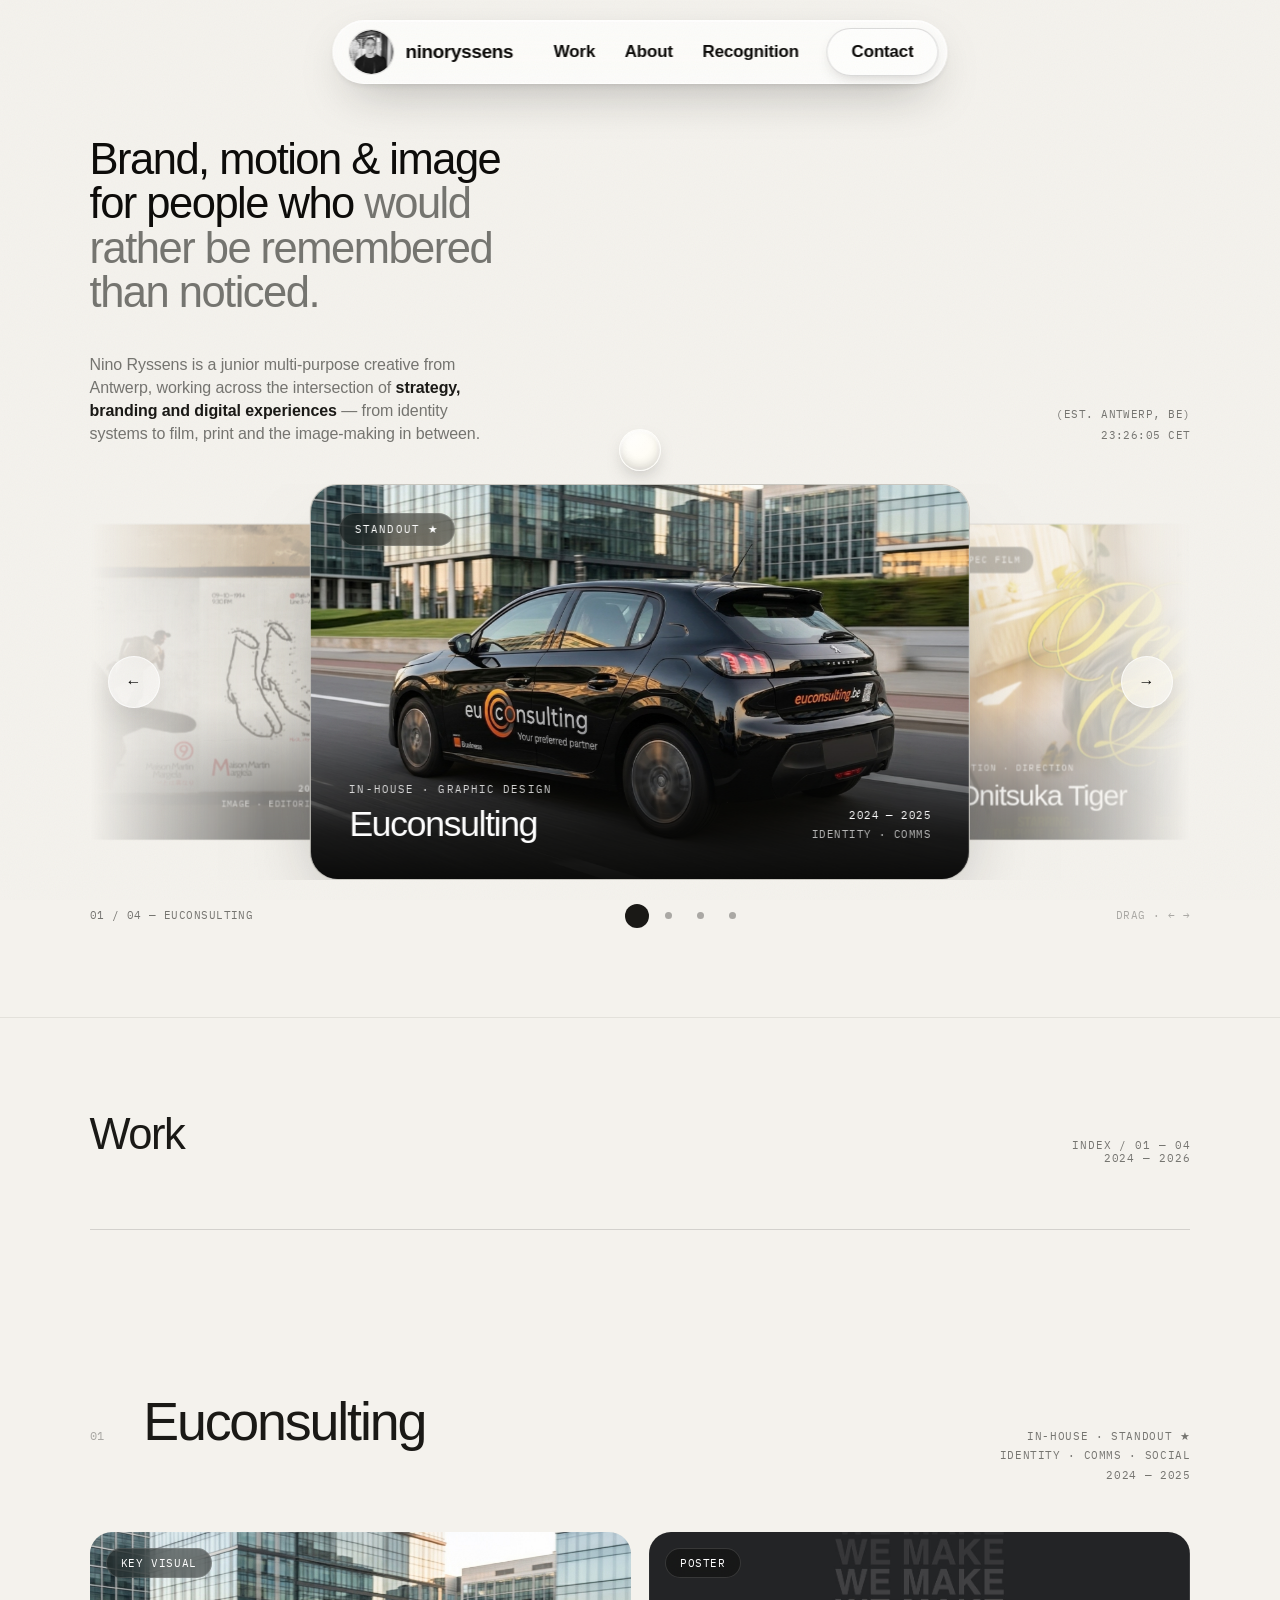
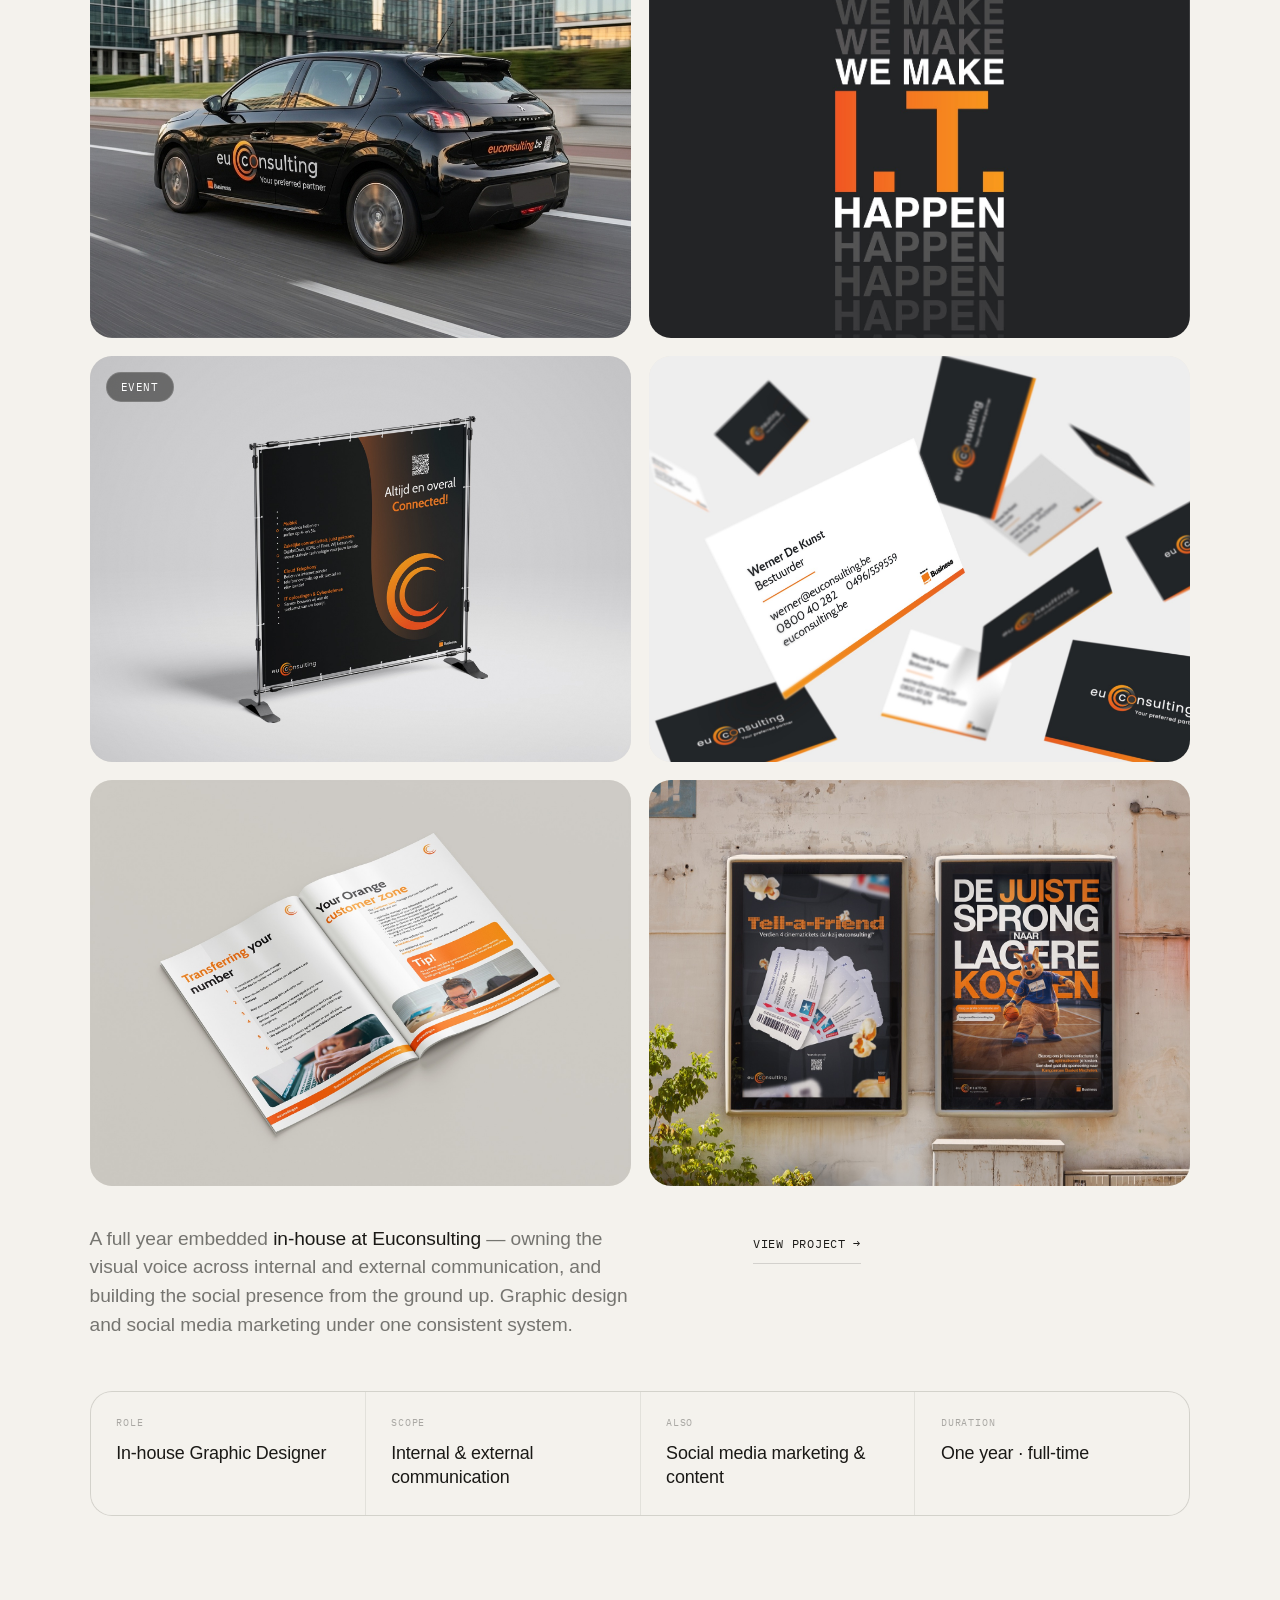
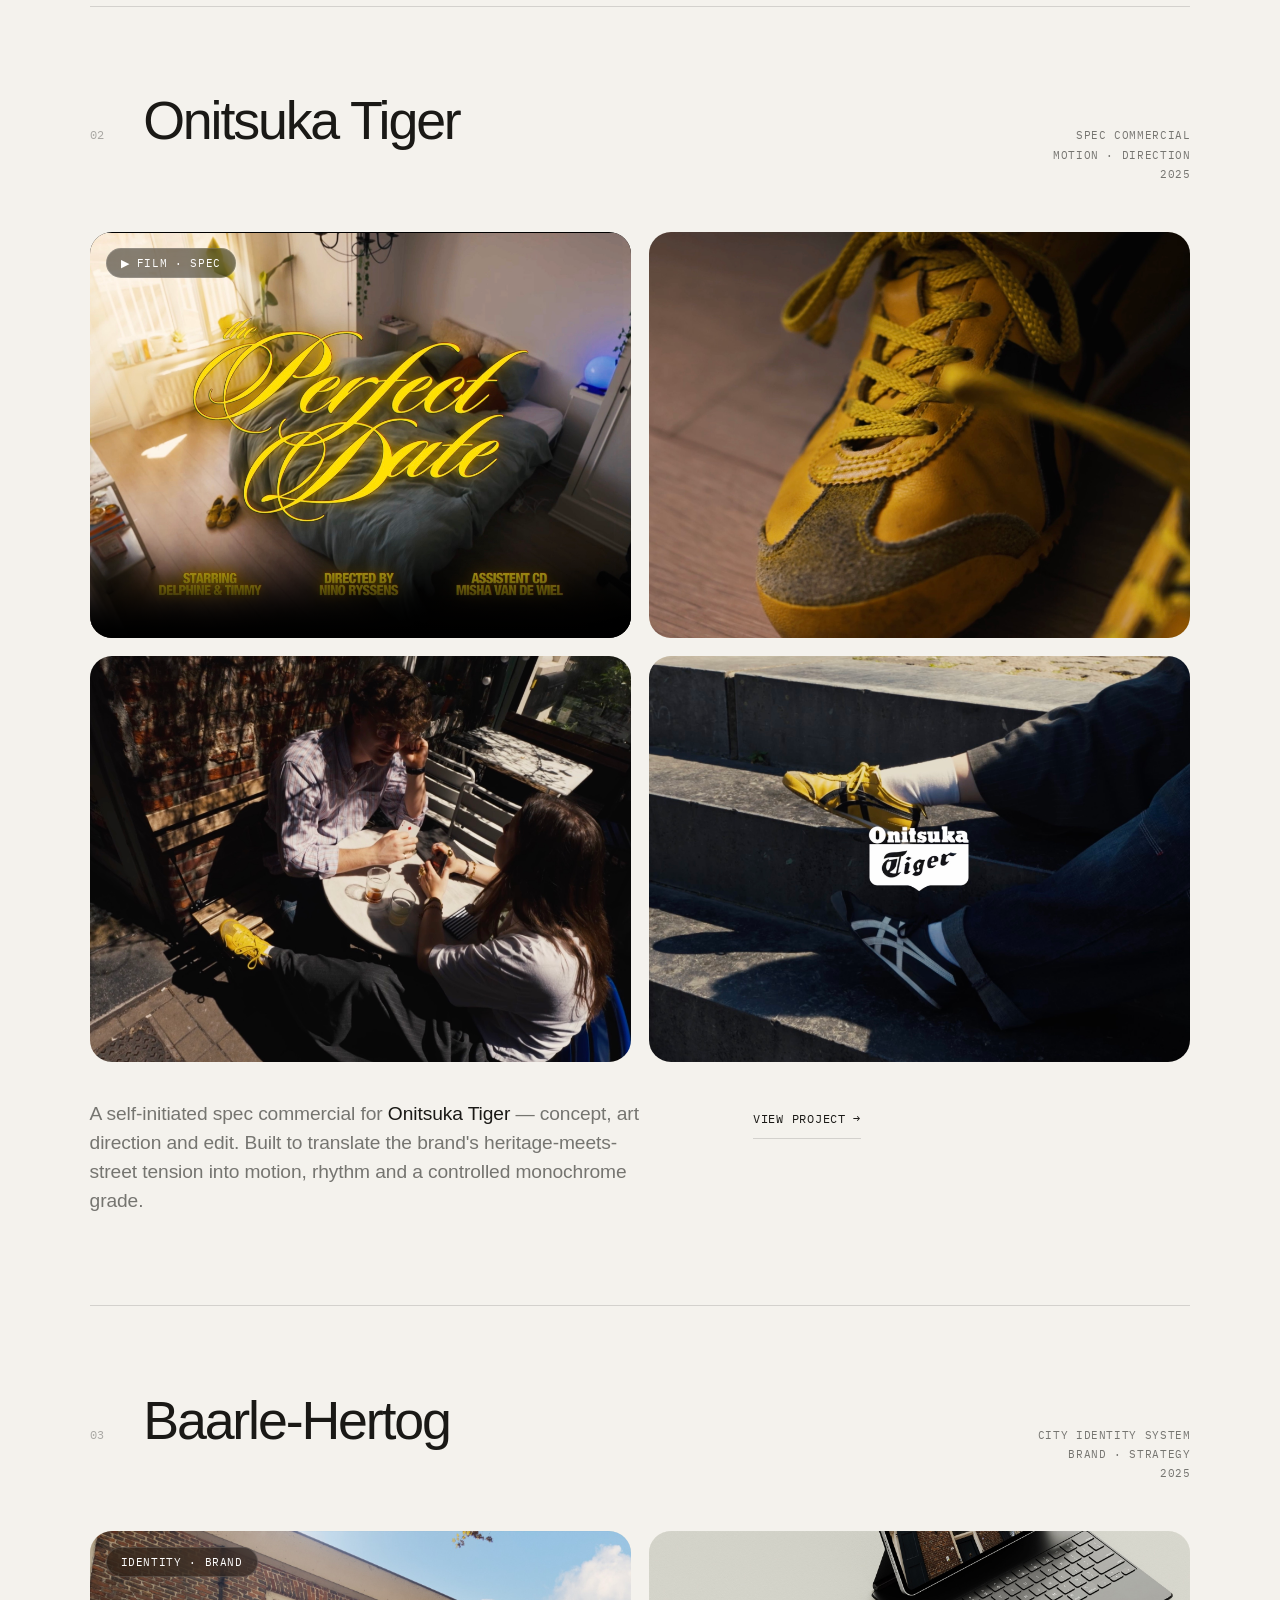
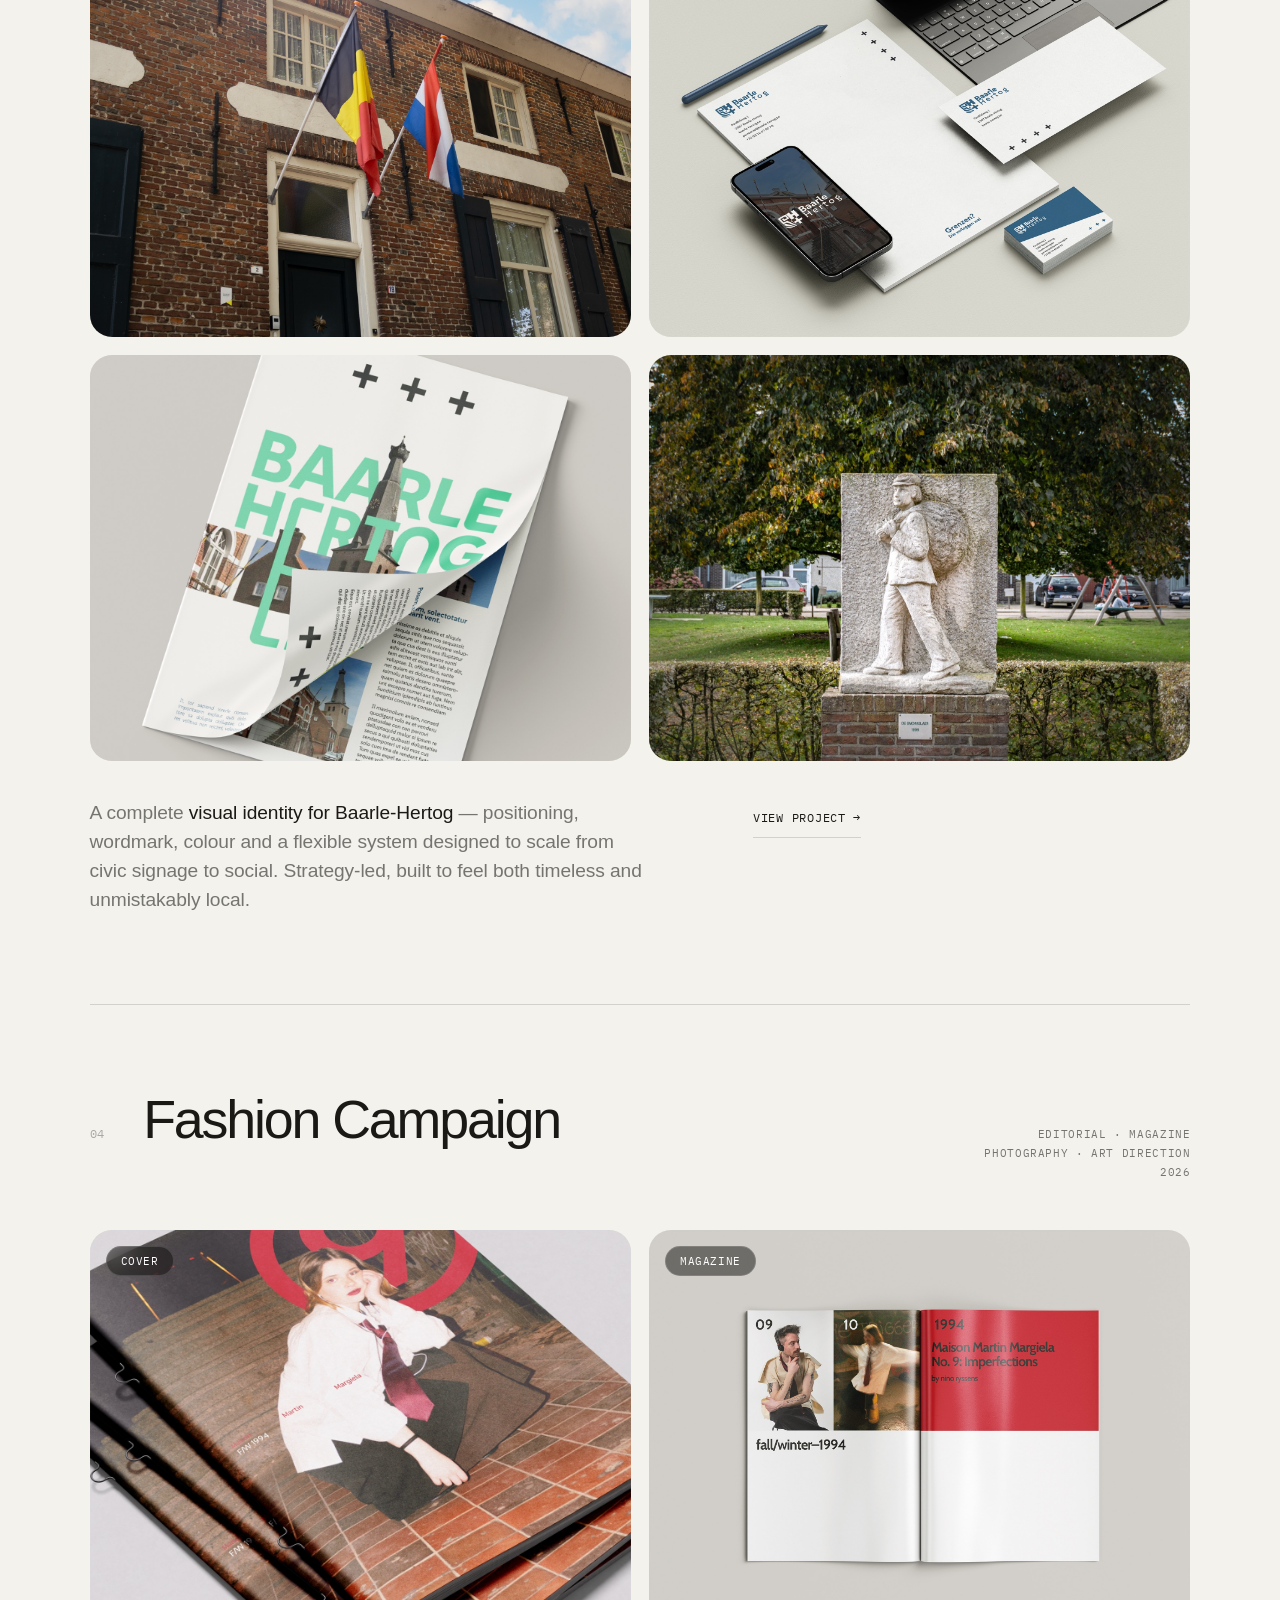
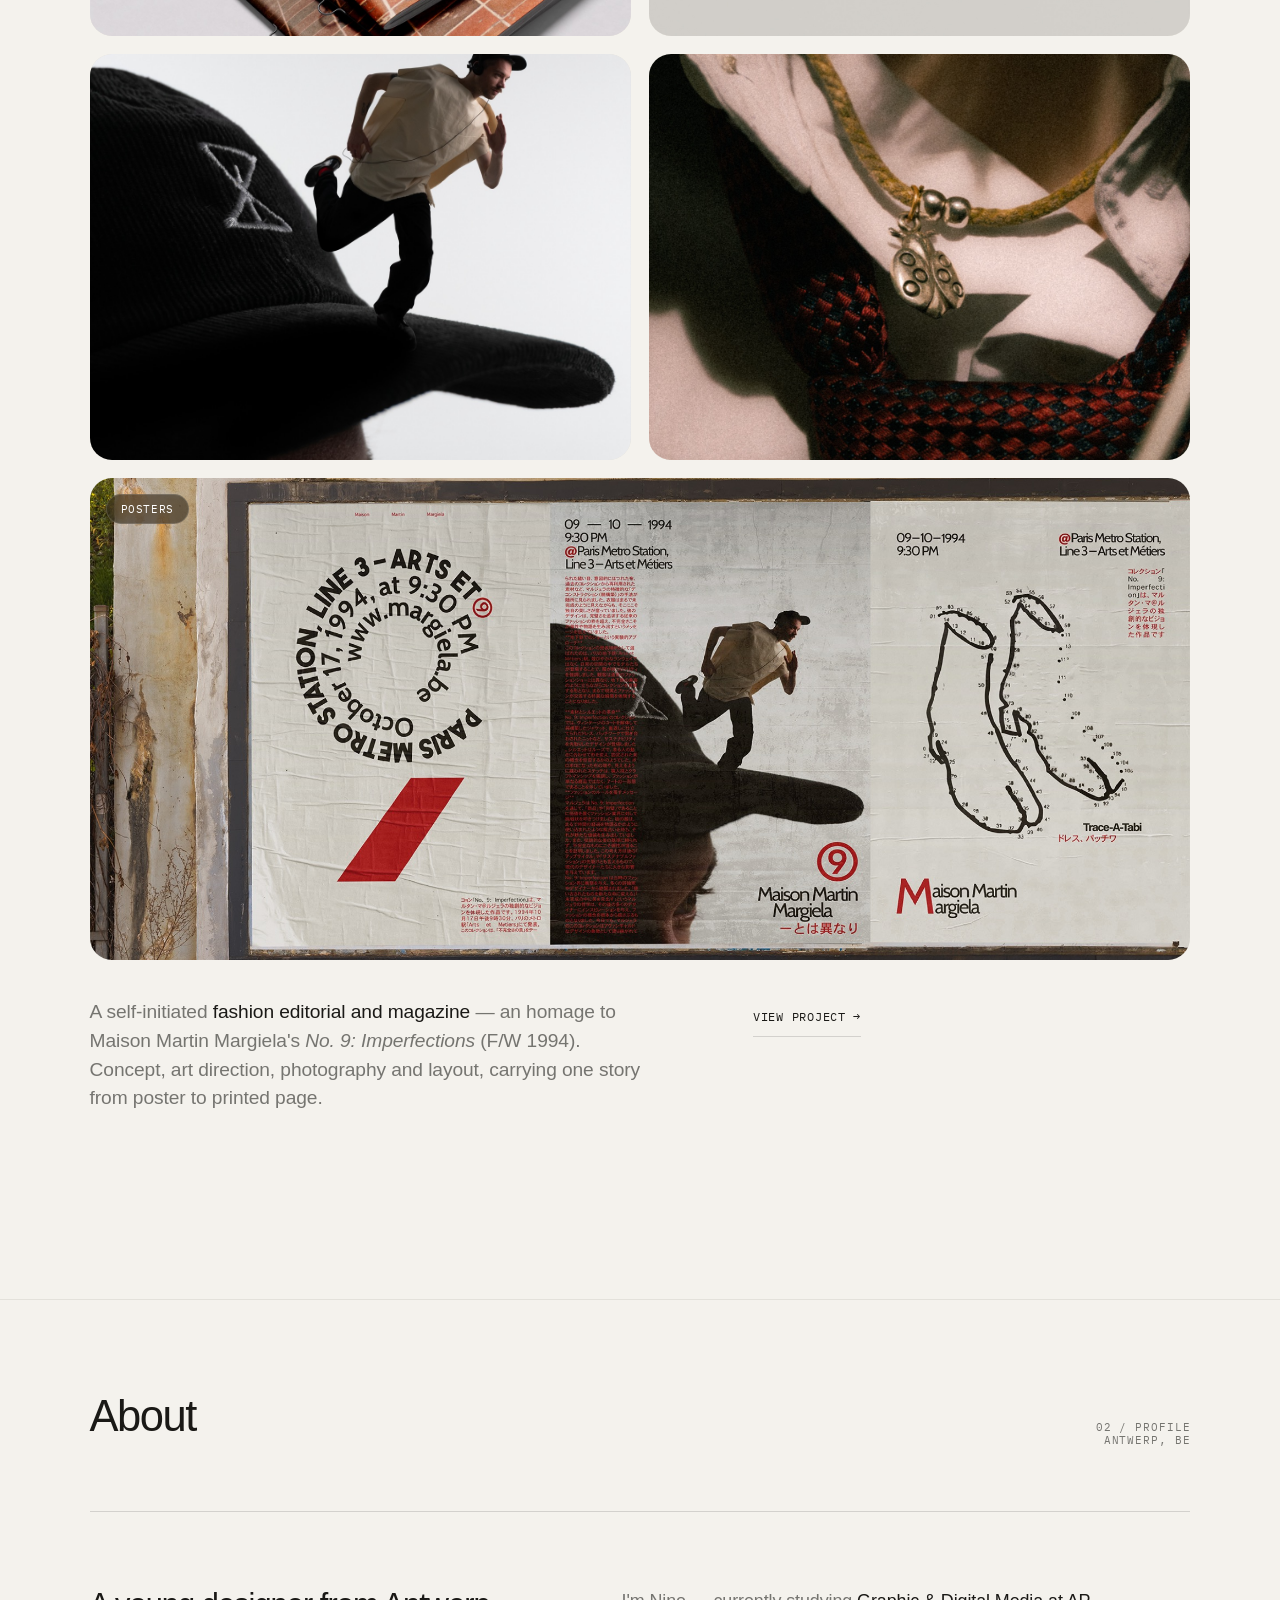
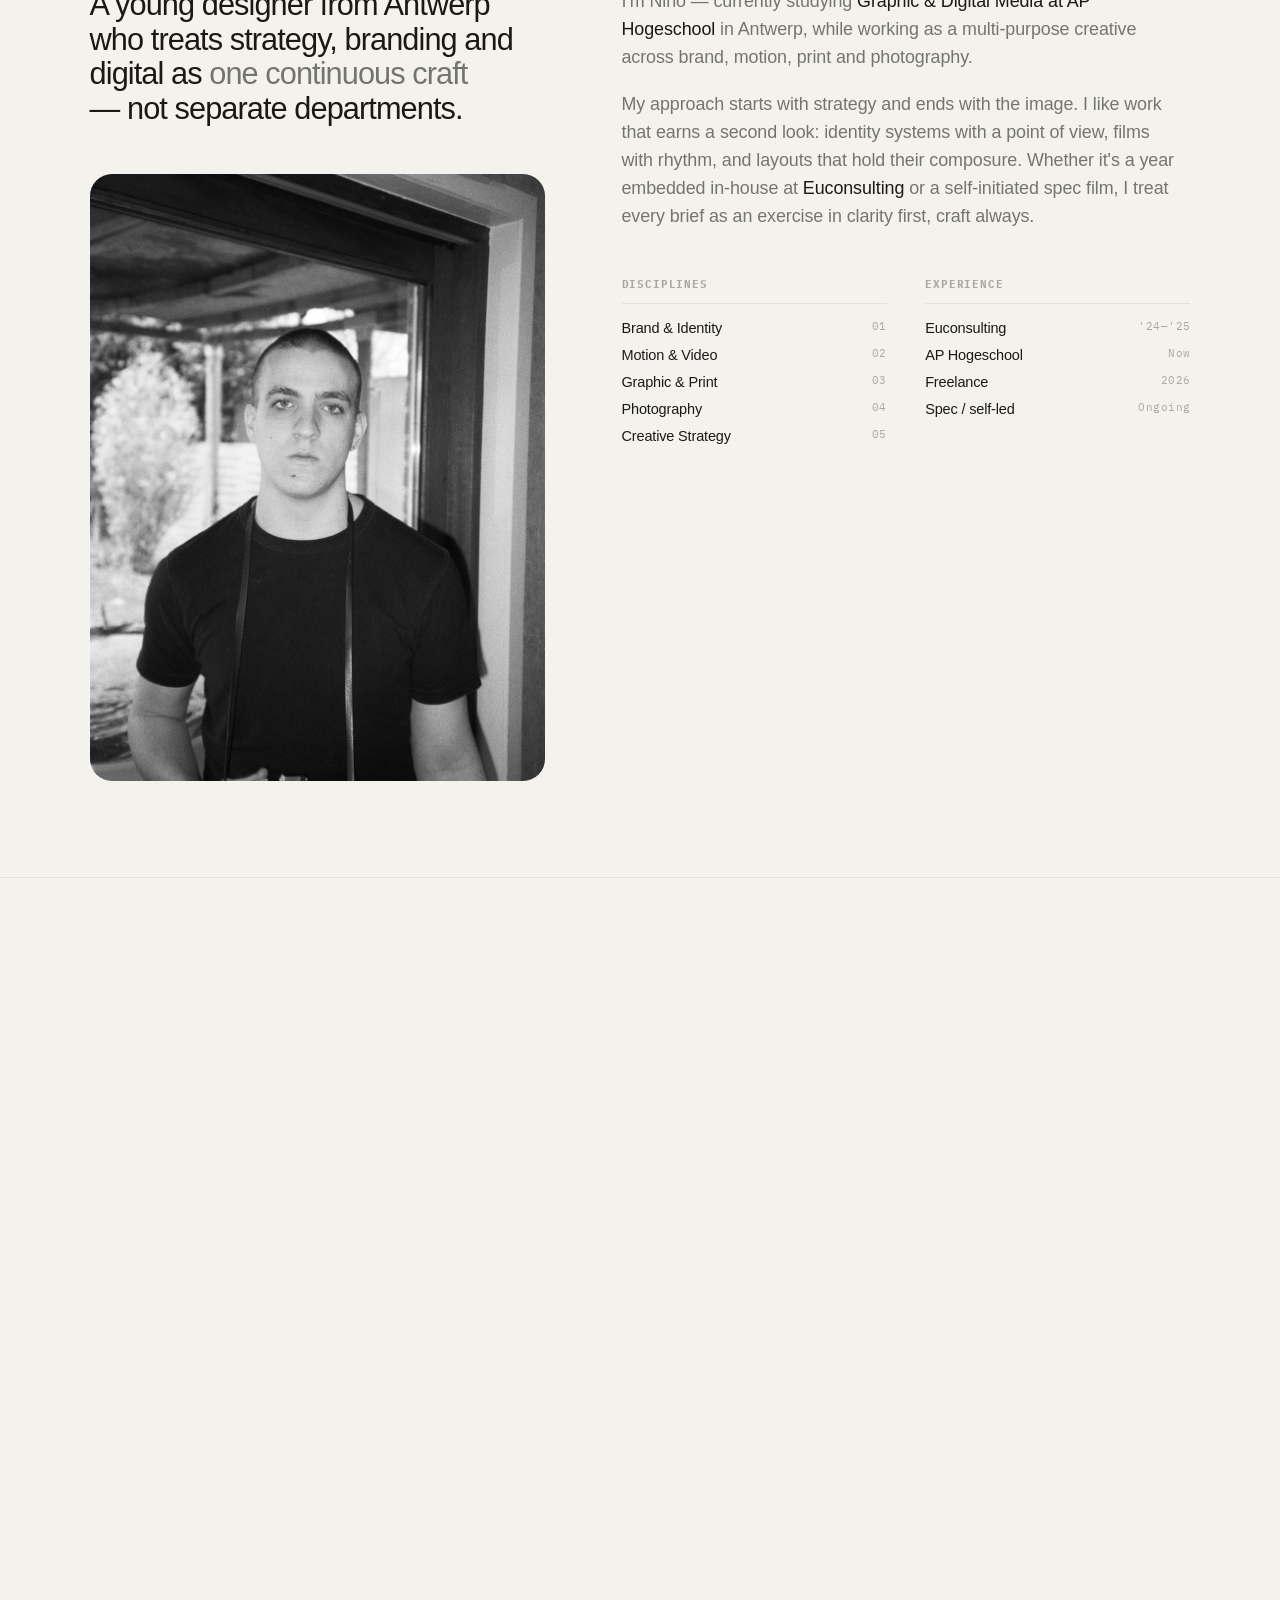
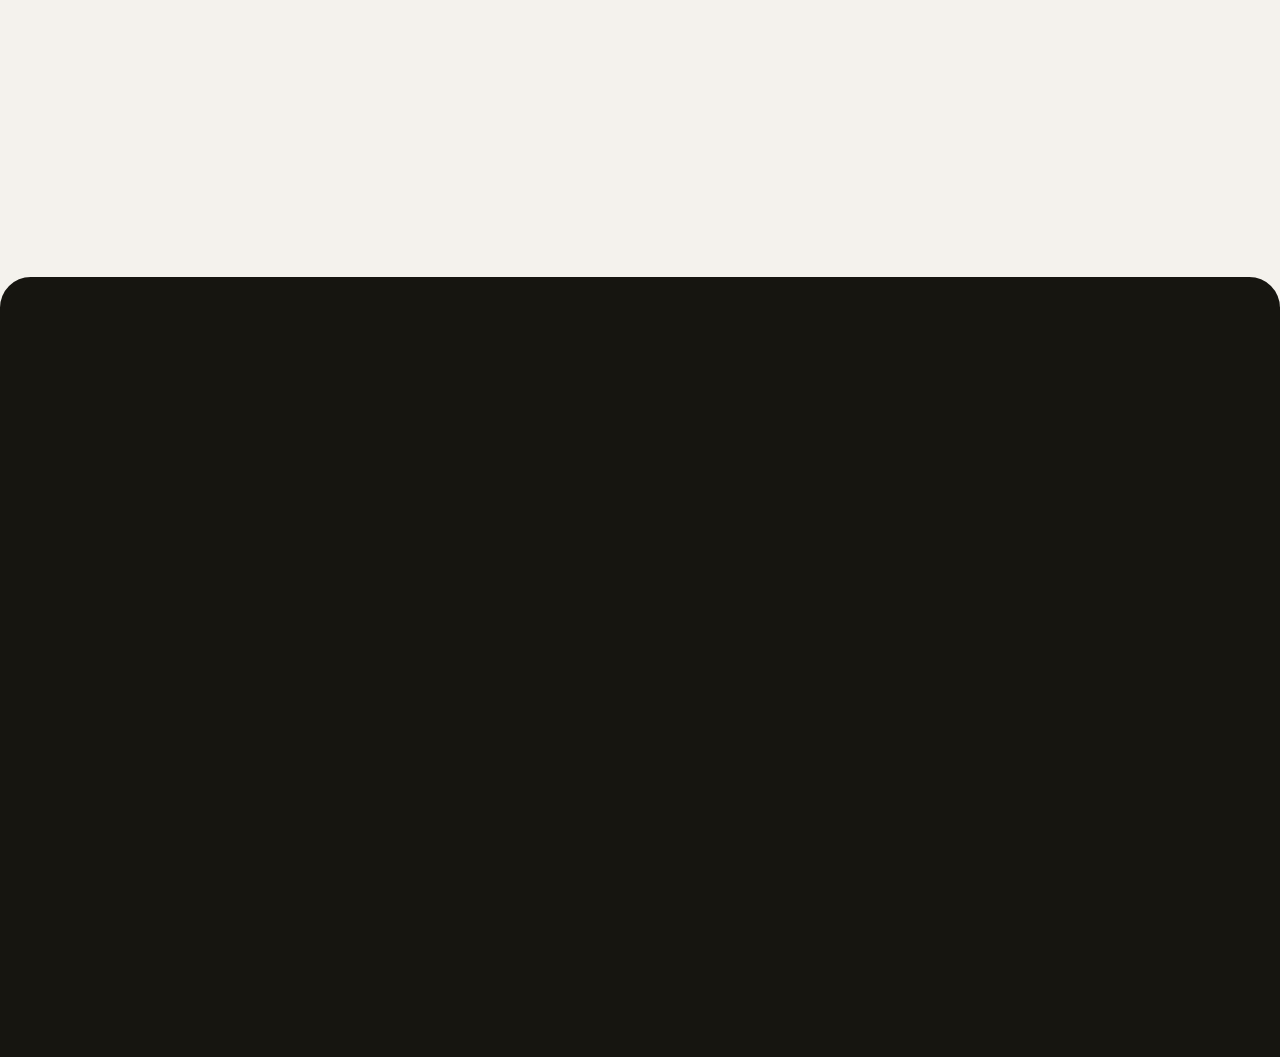
==== index.html @ 8ba13fd9 "Portfolio site" ====
<!DOCTYPE html>
<html lang="en">
<head>
<meta charset="UTF-8" />
<meta name="viewport" content="width=device-width, initial-scale=1.0" />
<title>Nino Ryssens — Multi-Purpose Creative</title>
<link rel="preconnect" href="https://fonts.googleapis.com" />
<link rel="preconnect" href="https://fonts.gstatic.com" crossorigin />
<link href="https://fonts.googleapis.com/css2?family=IBM+Plex+Mono:wght@400;500&display=swap" rel="stylesheet" />
<!-- Preload the above-the-fold carousel hero so it lands as the LCP element fast -->
<link rel="preload" as="image" href="media/euconsulting/t6.jpg" fetchpriority="high" />
<link rel="stylesheet" href="styles.css" />
</head>
<body>
<div class="grain"></div>
<div class="cursor"></div>
<div class="cursor-dot"></div>

<!-- ============================ TOP BAR ============================ -->
<header class="topbar" id="topbar" data-collapsed="false">
  <a class="brand" href="#top" data-cursor="Top">
    <span class="avatar"><image-slot id="pfp-top" shape="circle" placeholder="PFP" src="media/portrait.jpg"></image-slot></span>
    <span class="handle">ninoryssens</span>
  </a>
  <nav class="nav">
    <div class="nav-links"><div class="nav-links-inner">
      <a class="lk active" href="#work" data-cursor="Go">Work</a>
      <a class="lk" href="#about" data-cursor="Go">About</a>
      <a class="lk" href="#recognition" data-cursor="Go">Recognition</a>
    </div></div>
    <div class="nav-trigger">
      <a class="cta" id="navCta" href="#contact" data-cursor="Say hi">
        <span class="cta-label"><span>Contact</span></span>
        <span class="cta-dots" aria-hidden="true"><span><i></i><i></i><i></i></span></span>
      </a>
      <div class="nav-menu" id="navMenu">
        <a href="#work" data-cursor="Go"><span>Work</span><span class="n">01</span></a>
        <a href="#about" data-cursor="Go"><span>About</span><span class="n">02</span></a>
        <a href="#recognition" data-cursor="Go"><span>Recognition</span><span class="n">03</span></a>
        <a href="#contact" data-cursor="Go"><span>Contact</span><span class="n">04</span></a>
      </div>
    </div>
  </nav>
</header>

<main id="top">

  <!-- ============================ HERO ============================ -->
  <section class="hero" data-screen-label="Hero">
    <div class="hero-top">
      <h1 class="hero-statement reveal">
        Brand, motion &amp; image for people who&nbsp;<span class="dim">would rather be remembered than&nbsp;noticed.</span>
      </h1>
      <div class="hero-sub reveal d1">
        <p>Nino Ryssens is a junior multi-purpose creative from Antwerp, working across the intersection of <strong style="color:var(--fg)">strategy, branding and digital experiences</strong> — from identity systems to film, print and the image-making in&nbsp;between.</p>
        <div class="mono" style="text-align:right; color:var(--fg-dim); line-height:1.9;">
          (Est. Antwerp, BE)<br />
          <span data-clock>—</span>
        </div>
      </div>
    </div>

    <!-- standout carousel above the fold -->
    <div class="carousel reveal d2" id="carousel" aria-roledescription="carousel" aria-label="Selected projects">
      <div class="car-stage" id="carStage" style="padding: 0px">
        <div class="car-viewport">

        <a class="car-card hovermedia" href="#euconsulting" data-cursor="View" data-name="Euconsulting">
          <div class="media"><img class="fill" src="media/euconsulting/t6.jpg" alt="Euconsulting — vehicle livery key visual" fetchpriority="high" decoding="async" /><div class="scan"></div></div>
          <span class="feature-tag"><span class="label" style="color:#fff;">Standout ★</span></span>
          <div class="feature-overlay">
            <div>
              <div class="label" style="margin-bottom:12px;">In-house · Graphic Design</div>
              <div class="ftitle">Euconsulting</div>
            </div>
            <div class="fmeta">
              <span class="mono prim">2024 — 2025</span>
              <span class="mono">Identity · Comms</span>
            </div>
          </div>
        </a>

        <a class="car-card hovermedia" href="#p-onitsuka" data-cursor="Play" data-name="Onitsuka Tiger">
          <div class="media"><img class="fill" src="media/onitsuka/t1.jpg" alt="Onitsuka Tiger spec film — still" loading="lazy" /><div class="scan"></div></div>
          <span class="feature-tag"><span class="label" style="color:#fff;">Spec Film</span></span>
          <span class="playpill">▶ Spec Commercial</span>
          <div class="feature-overlay">
            <div>
              <div class="label" style="margin-bottom:12px;">Motion · Direction</div>
              <div class="ftitle">Onitsuka Tiger</div>
            </div>
            <div class="fmeta">
              <span class="mono prim">2025</span>
              <span class="mono">Film · Edit</span>
            </div>
          </div>
        </a>

        <a class="car-card hovermedia" href="#p-city" data-cursor="View" data-name="Baarle-Hertog">
          <div class="media"><img class="fill" src="media/baarle/t1.jpg" alt="Baarle-Hertog — city identity" loading="lazy" /><div class="scan"></div></div>
          <span class="feature-tag"><span class="label" style="color:#fff;">Identity</span></span>
          <div class="feature-overlay">
            <div>
              <div class="label" style="margin-bottom:12px;">Brand · Strategy</div>
              <div class="ftitle">Baarle-Hertog</div>
            </div>
            <div class="fmeta">
              <span class="mono prim">2025</span>
              <span class="mono">System · Civic</span>
            </div>
          </div>
        </a>

        <a class="car-card hovermedia" href="#p-fashion" data-cursor="View" data-name="Fashion Campaign">
          <div class="media"><img class="fill" src="media/fashion/poster-wall.jpg" alt="No. 9: Imperfections — Margiela poster series" loading="lazy" /><div class="scan"></div></div>
          <span class="feature-tag"><span class="label" style="color:#fff;">Campaign</span></span>
          <div class="feature-overlay">
            <div>
              <div class="label" style="margin-bottom:12px;">Photography · Art Direction</div>
              <div class="ftitle">Fashion Campaign</div>
            </div>
            <div class="fmeta">
              <span class="mono prim">2026</span>
              <span class="mono">Image · Editorial</span>
            </div>
          </div>
        </a>
        </div>

        <button class="car-nav prev" id="carPrev" data-cursor="Prev" aria-label="Previous project">←</button>
        <button class="car-nav next" id="carNext" data-cursor="Next" aria-label="Next project">→</button>
      </div>

      <div class="car-bar">
        <span class="car-count mono" id="carCount">01 / 04</span>
        <div class="car-dots" id="carDots"></div>
        <span class="car-hint mono">Drag · ← →</span>
      </div>
    </div>
  </section>

  <!-- ============================ WORK ============================ -->
  <section class="section" id="work" data-screen-label="Work">
    <div class="wrap">
      <div class="sec-head">
        <h2 class="ttl reveal">Work</h2>
        <div class="meta reveal d1">Index / 01 — 04<br />2024 — 2026</div>
      </div>

      <!-- 01 Euconsulting (standout) -->
      <article class="project" id="euconsulting" data-screen-label="Euconsulting">
        <div class="project-head reveal">
          <span class="pnum">01</span>
          <h3 class="pname">Euconsulting</h3>
          <div class="ptags">
            <span class="tag">In-house · Standout ★</span>
            <span class="tag">Identity · Comms · Social</span>
            <span class="tag">2024 — 2025</span>
          </div>
        </div>
        <div class="project-body">
          <div class="collage">
            <div class="col">
              <a class="media ar-43 hovermedia reveal" data-cursor="View"><span class="badge">Key Visual</span><img class="fill" src="media/euconsulting/t6.jpg" alt="Euconsulting — vehicle livery key visual" loading="lazy" /><div class="scan"></div></a>
              <a class="media ar-34 hovermedia reveal" data-cursor="View"><span class="badge">Poster</span><img class="fill" src="media/euconsulting/t1.jpg" alt="Euconsulting — We Make I.T. Happen poster" loading="lazy" /><div class="scan"></div></a>
              <a class="media ar-43 hovermedia reveal" data-cursor="View"><span class="badge">Event</span><img class="fill" src="media/euconsulting/t3.jpg" alt="Euconsulting — event backdrop" loading="lazy" /><div class="scan"></div></a>
            </div>
            <div class="col">
              <a class="media ar-43 hovermedia reveal" data-cursor="View"><img class="fill" src="media/euconsulting/t2.jpg" alt="Euconsulting — business cards / identity" loading="lazy" /><div class="scan"></div></a>
              <a class="media ar-43 hovermedia reveal" data-cursor="View"><img class="fill" src="media/euconsulting/t4.jpg" alt="Euconsulting — brochure spread" loading="lazy" /><div class="scan"></div></a>
              <a class="media ar-43 hovermedia reveal" data-cursor="View"><img class="fill" src="media/euconsulting/t5.jpg" alt="Euconsulting — campaign posters" loading="lazy" /><div class="scan"></div></a>
            </div>
          </div>
        </div>
        <div class="project-foot">
          <p class="reveal">A full year embedded <strong>in-house at Euconsulting</strong> — owning the visual voice across internal and external communication, and building the social presence from the ground up. Graphic design and social media marketing under one consistent system.</p>
          <div class="reveal d1"><a class="viewlink" href="#" data-cursor="Soon">View project →</a></div>
        </div>
        <dl class="facts reveal">
          <div class="fact"><dt>Role</dt><dd>In-house Graphic Designer</dd></div>
          <div class="fact"><dt>Scope</dt><dd>Internal &amp; external communication</dd></div>
          <div class="fact"><dt>Also</dt><dd>Social media marketing &amp; content</dd></div>
          <div class="fact"><dt>Duration</dt><dd>One year · full-time</dd></div>
        </dl>
      </article>

      <!-- 02 Onitsuka Tiger -->
      <article class="project" id="p-onitsuka" data-screen-label="Onitsuka Tiger">
        <div class="project-head reveal">
          <span class="pnum">02</span>
          <h3 class="pname">Onitsuka Tiger</h3>
          <div class="ptags">
            <span class="tag">Spec Commercial</span>
            <span class="tag">Motion · Direction</span>
            <span class="tag">2025</span>
          </div>
        </div>
        <div class="project-body">
          <div class="collage">
            <div class="col">
              <div class="media ar-43 video-feature reveal"><span class="badge">▶ Film · Spec</span><video class="fill" controls playsinline preload="metadata" poster="media/onitsuka/t1.jpg"><source src="media/onitsuka/spec-ad.mp4" type="video/mp4" /></video></div>
              <a class="media ar-43 hovermedia reveal" data-cursor="View"><img class="fill" src="media/onitsuka/t2.jpg" alt="Onitsuka Tiger — film still" loading="lazy" /><div class="scan"></div></a>
            </div>
            <div class="col">
              <a class="media ar-43 hovermedia reveal" data-cursor="View"><img class="fill" src="media/onitsuka/t3.jpg" alt="Onitsuka Tiger — film still" loading="lazy" /><div class="scan"></div></a>
              <a class="media ar-43 hovermedia reveal" data-cursor="View"><img class="fill" src="media/onitsuka/t4.jpg" alt="Onitsuka Tiger — film still" loading="lazy" /><div class="scan"></div></a>
            </div>
          </div>
        </div>
        <div class="project-foot">
          <p class="reveal">A self-initiated spec commercial for <strong>Onitsuka Tiger</strong> — concept, art direction and edit. Built to translate the brand's heritage-meets-street tension into motion, rhythm and a controlled monochrome grade.</p>
          <div class="reveal d1"><a class="viewlink" href="#" data-cursor="Soon">View project →</a></div>
        </div>
      </article>

      <!-- 03 Baarle-Hertog (city rebrand) -->
      <article class="project" id="p-city" data-screen-label="Baarle-Hertog">
        <div class="project-head reveal">
          <span class="pnum">03</span>
          <h3 class="pname">Baarle-Hertog</h3>
          <div class="ptags">
            <span class="tag">City Identity System</span>
            <span class="tag">Brand · Strategy</span>
            <span class="tag">2025</span>
          </div>
        </div>
        <div class="project-body">
          <div class="collage">
            <div class="col">
              <a class="media ar-43 hovermedia reveal" data-cursor="View"><span class="badge">Identity · Brand</span><img class="fill" src="media/baarle/t2.jpg" alt="Baarle-Hertog — brand applications" loading="lazy" /><div class="scan"></div></a>
              <a class="media ar-43 hovermedia reveal" data-cursor="View"><img class="fill" src="media/baarle/t1.jpg" alt="Baarle-Hertog — system" loading="lazy" /><div class="scan"></div></a>
            </div>
            <div class="col">
              <a class="media ar-34 hovermedia reveal" data-cursor="View"><img class="fill" src="media/baarle/t4.jpg" alt="Baarle-Hertog — identity in place" loading="lazy" /><div class="scan"></div></a>
              <a class="media ar-43 hovermedia reveal" data-cursor="View"><img class="fill" src="media/baarle/t3.jpg" alt="Baarle-Hertog — wayfinding" loading="lazy" /><div class="scan"></div></a>
            </div>
          </div>
        </div>
        <div class="project-foot">
          <p class="reveal">A complete <strong>visual identity for Baarle-Hertog</strong> — positioning, wordmark, colour and a flexible system designed to scale from civic signage to social. Strategy-led, built to feel both timeless and unmistakably local.</p>
          <div class="reveal d1"><a class="viewlink" href="#" data-cursor="Soon">View project →</a></div>
        </div>
      </article>

      <!-- 04 Fashion Campaign -->
      <article class="project" id="p-fashion" data-screen-label="Fashion Campaign">
        <div class="project-head reveal">
          <span class="pnum">04</span>
          <h3 class="pname">Fashion Campaign</h3>
          <div class="ptags">
            <span class="tag">Editorial · Magazine</span>
            <span class="tag">Photography · Art Direction</span>
            <span class="tag">2026</span>
          </div>
        </div>
        <div class="project-body">
          <div class="collage">
            <div class="col">
              <a class="media hovermedia reveal" data-cursor="View"><span class="badge">Cover</span><img class="fill" src="media/fashion/cover.jpg" alt="No. 9: Imperfections — magazine cover" loading="lazy" /><div class="scan"></div></a>
              <a class="media hovermedia reveal" data-cursor="View"><span class="badge">Magazine</span><img class="fill" src="media/fashion/spread.jpg" alt="No. 9: Imperfections — magazine spread" loading="lazy" /><div class="scan"></div></a>
            </div>
            <div class="col">
              <a class="media hovermedia reveal" data-cursor="View"><img class="fill" src="media/fashion/cap.jpg" alt="No. 9: Imperfections — editorial composite" loading="lazy" /><div class="scan"></div></a>
              <a class="media hovermedia reveal" data-cursor="View"><img class="fill" src="media/fashion/necklace.jpg" alt="No. 9: Imperfections — styling detail" loading="lazy" /><div class="scan"></div></a>
              <a class="media span-2 hovermedia reveal" data-cursor="View"><span class="badge">Posters</span><img class="fill" src="media/fashion/poster-wall.jpg" alt="No. 9: Imperfections — poster series in situ" loading="lazy" /><div class="scan"></div></a>
            </div>
          </div>
        </div>
        <div class="project-foot">
          <p class="reveal">A self-initiated <strong>fashion editorial and magazine</strong> — an homage to Maison Martin Margiela's <em>No. 9: Imperfections</em> (F/W 1994). Concept, art direction, photography and layout, carrying one story from poster to printed page.</p>
          <div class="reveal d1"><a class="viewlink" href="#" data-cursor="Soon">View project →</a></div>
        </div>
      </article>
    </div>
  </section>

  <!-- ============================ ABOUT ============================ -->
  <section class="section" id="about" data-screen-label="About">
    <div class="wrap">
      <div class="sec-head">
        <h2 class="ttl reveal">About</h2>
        <div class="meta reveal d1">02 / Profile<br />Antwerp, BE</div>
      </div>

      <div class="about">
        <div>
          <p class="lead reveal">A young designer from Antwerp who treats strategy, branding and digital as <em>one continuous craft</em> — not separate departments.</p>
          <div class="portrait reveal d1">
            <div class="media ar-34 hovermedia" data-cursor="Hello"><img class="fill" src="media/portrait.jpg" alt="Portrait of Nino Ryssens" loading="lazy" /><div class="scan"></div></div>
          </div>
        </div>

        <div class="body">
          <p class="reveal">I'm Nino — currently studying <strong>Graphic &amp; Digital Media at AP Hogeschool</strong> in Antwerp, while working as a multi-purpose creative across brand, motion, print and photography.</p>
          <p class="reveal">My approach starts with strategy and ends with the image. I like work that earns a second look: identity systems with a point of view, films with rhythm, and layouts that hold their composure. Whether it's a year embedded in-house at <strong>Euconsulting</strong> or a self-initiated spec film, I treat every brief as an exercise in clarity first, craft always.</p>

          <div class="about-cols">
            <div class="reveal">
              <h4>Disciplines</h4>
              <ul>
                <li>Brand &amp; Identity <span>01</span></li>
                <li>Motion &amp; Video <span>02</span></li>
                <li>Graphic &amp; Print <span>03</span></li>
                <li>Photography <span>04</span></li>
                <li>Creative Strategy <span>05</span></li>
              </ul>
            </div>
            <div class="reveal d1">
              <h4>Experience</h4>
              <ul>
                <li>Euconsulting <span>'24—'25</span></li>
                <li>AP Hogeschool <span>Now</span></li>
                <li>Freelance <span>2026</span></li>
                <li>Spec / self-led <span>Ongoing</span></li>
              </ul>
            </div>
          </div>
        </div>
      </div>
    </div>
  </section>

  <!-- ============================ RECOGNITION / TESTIMONIALS ============================ -->
  <!-- NOTE: placeholder quotes — clearly tagged. Replace with real feedback when available. -->
  <section class="section" id="recognition" data-screen-label="Recognition">
    <div class="wrap">
      <div class="sec-head">
        <h2 class="ttl reveal">Recognition &amp; Words</h2>
        <div class="meta reveal d1">03 / Selected feedback<br />Collaborators &amp; teammates</div>
      </div>

      <div class="quotes reveal">
        <figure class="quote">
          <span class="qmark">“</span>
          <blockquote>Nino has the rare ability to take a loose brief and return something that feels considered, calm and completely on-brand — usually a step ahead of where we asked him to go.</blockquote>
          <figcaption class="attr">
            <span class="who">Collaborator<small>Marketing Lead · Euconsulting</small></span>
            <span class="ph-pill">Placeholder</span>
          </figcaption>
        </figure>
        <figure class="quote">
          <span class="qmark">“</span>
          <blockquote>Equally comfortable in strategy and in the edit. He thinks like a brand person and finishes like a craftsman — the work just looks right.</blockquote>
          <figcaption class="attr">
            <span class="who">Teammate<small>Creative Collaborator</small></span>
            <span class="ph-pill">Placeholder</span>
          </figcaption>
        </figure>
      </div>
      <p class="mono reveal d1" style="color:var(--fg-faint); margin-top:18px;">↳ Real quotes from collaborators &amp; clients to be added.</p>
    </div>
  </section>

  <!-- ============================ CONTACT / FOOTER ============================ -->
</main>

<footer class="megafoot" id="contact" data-screen-label="Contact">
  <div class="wrap">
    <p class="mega-pre mono reveal">Open to freelance, internships &amp; collaborations — 2026</p>
    <h2 class="mega-head reveal d1">
      <span class="l1">Let's create</span>
      <span class="l2">something worth keeping.</span>
    </h2>

    <div class="mega-cols">
      <div class="mcol reveal"><span class="k mono">Email</span><a class="mlink" href="mailto:ryssensnino4@gmail.com" data-cursor="Email">ryssensnino4@gmail.com</a></div>
      <div class="mcol reveal d1"><span class="k mono">Social</span><a class="iconlink" href="https://www.instagram.com/ninoryssens/" target="_blank" rel="noopener" data-cursor="Follow" aria-label="Instagram — @ninoryssens"><svg viewBox="0 0 24 24" width="20" height="20" fill="none" stroke="currentColor" stroke-width="1.6" stroke-linecap="round" stroke-linejoin="round" aria-hidden="true"><rect x="2.5" y="2.5" width="19" height="19" rx="5.5"></rect><circle cx="12" cy="12" r="4.2"></circle><circle cx="17.4" cy="6.6" r="1.1" fill="currentColor" stroke="none"></circle></svg></a></div>
      <div class="mcol reveal d2"><span class="k mono">Status</span><span class="mval">Available for work</span></div>
    </div>

    <div class="mega-divider reveal"></div>

    <div class="mega-meta">
      <span class="mono">Based in Antwerp, Belgium <span data-clock>—</span></span>
      <span class="mono">Multi-Purpose Creative</span>
      <span class="mono copy">© <span data-year>2026</span> Nino Ryssens</span>
      <a class="mono totop" href="#top" data-cursor="Top">Back to top ↑</a>
    </div>

    <div class="mega-mark" aria-hidden="true">RYSSENS</div>
  </div>
</footer>

<script src="image-slot.js"></script>
<script src="main.js"></script>
</body>
</html>
---- styles.css ----
/* ============================================================
   NINO RYSSENS — Portfolio
   Dark, monochrome, editorial. Neo-grotesque + monospace labels.
   ============================================================ */

:root {
  --bg:        #f4f2ed;
  --bg-soft:   #eae7df;
  --panel:     #e6e2d9;
  --fg:        #1a1916;
  --fg-strong: #0d0c0a;
  --fg-dim:    rgba(26,25,22,0.58);
  --fg-faint:  rgba(26,25,22,0.34);
  --line:      rgba(26,25,22,0.15);
  --line-soft: rgba(26,25,22,0.08);

  --font-sans: "Helvetica Neue", Helvetica, Arial, "Liberation Sans", sans-serif;
  --font-mono: "IBM Plex Mono", ui-monospace, "SF Mono", Menlo, Consolas, monospace;

  /* --- global layout system ---------------------------------------
     --pad  = page gutters: small on mobile, generous on desktop.
     --maxw = content cap. Effective content width is
              min(--maxw, 100vw - 2*--pad), so on a 1440 laptop content
              lands ~80% and on a 1920 display ~60% — editorial framing
              instead of full-bleed. Tune these two to rescale the site. */
  --pad: clamp(24px, 7vw, 128px);
  --maxw: 1160px;
  /* width a full-bleed block (hero, carousel) gives its padded box so its
     inner content lines up with .wrap content: --maxw + the two gutters. */
  --bleed: calc(var(--maxw) + 2 * var(--pad));
  --radius: 22px;

  --ease: cubic-bezier(0.22, 1, 0.36, 1);
  --spring: cubic-bezier(0.34, 1.56, 0.64, 1);
  --ease-morph: cubic-bezier(0.65, 0, 0.35, 1);
  --morph-dur: 0.72s;
}

* { margin: 0; padding: 0; box-sizing: border-box; }

html { -webkit-font-smoothing: antialiased; text-rendering: optimizeLegibility; }

body {
  background: var(--bg);
  color: var(--fg);
  font-family: var(--font-sans);
  font-weight: 400;
  line-height: 1.18;
  letter-spacing: -0.01em;
  overflow-x: hidden;
}

/* Optional smooth scroll for anchor nav */
html { scroll-behavior: smooth; }
@media (prefers-reduced-motion: reduce) { html { scroll-behavior: auto; } }

a { color: inherit; text-decoration: none; }

/* film grain overlay -------------------------------------------------- */
.grain {
  position: fixed; inset: 0; z-index: 9000; pointer-events: none;
  opacity: 0.04; mix-blend-mode: multiply;
  background-image: url("data:image/svg+xml,%3Csvg xmlns='http://www.w3.org/2000/svg' width='160' height='160'%3E%3Cfilter id='n'%3E%3CfeTurbulence type='fractalNoise' baseFrequency='0.85' numOctaves='2' stitchTiles='stitch'/%3E%3C/filter%3E%3Crect width='100%25' height='100%25' filter='url(%23n)'/%3E%3C/svg%3E");
}

/* ---- type primitives ------------------------------------------------ */
.mono {
  font-family: var(--font-mono);
  font-weight: 400;
  letter-spacing: 0.04em;
  text-transform: uppercase;
  font-size: 11px;
}
.mono-sm { font-size: 10.5px; letter-spacing: 0.08em; }

.label {
  font-family: var(--font-mono);
  font-size: 11px;
  letter-spacing: 0.1em;
  text-transform: uppercase;
  color: var(--fg-dim);
}

.idx { color: var(--fg-faint); }

h1, h2, h3 { font-weight: 500; letter-spacing: -0.03em; line-height: 0.96; }

/* ============================================================
   CURSOR
   ============================================================ */
.cursor, .cursor-dot {
  position: fixed; top: 0; left: 0; z-index: 9500;
  pointer-events: none; border-radius: 50%;
  will-change: transform;
}
.cursor {
  width: 42px; height: 42px; margin: -21px 0 0 -21px;
  border: 1px solid rgba(255,255,255,0.55);
  background: rgba(255,255,255,0.05);
  overflow: hidden;
  -webkit-backdrop-filter: blur(3px) saturate(1.6) brightness(1.05);
  backdrop-filter: blur(3px) saturate(1.6) brightness(1.05);
  box-shadow: inset 0 1.5px 2px rgba(255,255,255,0.75), inset 0 -4px 10px rgba(26,25,22,0.16), inset 0 0 0 1px rgba(255,255,255,0.08), 0 8px 20px -8px rgba(26,25,22,0.35);
  transition: width .35s var(--ease), height .35s var(--ease), margin .35s var(--ease);
}
.cursor::before {
  content: ""; position: absolute; inset: 0; border-radius: 50%; pointer-events: none;
  background:
    radial-gradient(135% 135% at 30% 20%, rgba(255,255,255,0.6), rgba(255,255,255,0) 44%),
    linear-gradient(150deg, rgba(255,255,255,0.18), rgba(255,255,255,0) 55%);
}
.cursor-dot {
  display: none;
}
body.cursor-hover .cursor {
  width: 72px; height: 72px; margin: -36px 0 0 -36px;
}
body.cursor-hover .cursor-dot { opacity: 0; }
@media (hover: none), (pointer: coarse) {
  .cursor, .cursor-dot { display: none; }
}

/* ============================================================
   TOP BAR  (floating white pill)
   ============================================================ */
.topbar {
  position: fixed; top: clamp(12px,1.6vw,20px); left: 50%; z-index: 8000;
  transform: translateX(-50%);
  display: flex; align-items: center; gap: clamp(20px,3vw,52px);
  width: fit-content; max-width: calc(100vw - 2 * var(--pad));
  padding: 8px 8px 8px clamp(12px,1.4vw,16px); height: 64px;
  border-radius: 100px;
  background: rgba(255,255,255,0.72);
  border: 1px solid rgba(255,255,255,0.8);
  box-shadow: 0 1px 0 rgba(255,255,255,0.7) inset, 0 18px 50px -18px rgba(26,25,22,0.4), 0 3px 10px -4px rgba(26,25,22,0.18);
  backdrop-filter: blur(22px) saturate(1.7);
  -webkit-backdrop-filter: blur(22px) saturate(1.7);
  will-change: width;
  transition: gap var(--morph-dur) var(--ease-morph);
}

/* brand: avatar + handle */
.brand { display: flex; align-items: center; gap: 12px; }
.brand .avatar { width: 44px; height: 44px; border-radius: 50%; overflow: hidden; flex: 0 0 auto; box-shadow: 0 0 0 1px rgba(26,25,22,0.1); display: block; }
.brand .avatar image-slot { width: 44px; height: 44px; display: block; }
.brand .handle { font-size: 19px; font-weight: 600; letter-spacing: -0.02em; color: var(--fg-strong); white-space: nowrap; }

.nav { display: flex; align-items: center; gap: clamp(14px,2vw,28px); margin-left: auto; }

/* the collapsing link cluster — max-width measured in JS for zero dead-zone */
.nav-links {
  display: flex; align-items: center; flex: 0 0 auto;
  overflow: hidden; max-width: 440px; opacity: 1;
  transition: max-width var(--morph-dur) var(--ease-morph), opacity calc(var(--morph-dur) * 0.66) var(--ease-morph);
}
.nav-links-inner {
  display: flex; align-items: center; gap: clamp(14px,2vw,28px); flex: 0 0 auto;
}
.nav-links a {
  font-size: 17px; font-weight: 600; letter-spacing: -0.01em; color: var(--fg-strong);
  position: relative; padding: 4px 2px; white-space: nowrap; transition: color .3s var(--ease);
}
.nav-links a::after {
  content: ""; position: absolute; left: 0; right: 0; bottom: -1px; height: 2px;
  background: var(--fg-strong); border-radius: 2px;
  transform: scaleX(0); transform-origin: left; transition: transform .4s var(--ease);
}
.nav-links a.active::after, .nav-links a:hover::after { transform: scaleX(1); }

/* contact button / dots trigger */
.nav-trigger { position: relative; flex: 0 0 auto; }
.cta {
  border: 1px solid var(--line); border-radius: 100px; height: 48px; padding: 0 24px;
  font-size: 17px; font-weight: 600; letter-spacing: -0.01em; color: var(--fg-strong);
  background: rgba(255,255,255,0.5);
  box-shadow: 0 1px 0 rgba(255,255,255,0.7) inset, 0 6px 16px -8px rgba(26,25,22,0.3);
  display: inline-flex; align-items: center; justify-content: center; gap: 0;
  overflow: hidden;
  transition: background-color .3s var(--ease), color .3s var(--ease),
              width var(--morph-dur) var(--ease-morph),
              padding var(--morph-dur) var(--ease-morph),
              border-radius var(--morph-dur) var(--ease-morph);
}
.cta:hover { background: var(--fg-strong); color: var(--bg); }
.cta:hover .cta-dots i { background: var(--bg); }
.cta-label {
  display: grid; grid-template-columns: 1fr; overflow: hidden; white-space: nowrap;
  transition: grid-template-columns var(--morph-dur) var(--ease-morph), opacity calc(var(--morph-dur) * 0.6) var(--ease-morph);
}
.cta-label > span { min-width: 0; overflow: hidden; }
.cta-dots {
  display: grid; grid-template-columns: 0fr; overflow: hidden; opacity: 0;
  transition: grid-template-columns var(--morph-dur) var(--ease-morph), opacity calc(var(--morph-dur) * 0.6) var(--ease-morph);
}
.cta-dots > span { display: flex; align-items: center; gap: 4px; min-width: 0; overflow: hidden; }
.cta-dots i { width: 4.5px; height: 4.5px; border-radius: 50%; background: var(--fg-strong); display: block; flex: 0 0 auto; transition: background-color .3s var(--ease); }

/* ---- COLLAPSED STATE: links vanish, Contact -> round dots --------- */
.topbar[data-collapsed="true"] { gap: 12px; }
.topbar[data-collapsed="true"] .nav-links { max-width: 0 !important; opacity: 0; pointer-events: none; }
.topbar[data-collapsed="true"] .cta { width: 48px; padding: 0; border-radius: 50%; }
.topbar[data-collapsed="true"] .cta-label { grid-template-columns: 0fr; opacity: 0; }
.topbar[data-collapsed="true"] .cta-dots { grid-template-columns: 1fr; opacity: 1; }

/* dropdown menu (opens from the dots in collapsed state) */
.nav-menu {
  position: absolute; top: calc(100% + 12px); right: 0; min-width: 210px;
  padding: 8px; border-radius: 20px;
  background: #faf9f6;
  border: 1px solid rgba(26,25,22,0.1);
  box-shadow: 0 1px 0 rgba(255,255,255,0.6) inset, 0 18px 50px -14px rgba(26,25,22,0.4);
  opacity: 0; transform: translateY(-8px) scale(0.96); transform-origin: top right;
  visibility: hidden;
  pointer-events: none;
  transition: opacity .3s var(--ease), transform .3s var(--spring), visibility 0s .3s;
}
.nav-menu.open { opacity: 1; transform: none; pointer-events: auto; visibility: visible; transition: opacity .3s var(--ease), transform .3s var(--spring), visibility 0s 0s; }
.nav-menu a {
  display: flex; align-items: center; justify-content: space-between; gap: 16px;
  padding: 13px 14px; min-height: 44px; box-sizing: border-box; border-radius: 13px; color: var(--fg);
  font-size: 15px; font-weight: 600; letter-spacing: -0.01em;
  transition: background-color .2s var(--ease);
}
.nav-menu a .n { font-family: var(--font-mono); font-size: 10.5px; font-weight: 400; color: var(--fg-faint); letter-spacing: 0.05em; }
.nav-menu a:hover { background: rgba(26,25,22,0.06); }

@media (max-width: 760px) {
  .topbar { gap: 14px; height: 58px; padding: 6px 6px 6px 12px; }
  .brand .avatar, .brand .avatar image-slot { width: 38px; height: 38px; }
  .brand .handle { font-size: 16px; }
  .nav-links { display: none; }
  .cta { height: 46px; min-width: 46px; font-size: 15px; padding: 0 18px; }
  .topbar[data-collapsed="true"] .cta { width: 46px; }
  .nav-menu { min-width: 230px; }
  .nav-menu a { padding: 14px 16px; }
}

/* ============================================================
   LAYOUT HELPERS
   ============================================================ */
.section { padding: clamp(60px, 7.5vw, 124px) var(--pad); border-top: 1px solid var(--line-soft); position: relative; }
.wrap { max-width: var(--maxw); margin: 0 auto; width: 100%; }

.sec-head {
  display: flex; justify-content: space-between; align-items: baseline;
  gap: 24px; padding-bottom: clamp(32px, 5vw, 64px);
  border-bottom: 1px solid var(--line); margin-bottom: clamp(40px, 6vw, 80px);
  flex-wrap: wrap;
}
.sec-head .ttl { font-size: clamp(28px, 3.4vw, 50px); letter-spacing: -0.035em; }
.sec-head .meta { font-family: var(--font-mono); font-size: 11px; letter-spacing: 0.08em; text-transform: uppercase; color: var(--fg-dim); text-align: right; }

/* ============================================================
   HERO
   ============================================================ */
.hero { min-height: 100svh; display: flex; flex-direction: column; padding-top: 60px; }
.hero-top {
  flex: 0 0 auto; padding: clamp(28px, 6vw, 80px) var(--pad) clamp(20px, 3vw, 40px);
  width: 100%; max-width: var(--bleed); margin-inline: auto;
  display: grid; grid-template-columns: 1fr; gap: clamp(20px, 3vw, 40px);
}
.hero-statement {
  font-size: clamp(26px, 3.4vw, 52px); font-weight: 500; line-height: 1.02;
  letter-spacing: -0.035em; max-width: 18ch; color: var(--fg-strong);
  text-wrap: balance;
}
.hero-statement .dim { color: var(--fg-dim); }
.hero-sub {
  display: flex; justify-content: space-between; align-items: flex-end;
  gap: 24px; flex-wrap: wrap;
}
.hero-sub p { max-width: 46ch; font-size: clamp(14px, 1.25vw, 17px); line-height: 1.45; color: var(--fg-dim); letter-spacing: -0.005em; }
@media (max-width: 600px) {
  .hero-sub .mono { text-align: left !important; }
}

/* featured project — the standout above the fold */
.feature {
  flex: 1 1 auto; margin: 0 var(--pad) var(--pad);
  position: relative; border: 1px solid var(--line); overflow: hidden;
  border-radius: calc(var(--radius) + 6px);
  min-height: clamp(320px, 46vh, 620px); display: flex;
}
.feature .media { position: absolute; inset: 0; }
.feature-overlay {
  position: relative; z-index: 2; width: 100%; align-self: flex-end;
  display: flex; justify-content: space-between; align-items: flex-end;
  gap: 24px; padding: clamp(20px, 3vw, 44px); flex-wrap: wrap;
  background: linear-gradient(to top, rgba(8,8,7,0.78), rgba(8,8,7,0) 60%);
}
.feature-overlay .ftitle { font-size: clamp(34px, 6vw, 96px); letter-spacing: -0.04em; line-height: 0.9; color: var(--fg-strong); }
.feature-overlay .fmeta { text-align: right; display: flex; flex-direction: column; gap: 6px; align-items: flex-end; }
.feature-tag {
  position: absolute; z-index: 2; top: clamp(16px,2.4vw,28px); left: clamp(16px,2.4vw,28px);
  display: inline-flex; gap: 8px; align-items: center;
  padding: 9px 15px; border-radius: 100px;
  color: #fff; background: rgba(13,12,10,0.5);
  border: 1px solid rgba(255,255,255,0.14);
  backdrop-filter: blur(10px) saturate(1.4); -webkit-backdrop-filter: blur(10px) saturate(1.4);
}
.playpill {
  position: absolute; z-index: 2; top: clamp(16px,2.4vw,28px); right: clamp(16px,2.4vw,28px);
  border: 1px solid rgba(255,255,255,0.35); border-radius: 100px; padding: 8px 14px;
  font-family: var(--font-mono); font-size: 10.5px; letter-spacing: 0.08em; text-transform: uppercase;
  display: flex; align-items: center; gap: 8px; color: #fff; background: rgba(10,10,9,0.35);
  backdrop-filter: blur(4px);
}

/* ============================================================
   CAROUSEL  (coverflow standout — replaces single feature)
   ============================================================ */
.carousel { flex: 1 1 auto; width: 100%; max-width: var(--bleed); margin-inline: auto; padding: 0 var(--pad) var(--pad); position: relative; display: flex; flex-direction: column; justify-content: center; gap: clamp(16px,2vw,24px); }
.car-stage { position: relative; height: clamp(300px, 44vh, 540px); touch-action: pan-y; }
.car-viewport {
  position: absolute; inset: 0; overflow: hidden;
  -webkit-mask-image: linear-gradient(to right, transparent 0%, #000 16%, #000 84%, transparent 100%);
  mask-image: linear-gradient(to right, transparent 0%, #000 16%, #000 84%, transparent 100%);
}
.car-card {
  position: absolute; top: 50%; left: 50%; width: 60%; height: 100%;
  transform: translate(-50%,-50%); will-change: transform, opacity;
  transition: transform .6s var(--ease), opacity .55s var(--ease), box-shadow .5s var(--ease);
  border: 1px solid var(--line); border-radius: calc(var(--radius) + 6px);
  overflow: hidden; display: flex; background: var(--bg-soft);
}
.car-card .media { position: absolute; inset: 0; border-radius: 0; }
.car-card.is-active { box-shadow: 0 44px 90px -42px rgba(26,25,22,0.6); }
.car-card .ftitle { font-size: clamp(24px, 2.8vw, 46px); }

/* ---- overlay: strong dark fade over the lower image + white text ----
   Same treatment on every card. The tall padding-top lets the gradient
   rise well up the thumbnail; JS also sets these inline for reliability. */
.car-card .feature-overlay {
  padding-top: clamp(64px, 13vh, 150px);
  background: linear-gradient(to top, rgba(8,8,7,0.96) 0%, rgba(8,8,7,0.82) 20%, rgba(8,8,7,0.45) 46%, rgba(8,8,7,0) 78%);
}
.car-card .feature-overlay .ftitle,
.car-card .feature-overlay .fmeta .mono.prim { color: #ffffff; }
.car-card .feature-overlay .label { color: rgba(255,255,255,0.82); }
.car-card .feature-overlay .fmeta .mono { color: rgba(255,255,255,0.7); }
.car-nav {
  position: absolute; top: 50%; transform: translateY(-50%); z-index: 30;
  width: 52px; height: 52px; border-radius: 50%; display: grid; place-items: center;
  background: rgba(255,255,255,0.55); border: 1px solid rgba(255,255,255,0.7);
  backdrop-filter: blur(16px) saturate(1.6); -webkit-backdrop-filter: blur(16px) saturate(1.6);
  box-shadow: 0 12px 36px -14px rgba(26,25,22,0.45); color: var(--fg-strong); font-size: 16px;
  transition: background-color .3s var(--ease), transform .3s var(--spring);
}
.car-nav:hover { background: rgba(255,255,255,0.88); transform: translateY(-50%) scale(1.07); }
.car-nav:active { transform: translateY(-50%) scale(0.95); }
.car-nav.prev { left: clamp(6px,1.4vw,18px); }
.car-nav.next { right: clamp(6px,1.4vw,18px); }
.car-bar { display: flex; align-items: center; justify-content: space-between; gap: 16px; }
.car-count { color: var(--fg-dim); }
.car-hint { color: var(--fg-faint); }
.car-dots { display: flex; gap: 8px; align-items: center; }
.car-dots button { width: 7px; height: 7px; padding: 0; border: none; border-radius: 100px; background: var(--fg-faint); transition: width .4s var(--spring), background-color .3s var(--ease); }
.car-dots button.on { width: 24px; background: var(--fg); }
@media (max-width: 760px) {
  .car-card { width: 86%; }
  .car-hint { display: none; }
  .car-nav { width: 46px; height: 46px; }
  .car-nav.prev { left: 4px; }
  .car-nav.next { right: 4px; }
  .car-card .playpill { display: none; }
}

/* ============================================================
   MEDIA PLACEHOLDER  (drop real assets later)
   ============================================================ */
.media {
  position: relative; overflow: hidden; background: var(--bg-soft);
  display: grid; place-items: center; isolation: isolate;
  border-radius: var(--radius);
}
.media::before {
  content: ""; position: absolute; inset: 0; z-index: 0;
  background-image: repeating-linear-gradient(135deg, rgba(26,25,22,0.05) 0 1px, transparent 1px 13px);
  transition: transform 1.1s var(--ease), opacity .6s var(--ease);
}
.media .ph {
  position: relative; z-index: 1; text-align: center;
  font-family: var(--font-mono); font-size: 11px; letter-spacing: 0.06em;
  text-transform: uppercase; color: var(--fg-faint); line-height: 1.6; padding: 16px;
}
.media .ph b { color: var(--fg-dim); font-weight: 400; display: block; font-size: 12px; }
.media .scan {
  position: absolute; inset: 0; z-index: 1; opacity: 0;
  background: linear-gradient(rgba(26,25,22,0.05) 50%, transparent 50%);
  background-size: 100% 5px; transition: opacity .4s var(--ease);
}
/* real media fills the slot — above the texture, below badges/scan */
.media .fill {
  position: absolute; inset: 0; z-index: 1;
  width: 100%; height: 100%; object-fit: cover; display: block;
  background: var(--bg-soft);
}
.media:has(.fill)::before { opacity: 0; }
.media:has(.fill) .scan { z-index: 2; }
/* logos / marks: show the whole thing on the panel rather than crop */
.media .fill.fit-contain { object-fit: contain; padding: 9%; background: var(--bg-soft); }
.media .fill { transition: transform 1.1s var(--ease); }
.hovermedia:hover .media .fill { transform: scale(1.04); }

/* feature video with native controls (clickable, audio, playback bar) */
.video-feature video.fill { object-fit: contain; background: #000; cursor: auto; transition: none; }
.video-feature .badge { pointer-events: none; }
/* let the real pointer show while interacting with the controls */
body.cursor-over-video .cursor, body.cursor-over-video .cursor-dot { opacity: 0 !important; }
/* frosted category badge on media (top-left) */
.media .badge {
  position: absolute; z-index: 2; top: 16px; left: 16px;
  display: inline-flex; align-items: center; gap: 8px;
  padding: 8px 14px; border-radius: 100px;
  font-family: var(--font-mono); font-size: 10.5px; letter-spacing: 0.06em; text-transform: uppercase;
  color: #fff; background: rgba(13,12,10,0.5);
  border: 1px solid rgba(255,255,255,0.14);
  backdrop-filter: blur(10px) saturate(1.4); -webkit-backdrop-filter: blur(10px) saturate(1.4);
}
.hovermedia:hover .media::before { transform: scale(1.06) rotate(0.5deg); }
.hovermedia:hover .media .scan { opacity: 1; animation: scan 6s linear infinite; }
.hovermedia:hover .media .ph { color: var(--fg-dim); }
@keyframes scan { from { background-position: 0 0; } to { background-position: 0 100px; } }

/* ============================================================
   DISCIPLINES MARQUEE
   ============================================================ */
.strip { border-top: 1px solid var(--line-soft); border-bottom: 1px solid var(--line-soft); overflow: hidden; padding: clamp(18px,2.4vw,30px) 0; }
.marquee { display: flex; gap: 0; width: max-content; animation: marquee 32s linear infinite; }
.marquee:hover { animation-play-state: paused; }
.marquee .item { display: inline-flex; align-items: center; gap: clamp(20px,3vw,44px); padding: 0 clamp(20px,3vw,44px); font-size: clamp(22px,3vw,40px); font-weight: 500; letter-spacing: -0.03em; color: var(--fg-strong); }
.marquee .item .star { font-size: 0.5em; color: var(--fg-faint); }
@keyframes marquee { from { transform: translateX(0); } to { transform: translateX(-50%); } }

/* ============================================================
   STANDOUT CASE STUDY
   ============================================================ */
.case-lead { display: grid; grid-template-columns: 1fr; gap: clamp(28px,4vw,56px); }
.case-lead .big { font-size: clamp(26px,3.4vw,46px); font-weight: 500; letter-spacing: -0.03em; line-height: 1.06; max-width: 24ch; text-wrap: balance; }
.case-grid { display: grid; gap: clamp(10px, 1.4vw, 20px); margin-top: clamp(28px,4vw,56px); }
.facts { display: grid; grid-template-columns: repeat(4, 1fr); gap: 1px; background: var(--line-soft); border: 1px solid var(--line-soft); margin-top: clamp(28px,4vw,56px); border-radius: var(--radius); overflow: hidden; }
.fact { background: var(--bg); padding: clamp(16px,2vw,26px); }
.fact dt { font-family: var(--font-mono); font-size: 10px; letter-spacing: 0.08em; text-transform: uppercase; color: var(--fg-faint); margin-bottom: 12px; }
.fact dd { font-size: clamp(15px,1.4vw,19px); color: var(--fg); line-height: 1.35; }
@media (max-width: 760px) { .facts { grid-template-columns: repeat(2, 1fr); } }

/* aspect helpers */
.ar-21 { aspect-ratio: 21 / 9; }
.ar-169 { aspect-ratio: 16 / 9; }
.ar-43 { aspect-ratio: 4 / 3; }
.ar-11 { aspect-ratio: 1 / 1; }
.ar-34 { aspect-ratio: 3 / 4; }
.ar-32 { aspect-ratio: 3 / 2; }

.grid-2 { grid-template-columns: 1fr 1fr; }
.grid-3 { grid-template-columns: 1fr 1fr 1fr; }
.grid-12-2 { grid-template-columns: 2fr 1fr; }
@media (max-width: 860px) { .grid-2, .grid-12-2 { grid-template-columns: 1fr; } }
@media (max-width: 620px) { .grid-3 { grid-template-columns: 1fr; } }

/* ============================================================
   SELECTED WORK
   ============================================================ */
.project { padding: clamp(48px,7vw,110px) 0; border-top: 1px solid var(--line); }
.project:first-of-type { border-top: none; }
.project-head {
  display: grid; grid-template-columns: auto 1fr auto; gap: clamp(16px,3vw,48px);
  align-items: baseline; margin-bottom: clamp(28px,4vw,52px);
}
.project-head .pnum { font-family: var(--font-mono); font-size: 12px; color: var(--fg-faint); letter-spacing: 0.05em; padding-top: 0.4em; }
.project-head .pname { font-size: clamp(30px,4.2vw,66px); letter-spacing: -0.04em; line-height: 0.92; }
.project-head .ptags { text-align: right; display: flex; flex-direction: column; gap: 7px; align-items: flex-end; }
.project-head .ptags .tag { font-family: var(--font-mono); font-size: 10.5px; letter-spacing: 0.06em; text-transform: uppercase; color: var(--fg-dim); }
.project-body { display: grid; grid-template-columns: 1fr; gap: clamp(10px,1.4vw,20px); }

/* balanced collage — a uniform grid where every tile shares ONE aspect
   ratio (4:3), so no thumbnail ever looks bigger than another regardless
   of the source image's native dimensions. The two .col wrappers collapse
   with display:contents so their tiles become direct grid items and fill
   the rows evenly even when columns hold a different number of images.
   object-fit:cover crops without distortion; the full, uncropped image is
   always one click away in the lightbox. */
.collage { display: grid; grid-template-columns: 1fr 1fr; gap: clamp(10px,1.4vw,20px); align-items: start; }
.collage .col { display: contents; }
.collage .media {
  display: block; width: 100%; height: auto;
  aspect-ratio: 4 / 3;          /* one consistent ratio for every tile */
}
/* opt-in full-width banner tile — used to balance an odd image count and to
   give a hero/key visual subtly more presence (visual hierarchy) */
.collage .media.span-2 { grid-column: 1 / -1; aspect-ratio: 16 / 7; }
@media (max-width: 620px) {
  .collage { grid-template-columns: 1fr; }
  .collage .media.span-2 { grid-column: auto; aspect-ratio: 4 / 3; }
}
.project-foot {
  display: grid; grid-template-columns: 1.4fr 1fr; gap: clamp(24px,4vw,72px);
  margin-top: clamp(24px,3vw,44px); align-items: start;
}
.project-foot p { font-size: clamp(15px,1.5vw,20px); line-height: 1.5; color: var(--fg-dim); max-width: 52ch; letter-spacing: -0.005em; }
.project-foot p strong { color: var(--fg); font-weight: 500; }
.viewlink { display: inline-flex; align-items: center; gap: 10px; padding: 12px 0; font-family: var(--font-mono); font-size: 12px; letter-spacing: 0.06em; text-transform: uppercase; color: var(--fg); border-bottom: 1px solid var(--line); transition: gap .3s var(--ease), border-color .3s var(--ease); }
.viewlink:hover { gap: 18px; border-color: var(--fg); }
@media (max-width: 760px) {
  .project-head { grid-template-columns: 1fr; gap: 14px; }
  .project-head .ptags { text-align: left; align-items: flex-start; flex-direction: row; flex-wrap: wrap; gap: 14px; }
  .project-foot { grid-template-columns: 1fr; }
}

/* ============================================================
   ABOUT
   ============================================================ */
.about { display: grid; grid-template-columns: 1fr 1.25fr; gap: clamp(32px,6vw,110px); }
.about .lead { font-size: clamp(22px,2.4vw,34px); font-weight: 500; letter-spacing: -0.03em; line-height: 1.12; text-wrap: balance; }
.about .lead em { font-style: normal; color: var(--fg-dim); }
.about .body p { font-size: clamp(15px,1.4vw,19px); line-height: 1.55; color: var(--fg-dim); margin-bottom: 1.1em; max-width: 56ch; letter-spacing: -0.005em; }
.about .body p strong { color: var(--fg); font-weight: 500; }
.about-cols { display: grid; grid-template-columns: 1fr 1fr; gap: clamp(20px,3vw,40px); margin-top: clamp(28px,4vw,48px); }
.about-cols h4 { font-family: var(--font-mono); font-size: 10.5px; letter-spacing: 0.08em; text-transform: uppercase; color: var(--fg-faint); margin-bottom: 16px; padding-bottom: 12px; border-bottom: 1px solid var(--line-soft); }
.about-cols ul { list-style: none; display: flex; flex-direction: column; gap: 10px; }
.about-cols li { font-size: 14.5px; color: var(--fg); display: flex; justify-content: space-between; gap: 12px; }
.about-cols li span { color: var(--fg-faint); font-family: var(--font-mono); font-size: 11px; letter-spacing: 0.04em; }
@media (max-width: 860px) { .about { grid-template-columns: 1fr; } }
@media (max-width: 520px) { .about-cols { grid-template-columns: 1fr; } }

/* portrait */
.portrait { margin-top: clamp(28px,4vw,48px); }

/* ============================================================
   TESTIMONIALS
   ============================================================ */
.quotes { display: grid; grid-template-columns: 1fr 1fr; gap: 1px; background: var(--line-soft); border: 1px solid var(--line-soft); border-radius: var(--radius); overflow: hidden; }
.quote { background: var(--bg); padding: clamp(28px,4vw,56px); display: flex; flex-direction: column; justify-content: space-between; gap: clamp(28px,4vw,52px); min-height: 300px; position: relative; }
.quote .qmark { font-size: 64px; line-height: 0.6; color: var(--fg-faint); font-family: var(--font-sans); }
.quote blockquote { font-size: clamp(18px,1.9vw,27px); font-weight: 500; letter-spacing: -0.02em; line-height: 1.24; color: var(--fg-strong); text-wrap: pretty; }
.quote .attr { display: flex; justify-content: space-between; align-items: flex-end; gap: 16px; }
.quote .attr .who { font-size: 14px; color: var(--fg); }
.quote .attr .who small { display: block; font-family: var(--font-mono); font-size: 10.5px; letter-spacing: 0.05em; text-transform: uppercase; color: var(--fg-faint); margin-top: 5px; }
.ph-pill { font-family: var(--font-mono); font-size: 9.5px; letter-spacing: 0.1em; text-transform: uppercase; color: var(--fg-faint); border: 1px solid var(--line-soft); border-radius: 100px; padding: 4px 9px; }
@media (max-width: 760px) { .quotes { grid-template-columns: 1fr; } .quote { min-height: 0; gap: 24px; } }

/* ============================================================
   CONTACT / FOOTER
   ============================================================ */
/* ---- mega footer: dark inverted closing block ---- */
.megafoot {
  position: relative; overflow: hidden;
  margin-top: clamp(80px,12vw,180px);
  padding: clamp(56px,8vw,128px) var(--pad) 0;
  background: #161510;
  color: rgba(255,255,255,0.9);
  border-radius: clamp(20px,2.4vw,34px) clamp(20px,2.4vw,34px) 0 0;
  isolation: isolate;
}
.megafoot .wrap { position: relative; z-index: 2; }
.mega-pre { font-size: 11px; letter-spacing: 0.1em; text-transform: uppercase; color: rgba(255,255,255,0.42); margin-bottom: clamp(28px,3.5vw,52px); }
.mega-head {
  font-size: clamp(34px,5.4vw,84px); line-height: 0.96; letter-spacing: -0.045em;
  font-weight: 500; margin-bottom: clamp(44px,6vw,88px); max-width: 15ch; text-wrap: balance;
}
.mega-head .l1 { display: block; color: #fff; }
.mega-head .l2 { display: block; color: rgba(255,255,255,0.34); }

.mega-cols { display: grid; grid-template-columns: repeat(3, minmax(0,1fr)); gap: clamp(28px,4vw,64px); }
.mega-cols .mcol { display: flex; flex-direction: column; gap: 12px; align-items: flex-start; }
.mega-cols .k { font-size: 10px; letter-spacing: 0.1em; text-transform: uppercase; color: rgba(255,255,255,0.42); }
.mega-cols .mlink, .mega-cols .mval { font-size: clamp(16px,1.5vw,21px); letter-spacing: -0.01em; color: rgba(255,255,255,0.92); }
.mega-cols .mlink { padding-bottom: 4px; border-bottom: 1px solid rgba(255,255,255,0.22); transition: border-color .3s var(--ease), color .3s var(--ease); }
.mega-cols .mlink:hover { border-color: #fff; color: #fff; }
.mega-cols .iconlink {
  width: 46px; height: 46px; border-radius: 50%; display: inline-flex; align-items: center; justify-content: center;
  color: rgba(255,255,255,0.92); border: 1px solid rgba(255,255,255,0.22);
  transition: background-color .3s var(--ease), color .3s var(--ease), border-color .3s var(--ease);
}
.mega-cols .iconlink:hover { background: #fff; color: #161510; border-color: #fff; }

.mega-divider { height: 1px; background: rgba(255,255,255,0.14); margin: clamp(40px,6vw,88px) 0 clamp(20px,2.4vw,32px); transform-origin: left; }

.mega-meta { display: flex; flex-wrap: wrap; gap: 12px 30px; align-items: center; }
.mega-meta .mono { color: rgba(255,255,255,0.42); }
.mega-meta .totop { margin-left: auto; color: rgba(255,255,255,0.62); display: inline-flex; align-items: center; gap: 8px; padding: 10px 0; transition: color .3s var(--ease); }
.mega-meta .totop:hover { color: #fff; }

.mega-mark {
  position: relative; z-index: 1; user-select: none; pointer-events: none;
  margin: clamp(6px,1vw,20px) 0 -0.2em; text-align: center; white-space: nowrap;
  font-weight: 600; letter-spacing: -0.05em; line-height: 0.72;
  font-size: clamp(72px,18vw,300px);
  color: rgba(255,255,255,0.07);
}

@media (max-width: 760px) {
  .mega-cols { grid-template-columns: 1fr; gap: 22px; }
  .mega-meta .totop { margin-left: 0; }
  .mega-mark { font-size: 27vw; margin-bottom: -0.16em; }
}

/* ============================================================
   SCROLL REVEAL
   ============================================================ */
.reveal { opacity: 0; transform: translateY(28px); transition: opacity 1s var(--ease), transform 1s var(--ease); }
.reveal.in { opacity: 1; transform: none; }
.reveal.d1 { transition-delay: .08s; }
.reveal.d2 { transition-delay: .16s; }
.reveal.d3 { transition-delay: .24s; }
@media (prefers-reduced-motion: reduce) {
  .reveal { opacity: 1; transform: none; transition: none; }
  .marquee { animation: none; }
}

/* split text line reveal for big headings */
.lines span { display: inline-block; overflow: hidden; }

/* ============================================================
   ANCHOR OFFSET  — keep section headings clear of the fixed pill
   ============================================================ */
:where(#work, #about, #recognition, #contact, .project) { scroll-margin-top: clamp(84px, 12vw, 110px); }

/* ============================================================
   ACCESSIBILITY  — visible keyboard focus on every interactive element
   ============================================================ */
:where(a, button, [tabindex], image-slot):focus-visible {
  outline: 2px solid var(--fg-strong);
  outline-offset: 3px;
  border-radius: 4px;
}
.car-nav:focus-visible, .nav-menu a:focus-visible { outline-offset: 2px; }
/* the dark footer needs a light ring to stay visible */
.megafoot a:focus-visible { outline-color: #fff; }

/* ============================================================
   CLICKABLE GALLERY TILE  — affordance + hover overlay + elevation
   Every collage thumbnail opens the lightbox. A subtle dark scrim with a
   framed "View" cue fades in on hover/focus, and the card lifts gently —
   premium without noise. Honors the existing mono label language.
   ============================================================ */
.hovermedia { cursor: pointer; }
.hovermedia:not(.video-feature) {
  transition: transform .5s var(--ease), box-shadow .5s var(--ease);
}
.hovermedia:not(.video-feature):hover,
.hovermedia:not(.video-feature):focus-visible {
  transform: translateY(-4px);
  box-shadow: 0 24px 50px -28px rgba(26,25,22,0.55);
}
/* the "View" affordance — built from a pseudo-element so no extra markup */
.hovermedia:not(.video-feature) .media-cue {
  position: absolute; z-index: 3; inset: 0; display: grid; place-items: center;
  opacity: 0; transition: opacity .4s var(--ease);
  background: linear-gradient(to top, rgba(8,8,7,0.34), rgba(8,8,7,0.06) 60%);
  pointer-events: none;
}
.hovermedia:not(.video-feature):hover .media-cue,
.hovermedia:not(.video-feature):focus-visible .media-cue { opacity: 1; }
.media-cue span {
  display: inline-flex; align-items: center; gap: 8px;
  padding: 10px 16px; border-radius: 100px; color: #fff;
  font-family: var(--font-mono); font-size: 10.5px; letter-spacing: 0.08em; text-transform: uppercase;
  background: rgba(13,12,10,0.42); border: 1px solid rgba(255,255,255,0.22);
  -webkit-backdrop-filter: blur(8px) saturate(1.4); backdrop-filter: blur(8px) saturate(1.4);
  transform: translateY(8px) scale(0.96); transition: transform .4s var(--spring);
}
.hovermedia:not(.video-feature):hover .media-cue span,
.hovermedia:not(.video-feature):focus-visible .media-cue span { transform: none; }

/* ============================================================
   CAROUSEL DOTS  — 24px touch target while keeping the slim visual
   ============================================================ */
.car-dots button {
  width: 24px; height: 24px; padding: 0; border: none; background: transparent;
  position: relative; cursor: pointer; display: grid; place-items: center;
}
.car-dots button::before {
  content: ""; width: 7px; height: 7px; border-radius: 100px; background: var(--fg-faint);
  transition: width .4s var(--spring), background-color .3s var(--ease);
}
.car-dots button.on::before { width: 22px; background: var(--fg); }

/* ============================================================
   LIGHTBOX  — full-size, uncropped image viewer
   Opens any gallery thumbnail. Dimmed + blurred backdrop, smooth zoom,
   swipe on touch, keyboard arrows, ESC + backdrop-click to close.
   ============================================================ */
.lb {
  position: fixed; inset: 0; z-index: 9800; display: flex;
  align-items: center; justify-content: center;
  background: rgba(16,15,12,0.78);
  -webkit-backdrop-filter: blur(18px) saturate(1.2); backdrop-filter: blur(18px) saturate(1.2);
  opacity: 0; visibility: hidden; pointer-events: none;
  transition: opacity .32s var(--ease), visibility 0s .32s;
  cursor: zoom-out; touch-action: none; overscroll-behavior: contain;
}
.lb.open { opacity: 1; visibility: visible; pointer-events: auto; transition: opacity .32s var(--ease), visibility 0s 0s; }
body.lb-lock { overflow: hidden; }
body.lb-lock .cursor, body.lb-lock .cursor-dot { opacity: 0 !important; }

.lb-stage {
  position: relative; max-width: min(92vw, 1400px); max-height: 86vh;
  display: flex; align-items: center; justify-content: center;
  cursor: default;
}
.lb-img {
  display: block; max-width: min(92vw, 1400px); max-height: 86vh;
  width: auto; height: auto; object-fit: contain; border-radius: 8px;
  box-shadow: 0 40px 120px -30px rgba(0,0,0,0.7);
  transform: scale(0.94); opacity: 0;
  transition: transform .4s var(--ease), opacity .32s var(--ease);
  cursor: zoom-in; -webkit-user-drag: none; user-select: none; touch-action: none;
}
.lb.open .lb-img { transform: scale(1); opacity: 1; }
.lb-img.zoomed { cursor: grab; }
.lb-img.zoomed.panning { cursor: grabbing; }

/* caption + counter */
.lb-caption {
  position: absolute; left: 50%; bottom: max(18px, env(safe-area-inset-bottom));
  transform: translateX(-50%); display: flex; align-items: center; gap: 14px;
  padding: 9px 16px; border-radius: 100px; white-space: nowrap; max-width: 90vw;
  background: rgba(13,12,10,0.5); border: 1px solid rgba(255,255,255,0.16);
  -webkit-backdrop-filter: blur(10px); backdrop-filter: blur(10px);
  color: rgba(255,255,255,0.92);
  font-family: var(--font-mono); font-size: 10.5px; letter-spacing: 0.06em; text-transform: uppercase;
}
.lb-caption .lb-count { color: rgba(255,255,255,0.55); }
.lb-caption .lb-alt { overflow: hidden; text-overflow: ellipsis; }

/* controls — all ≥44px, frosted to match the site's glass language */
.lb-btn {
  position: absolute; z-index: 2; width: 52px; height: 52px; border-radius: 50%;
  display: grid; place-items: center; cursor: pointer; color: #fff;
  background: rgba(255,255,255,0.10); border: 1px solid rgba(255,255,255,0.22);
  -webkit-backdrop-filter: blur(12px) saturate(1.4); backdrop-filter: blur(12px) saturate(1.4);
  font-size: 20px; line-height: 1;
  transition: background-color .3s var(--ease), transform .3s var(--spring);
}
.lb-btn:hover { background: rgba(255,255,255,0.22); }
.lb-btn:active { transform: scale(0.92); }
.lb-close { top: max(16px, env(safe-area-inset-top)); right: 16px; }
.lb-prev { left: clamp(8px, 2vw, 28px); top: 50%; transform: translateY(-50%); }
.lb-next { right: clamp(8px, 2vw, 28px); top: 50%; transform: translateY(-50%); }
.lb-prev:active, .lb-next:active { transform: translateY(-50%) scale(0.92); }
.lb-single .lb-prev, .lb-single .lb-next { display: none; }

@media (max-width: 760px) {
  .lb-btn { width: 46px; height: 46px; }
  .lb-prev { left: 8px; } .lb-next { right: 8px; }
  .lb-img, .lb-stage { max-height: 80vh; }
}
@media (prefers-reduced-motion: reduce) {
  .lb, .lb-img { transition: opacity .2s linear; }
  .lb-img { transform: none; }
  .lb.open .lb-img { transform: none; }
}

/* ============================================================
   RESPONSIVE / TOUCH / PERFORMANCE REFINEMENTS
   ============================================================ */
/* Tablet (768–1024): keep the project foot two-up but ease the gap, and
   give collage tiles a touch more breathing room. */
@media (min-width: 761px) and (max-width: 1024px) {
  .project-foot { gap: clamp(28px, 4vw, 48px); }
  .about { gap: clamp(40px, 6vw, 72px); }
}

/* Coarse pointers: heavy backdrop-blur is costly on mobile GPUs — dial it
   back so scroll stays at 60fps, and make tap states explicit. */
@media (hover: none), (pointer: coarse) {
  .topbar { -webkit-backdrop-filter: blur(12px) saturate(1.5); backdrop-filter: blur(12px) saturate(1.5); }
  .car-nav { -webkit-backdrop-filter: blur(8px); backdrop-filter: blur(8px); }
  .hovermedia:active .media .fill { transform: scale(1.03); }
  .car-nav:active { transform: translateY(-50%) scale(0.92); }
  /* the View cue is hover-only; surface it briefly on tap-capable cards */
  .hovermedia:not(.video-feature):active .media-cue { opacity: 1; }
}

/* Below-the-fold sections skip layout/paint work until near the viewport.
   intrinsic-size reserves height so the scrollbar + anchors stay stable. */
#recognition, .megafoot { content-visibility: auto; contain-intrinsic-size: auto 600px; }
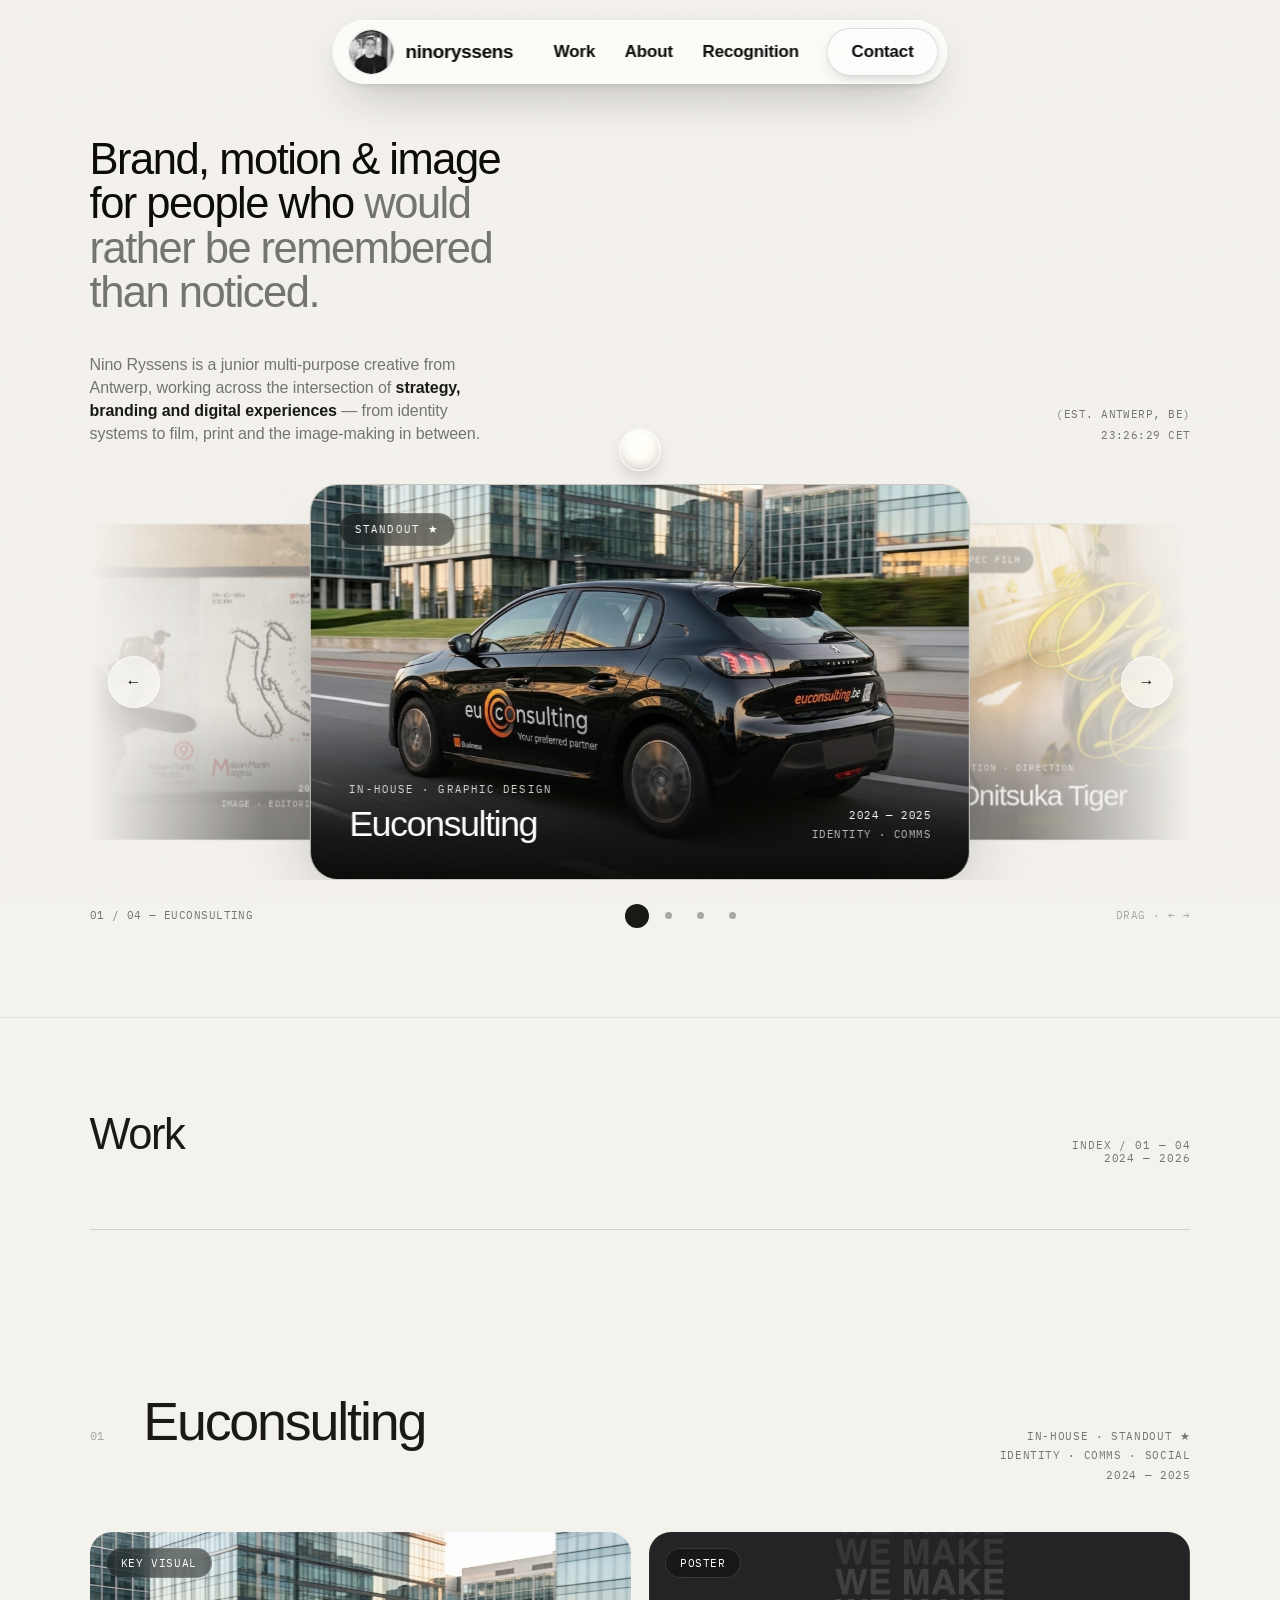
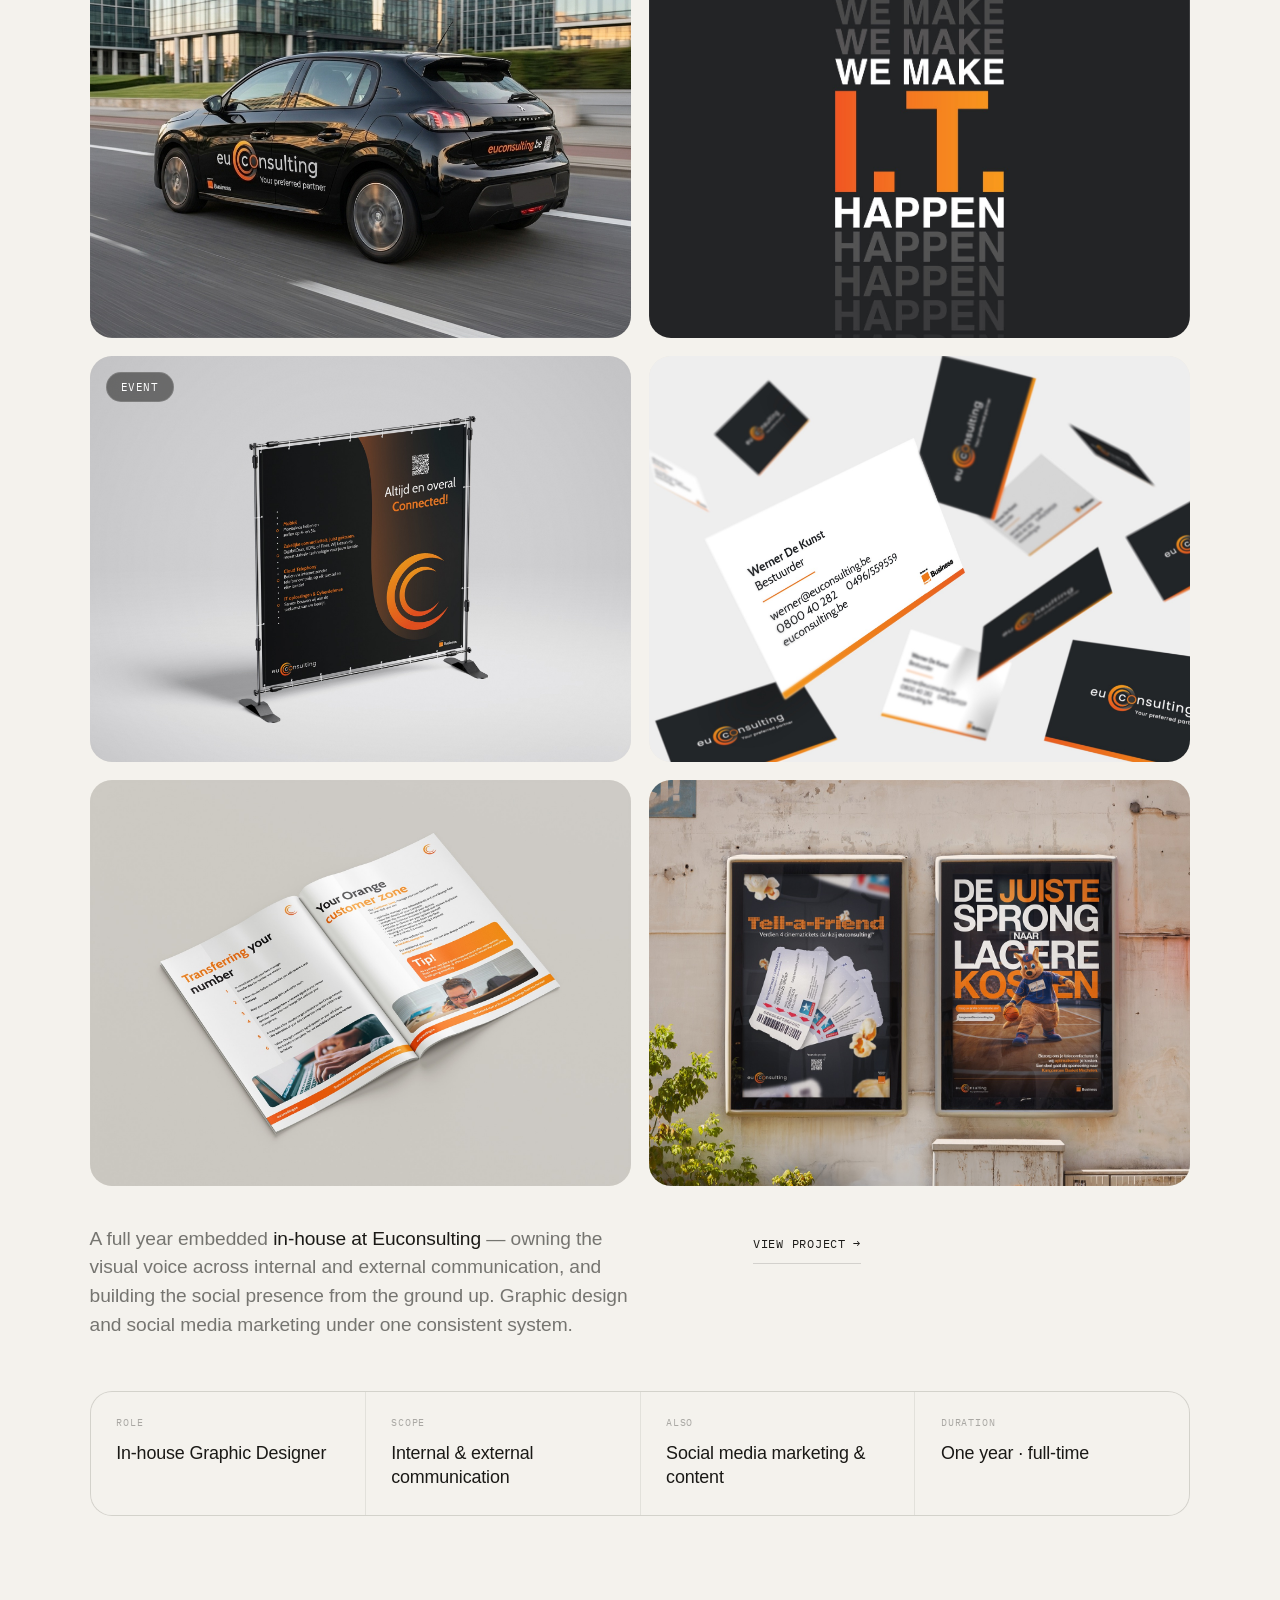
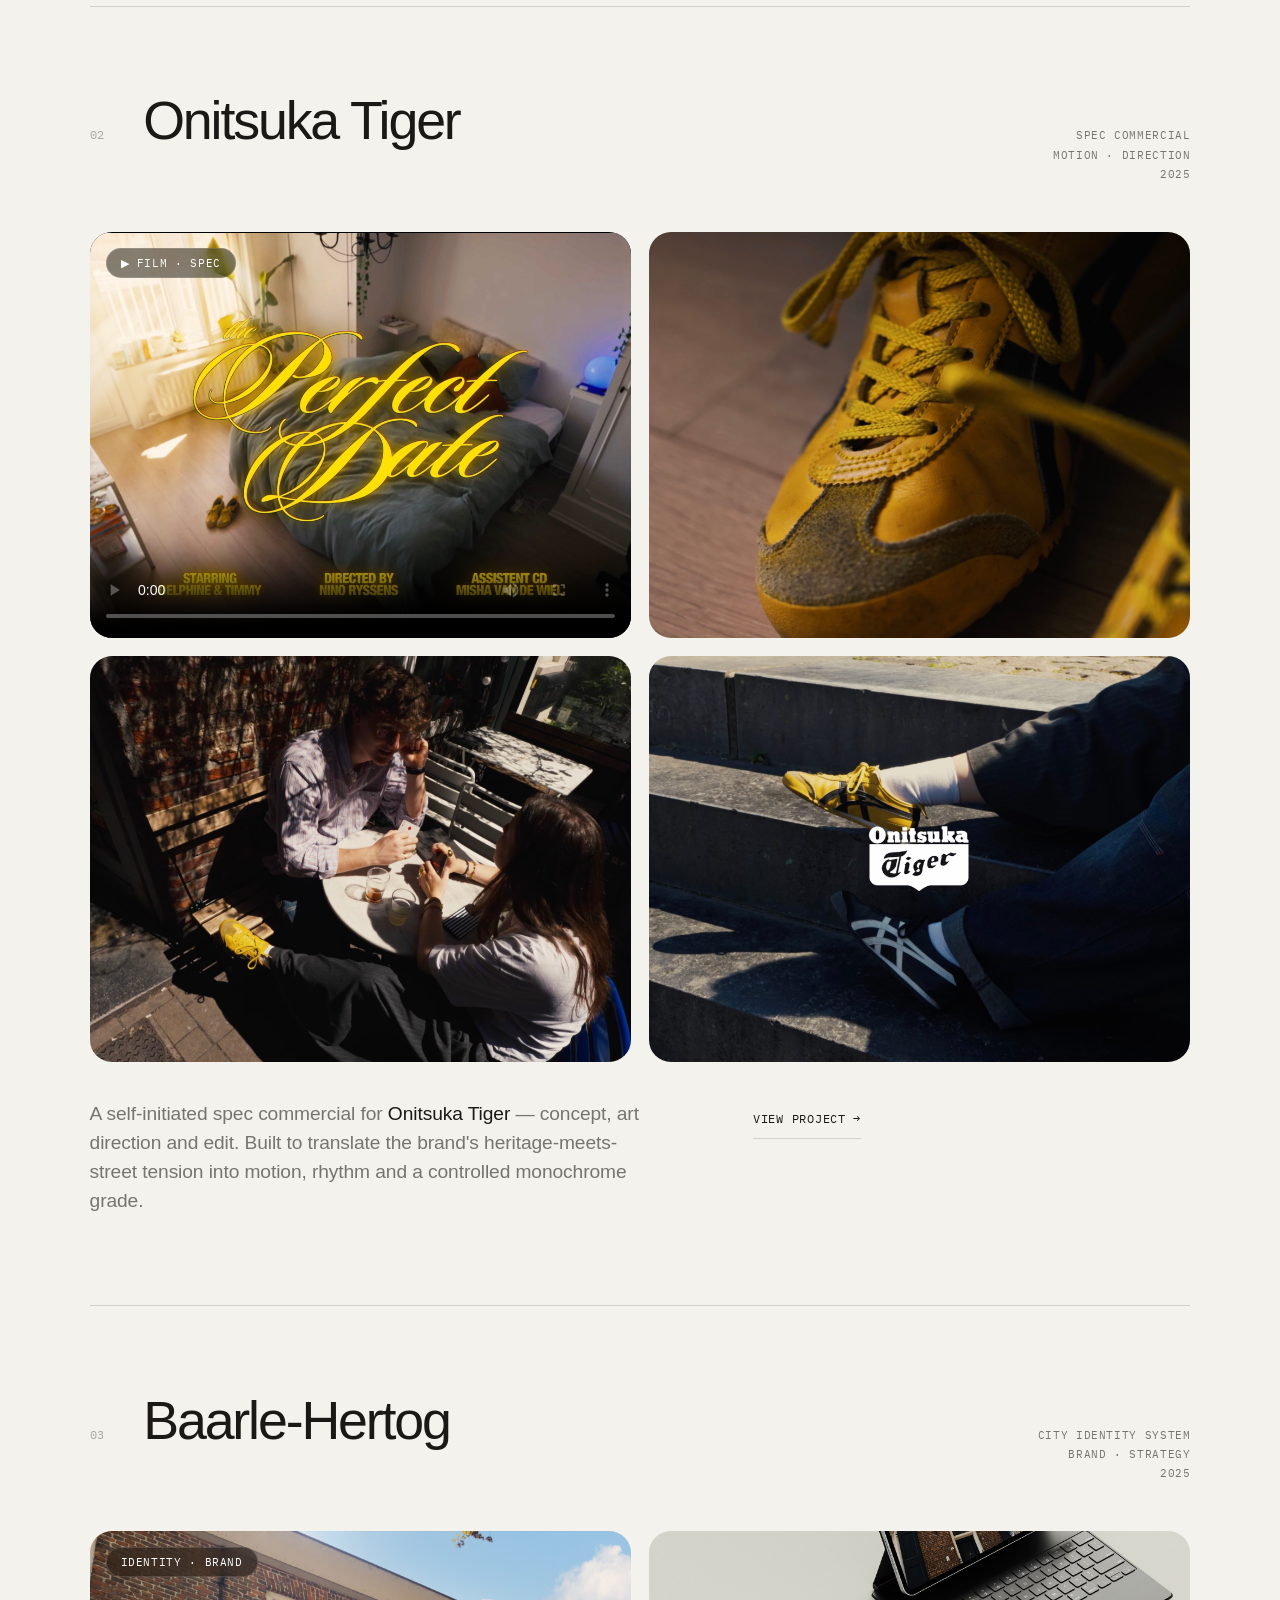
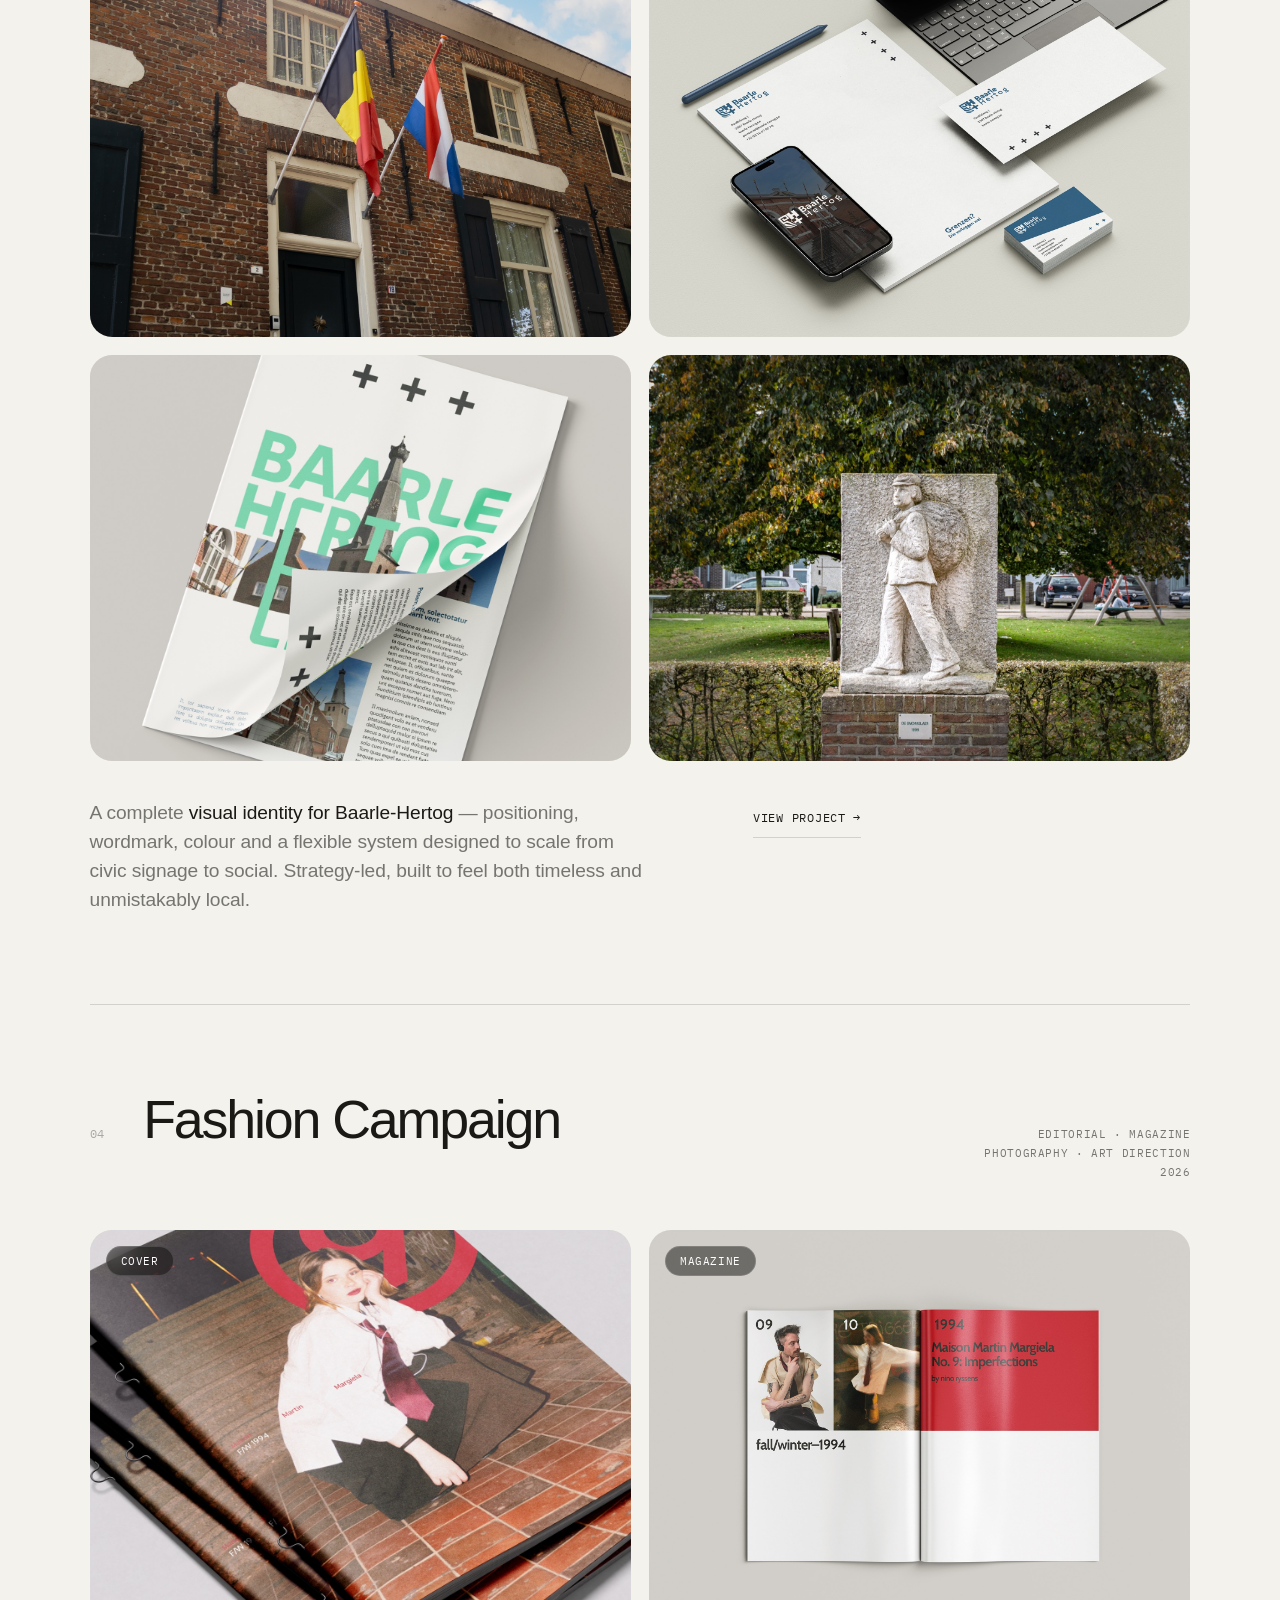
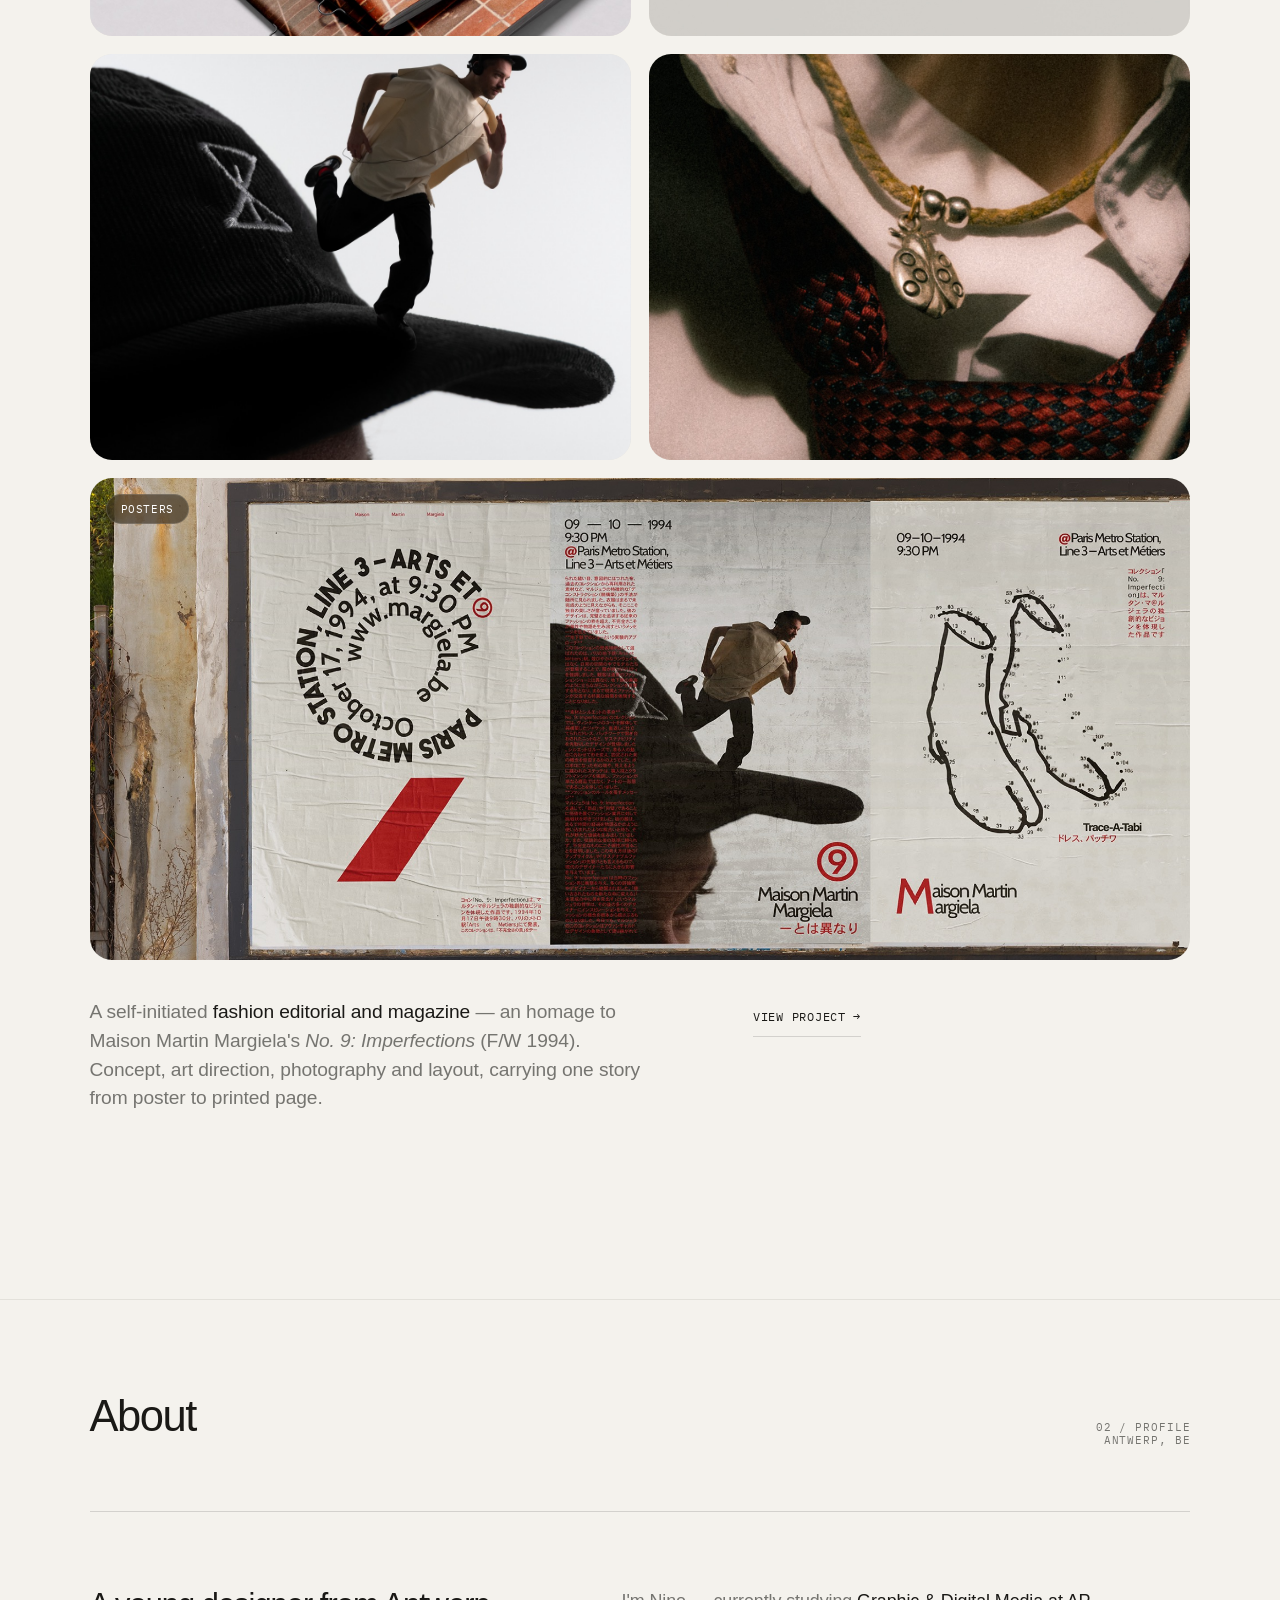
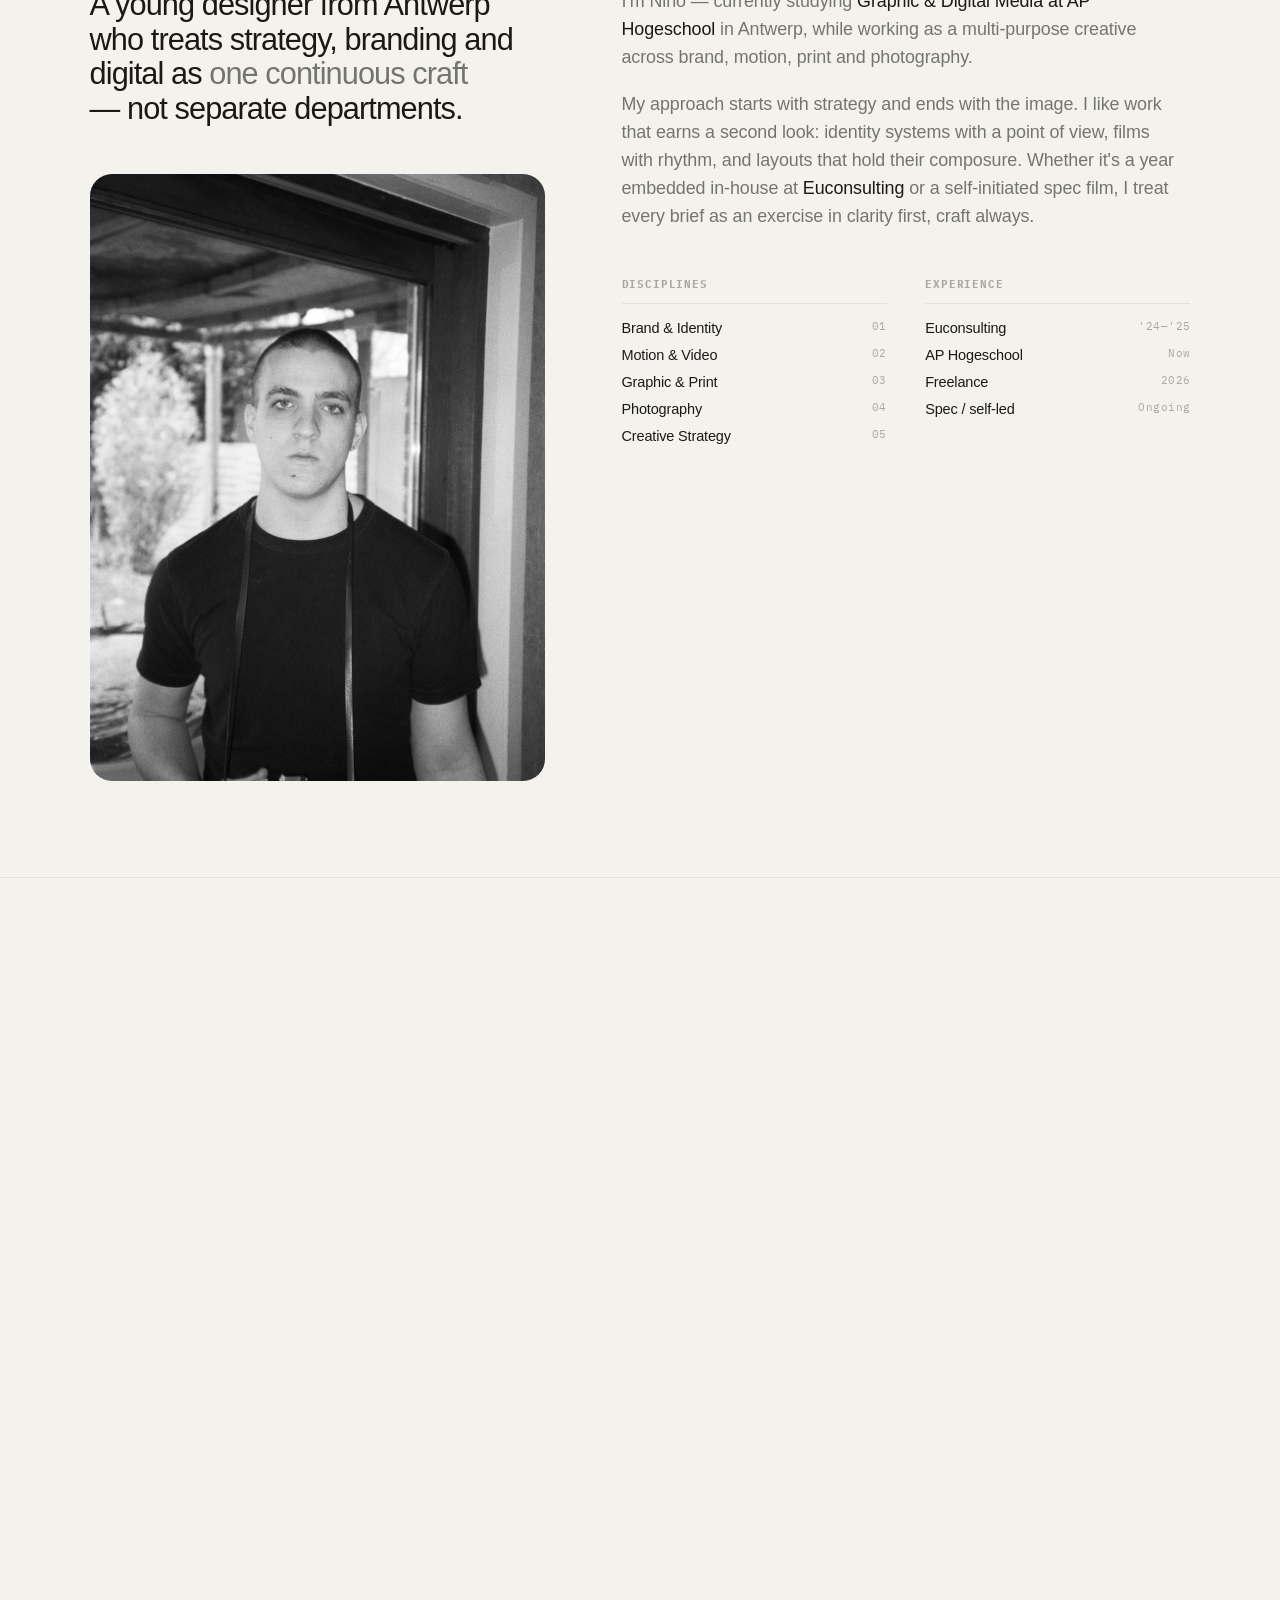
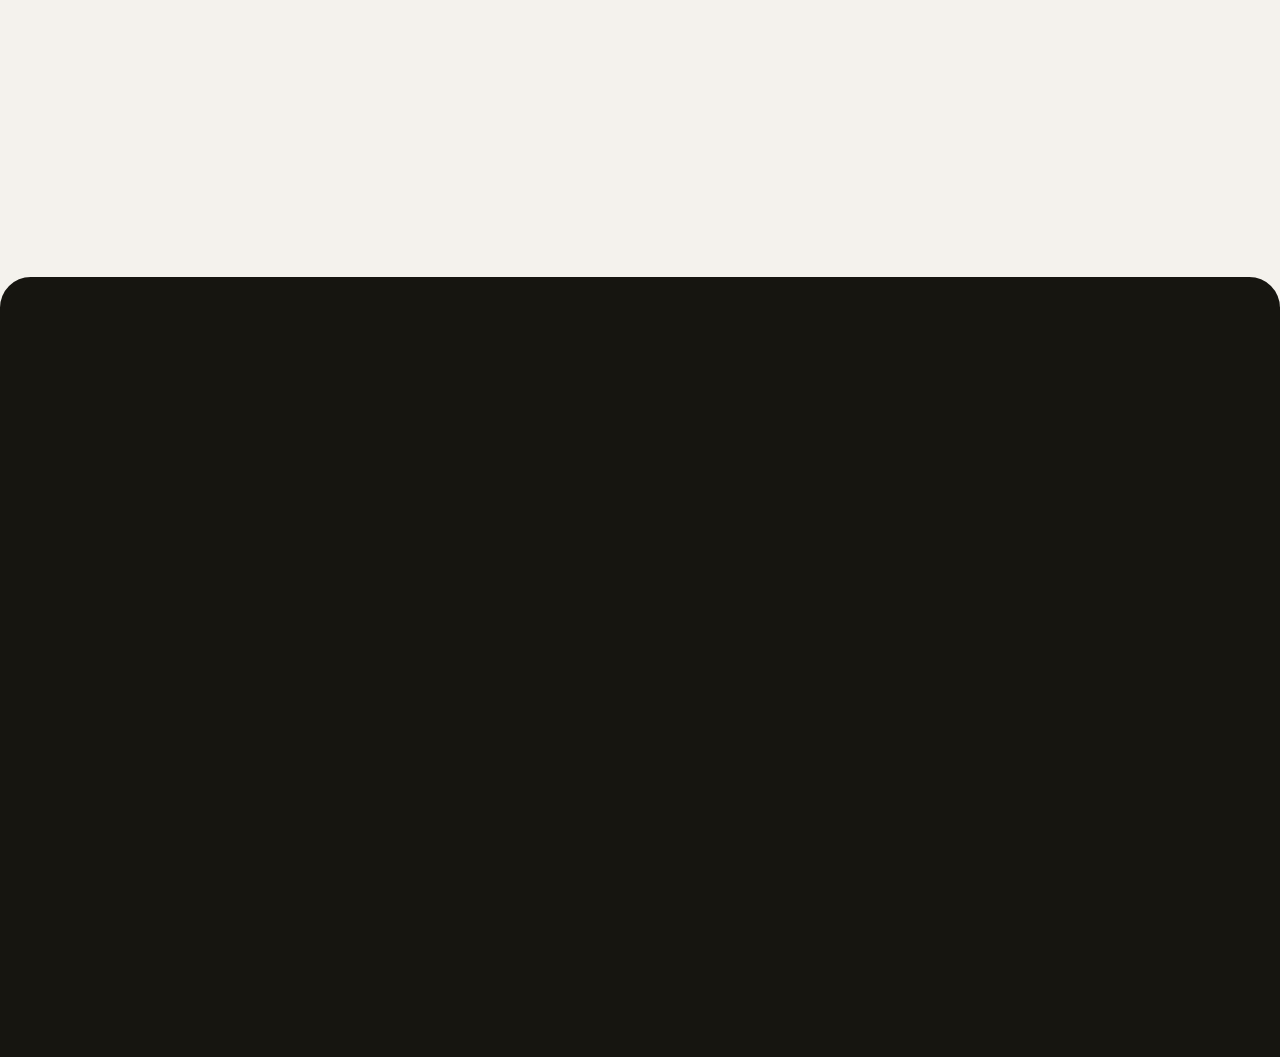
==== commit df748779: "Optimize responsive UX, add lightbox, refactor navigation Thumbnails & layout - Balance project thum" ====
--- a/index.html
+++ b/index.html
@@ -17,7 +17,7 @@
 <div class="cursor-dot"></div>
 
 <!-- ============================ TOP BAR ============================ -->
-<header class="topbar" id="topbar" data-collapsed="false">
+<header class="topbar" id="topbar">
   <a class="brand" href="#top" data-cursor="Top">
     <span class="avatar"><image-slot id="pfp-top" shape="circle" placeholder="PFP" src="media/portrait.jpg"></image-slot></span>
     <span class="handle">ninoryssens</span>
--- a/styles.css
+++ b/styles.css
@@ -121,41 +121,51 @@
 }
 
 /* ============================================================
-   TOP BAR  (floating white pill)
-   ============================================================ */
+   TOP BAR  (floating pill) — TWO discrete modes, ONE breakpoint
+   ------------------------------------------------------------
+   CLOSED PILL  (default / mobile-first) → every phone & tablet.
+     Brand + round "dots" trigger; navigation lives in a dropdown.
+   OPEN PILL    (desktop only) → inline links + Contact CTA, no
+     dropdown, never collapses on scroll, always pinned at top.
+
+   THE single desktop switch:
+       (min-width: 1024px) AND (hover: hover) AND (pointer: fine)
+
+   Width alone cannot separate a landscape tablet (~1366px, touch)
+   from a small laptop (~1280px, mouse) — they overlap in width — so
+   the hover/pointer check disambiguates them: any touch device gets
+   the closed pill regardless of size or orientation. No overlap
+   zone, no scroll-driven state, no hybrid. This mirrors the custom
+   cursor's own (hover:hover) and (pointer:fine) test, so JS and CSS
+   always agree on what "desktop" means.
+   ============================================================ */
+
+/* ---- MODE 1 · CLOSED PILL (base, mobile + tablet) ---------------- */
 .topbar {
   position: fixed; top: clamp(12px,1.6vw,20px); left: 50%; z-index: 8000;
   transform: translateX(-50%);
-  display: flex; align-items: center; gap: clamp(20px,3vw,52px);
+  display: flex; align-items: center; gap: 14px;
   width: fit-content; max-width: calc(100vw - 2 * var(--pad));
-  padding: 8px 8px 8px clamp(12px,1.4vw,16px); height: 64px;
+  height: 58px; padding: 6px 6px 6px 12px;
   border-radius: 100px;
   background: rgba(255,255,255,0.72);
   border: 1px solid rgba(255,255,255,0.8);
   box-shadow: 0 1px 0 rgba(255,255,255,0.7) inset, 0 18px 50px -18px rgba(26,25,22,0.4), 0 3px 10px -4px rgba(26,25,22,0.18);
   backdrop-filter: blur(22px) saturate(1.7);
   -webkit-backdrop-filter: blur(22px) saturate(1.7);
-  will-change: width;
-  transition: gap var(--morph-dur) var(--ease-morph);
 }
 
 /* brand: avatar + handle */
 .brand { display: flex; align-items: center; gap: 12px; }
-.brand .avatar { width: 44px; height: 44px; border-radius: 50%; overflow: hidden; flex: 0 0 auto; box-shadow: 0 0 0 1px rgba(26,25,22,0.1); display: block; }
-.brand .avatar image-slot { width: 44px; height: 44px; display: block; }
-.brand .handle { font-size: 19px; font-weight: 600; letter-spacing: -0.02em; color: var(--fg-strong); white-space: nowrap; }
-
-.nav { display: flex; align-items: center; gap: clamp(14px,2vw,28px); margin-left: auto; }
-
-/* the collapsing link cluster — max-width measured in JS for zero dead-zone */
-.nav-links {
-  display: flex; align-items: center; flex: 0 0 auto;
-  overflow: hidden; max-width: 440px; opacity: 1;
-  transition: max-width var(--morph-dur) var(--ease-morph), opacity calc(var(--morph-dur) * 0.66) var(--ease-morph);
-}
-.nav-links-inner {
-  display: flex; align-items: center; gap: clamp(14px,2vw,28px); flex: 0 0 auto;
-}
+.brand .avatar { width: 38px; height: 38px; border-radius: 50%; overflow: hidden; flex: 0 0 auto; box-shadow: 0 0 0 1px rgba(26,25,22,0.1); display: block; }
+.brand .avatar image-slot { width: 38px; height: 38px; display: block; }
+.brand .handle { font-size: 16px; font-weight: 600; letter-spacing: -0.02em; color: var(--fg-strong); white-space: nowrap; }
+
+.nav { display: flex; align-items: center; gap: 12px; margin-left: auto; }
+
+/* link cluster — hidden in the closed pill */
+.nav-links { display: none; align-items: center; }
+.nav-links-inner { display: flex; align-items: center; gap: clamp(14px,2vw,28px); }
 .nav-links a {
   font-size: 17px; font-weight: 600; letter-spacing: -0.01em; color: var(--fg-strong);
   position: relative; padding: 4px 2px; white-space: nowrap; transition: color .3s var(--ease);
@@ -167,72 +177,61 @@
 }
 .nav-links a.active::after, .nav-links a:hover::after { transform: scaleX(1); }
 
-/* contact button / dots trigger */
+/* contact trigger — round "dots" by default (closed pill) */
 .nav-trigger { position: relative; flex: 0 0 auto; }
 .cta {
-  border: 1px solid var(--line); border-radius: 100px; height: 48px; padding: 0 24px;
-  font-size: 17px; font-weight: 600; letter-spacing: -0.01em; color: var(--fg-strong);
+  border: 1px solid var(--line); border-radius: 50%; width: 46px; height: 46px; padding: 0;
+  font-size: 15px; font-weight: 600; letter-spacing: -0.01em; color: var(--fg-strong);
   background: rgba(255,255,255,0.5);
   box-shadow: 0 1px 0 rgba(255,255,255,0.7) inset, 0 6px 16px -8px rgba(26,25,22,0.3);
-  display: inline-flex; align-items: center; justify-content: center; gap: 0;
-  overflow: hidden;
-  transition: background-color .3s var(--ease), color .3s var(--ease),
-              width var(--morph-dur) var(--ease-morph),
-              padding var(--morph-dur) var(--ease-morph),
-              border-radius var(--morph-dur) var(--ease-morph);
+  display: inline-flex; align-items: center; justify-content: center;
+  overflow: hidden; cursor: pointer;
+  transition: background-color .3s var(--ease), color .3s var(--ease);
 }
 .cta:hover { background: var(--fg-strong); color: var(--bg); }
 .cta:hover .cta-dots i { background: var(--bg); }
-.cta-label {
-  display: grid; grid-template-columns: 1fr; overflow: hidden; white-space: nowrap;
-  transition: grid-template-columns var(--morph-dur) var(--ease-morph), opacity calc(var(--morph-dur) * 0.6) var(--ease-morph);
-}
-.cta-label > span { min-width: 0; overflow: hidden; }
-.cta-dots {
-  display: grid; grid-template-columns: 0fr; overflow: hidden; opacity: 0;
-  transition: grid-template-columns var(--morph-dur) var(--ease-morph), opacity calc(var(--morph-dur) * 0.6) var(--ease-morph);
-}
-.cta-dots > span { display: flex; align-items: center; gap: 4px; min-width: 0; overflow: hidden; }
+.cta-label { display: none; white-space: nowrap; }   /* desktop only */
+.cta-dots { display: block; }                          /* shown by default */
+.cta-dots > span { display: flex; align-items: center; gap: 4px; }
 .cta-dots i { width: 4.5px; height: 4.5px; border-radius: 50%; background: var(--fg-strong); display: block; flex: 0 0 auto; transition: background-color .3s var(--ease); }
 
-/* ---- COLLAPSED STATE: links vanish, Contact -> round dots --------- */
-.topbar[data-collapsed="true"] { gap: 12px; }
-.topbar[data-collapsed="true"] .nav-links { max-width: 0 !important; opacity: 0; pointer-events: none; }
-.topbar[data-collapsed="true"] .cta { width: 48px; padding: 0; border-radius: 50%; }
-.topbar[data-collapsed="true"] .cta-label { grid-template-columns: 0fr; opacity: 0; }
-.topbar[data-collapsed="true"] .cta-dots { grid-template-columns: 1fr; opacity: 1; }
-
-/* dropdown menu (opens from the dots in collapsed state) */
+/* dropdown menu (opens from the dots) */
 .nav-menu {
-  position: absolute; top: calc(100% + 12px); right: 0; min-width: 210px;
+  position: absolute; top: calc(100% + 12px); right: 0; min-width: 230px;
   padding: 8px; border-radius: 20px;
   background: #faf9f6;
   border: 1px solid rgba(26,25,22,0.1);
   box-shadow: 0 1px 0 rgba(255,255,255,0.6) inset, 0 18px 50px -14px rgba(26,25,22,0.4);
   opacity: 0; transform: translateY(-8px) scale(0.96); transform-origin: top right;
-  visibility: hidden;
-  pointer-events: none;
+  visibility: hidden; pointer-events: none;
   transition: opacity .3s var(--ease), transform .3s var(--spring), visibility 0s .3s;
 }
 .nav-menu.open { opacity: 1; transform: none; pointer-events: auto; visibility: visible; transition: opacity .3s var(--ease), transform .3s var(--spring), visibility 0s 0s; }
 .nav-menu a {
   display: flex; align-items: center; justify-content: space-between; gap: 16px;
-  padding: 13px 14px; min-height: 44px; box-sizing: border-box; border-radius: 13px; color: var(--fg);
+  padding: 14px 16px; min-height: 44px; box-sizing: border-box; border-radius: 13px; color: var(--fg);
   font-size: 15px; font-weight: 600; letter-spacing: -0.01em;
   transition: background-color .2s var(--ease);
 }
 .nav-menu a .n { font-family: var(--font-mono); font-size: 10.5px; font-weight: 400; color: var(--fg-faint); letter-spacing: 0.05em; }
-.nav-menu a:hover { background: rgba(26,25,22,0.06); }
-
-@media (max-width: 760px) {
-  .topbar { gap: 14px; height: 58px; padding: 6px 6px 6px 12px; }
-  .brand .avatar, .brand .avatar image-slot { width: 38px; height: 38px; }
-  .brand .handle { font-size: 16px; }
-  .nav-links { display: none; }
-  .cta { height: 46px; min-width: 46px; font-size: 15px; padding: 0 18px; }
-  .topbar[data-collapsed="true"] .cta { width: 46px; }
-  .nav-menu { min-width: 230px; }
-  .nav-menu a { padding: 14px 16px; }
+.nav-menu a:hover, .nav-menu a:focus-visible { background: rgba(26,25,22,0.06); }
+
+/* scroll-lock the page while the dropdown is open */
+body.nav-open { overflow: hidden; }
+
+/* ---- MODE 2 · OPEN PILL (desktop only) --------------------------- *
+ * One media query = the single, only transition between the two
+ * navigation modes. Everything here reverts the closed-pill defaults. */
+@media (min-width: 1024px) and (hover: hover) and (pointer: fine) {
+  .topbar { gap: clamp(20px,3vw,52px); height: 64px; padding: 8px 8px 8px clamp(12px,1.4vw,16px); }
+  .brand .avatar, .brand .avatar image-slot { width: 44px; height: 44px; }
+  .brand .handle { font-size: 19px; }
+  .nav { gap: clamp(14px,2vw,28px); }
+  .nav-links { display: flex; }
+  .cta { width: auto; height: 48px; padding: 0 24px; border-radius: 100px; font-size: 17px; }
+  .cta-label { display: block; }
+  .cta-dots { display: none; }
+  .nav-menu { display: none !important; }   /* never a dropdown on desktop */
 }
 
 /* ============================================================
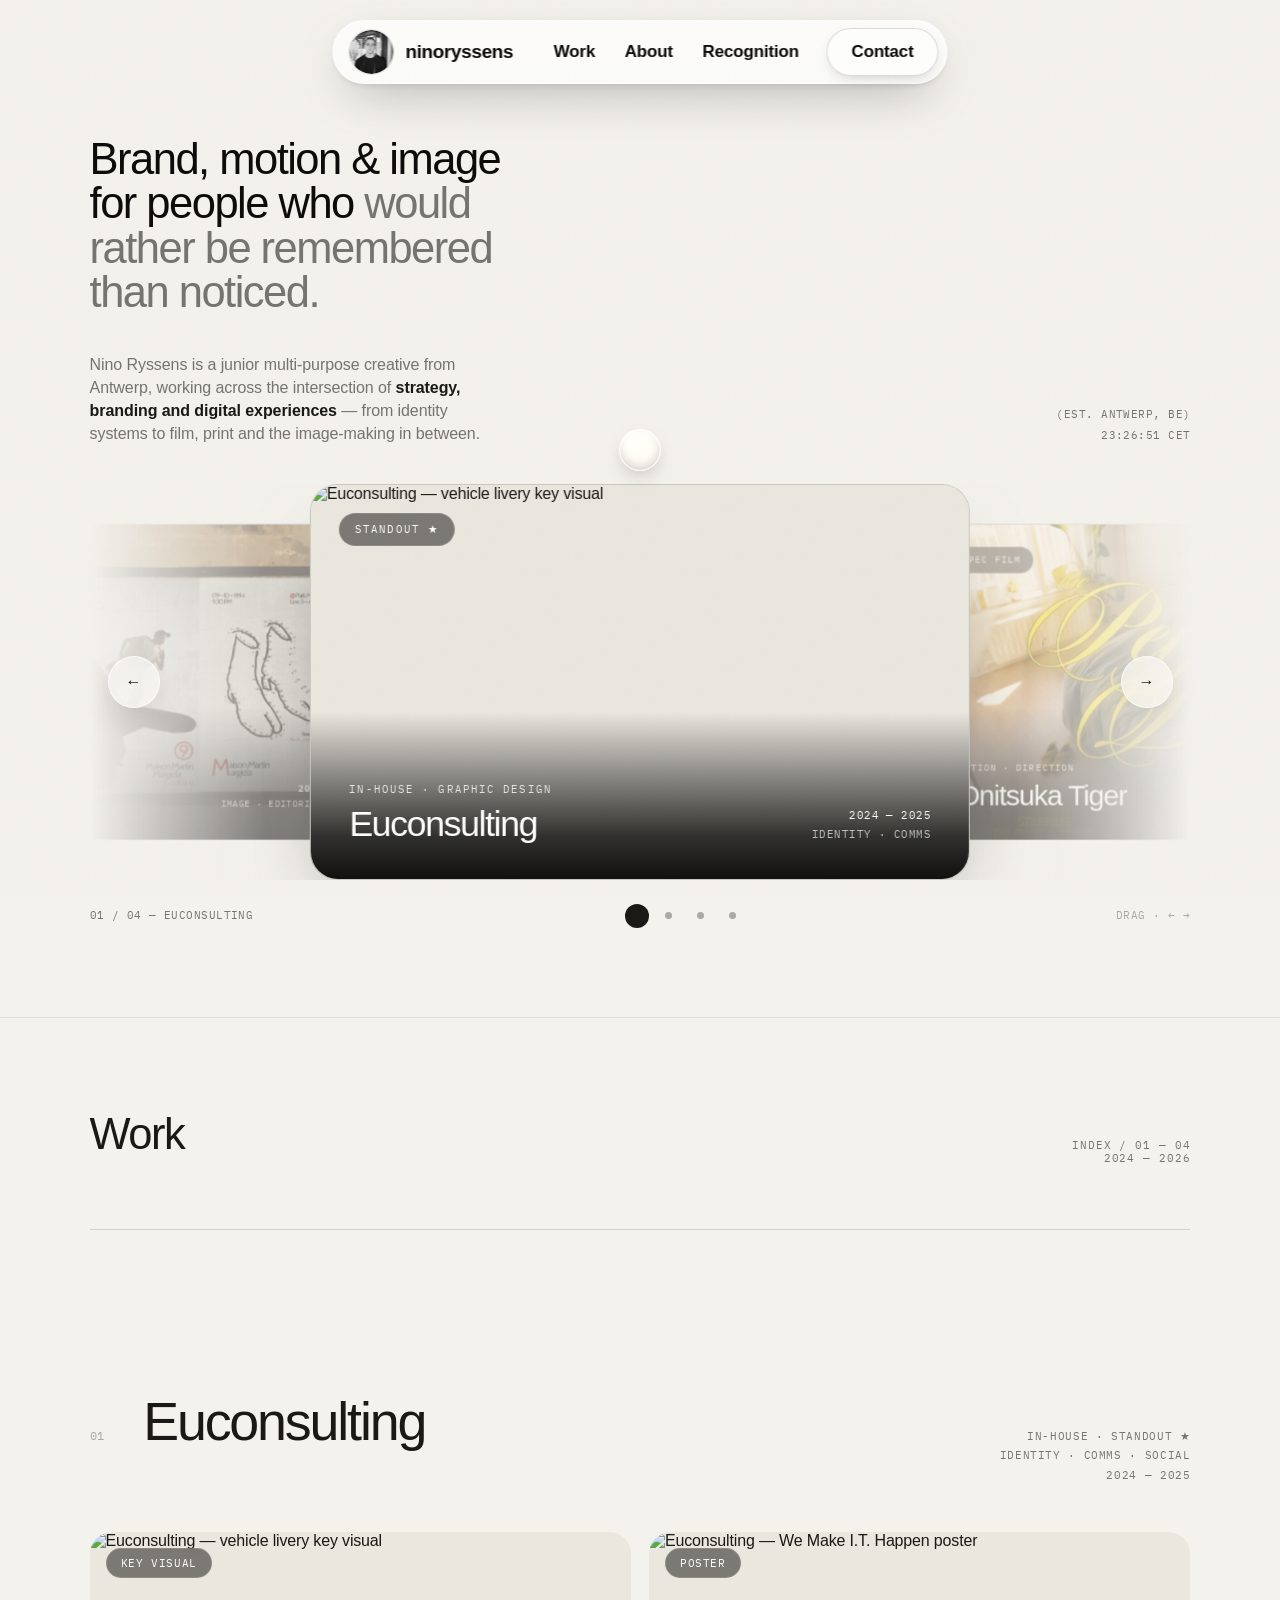
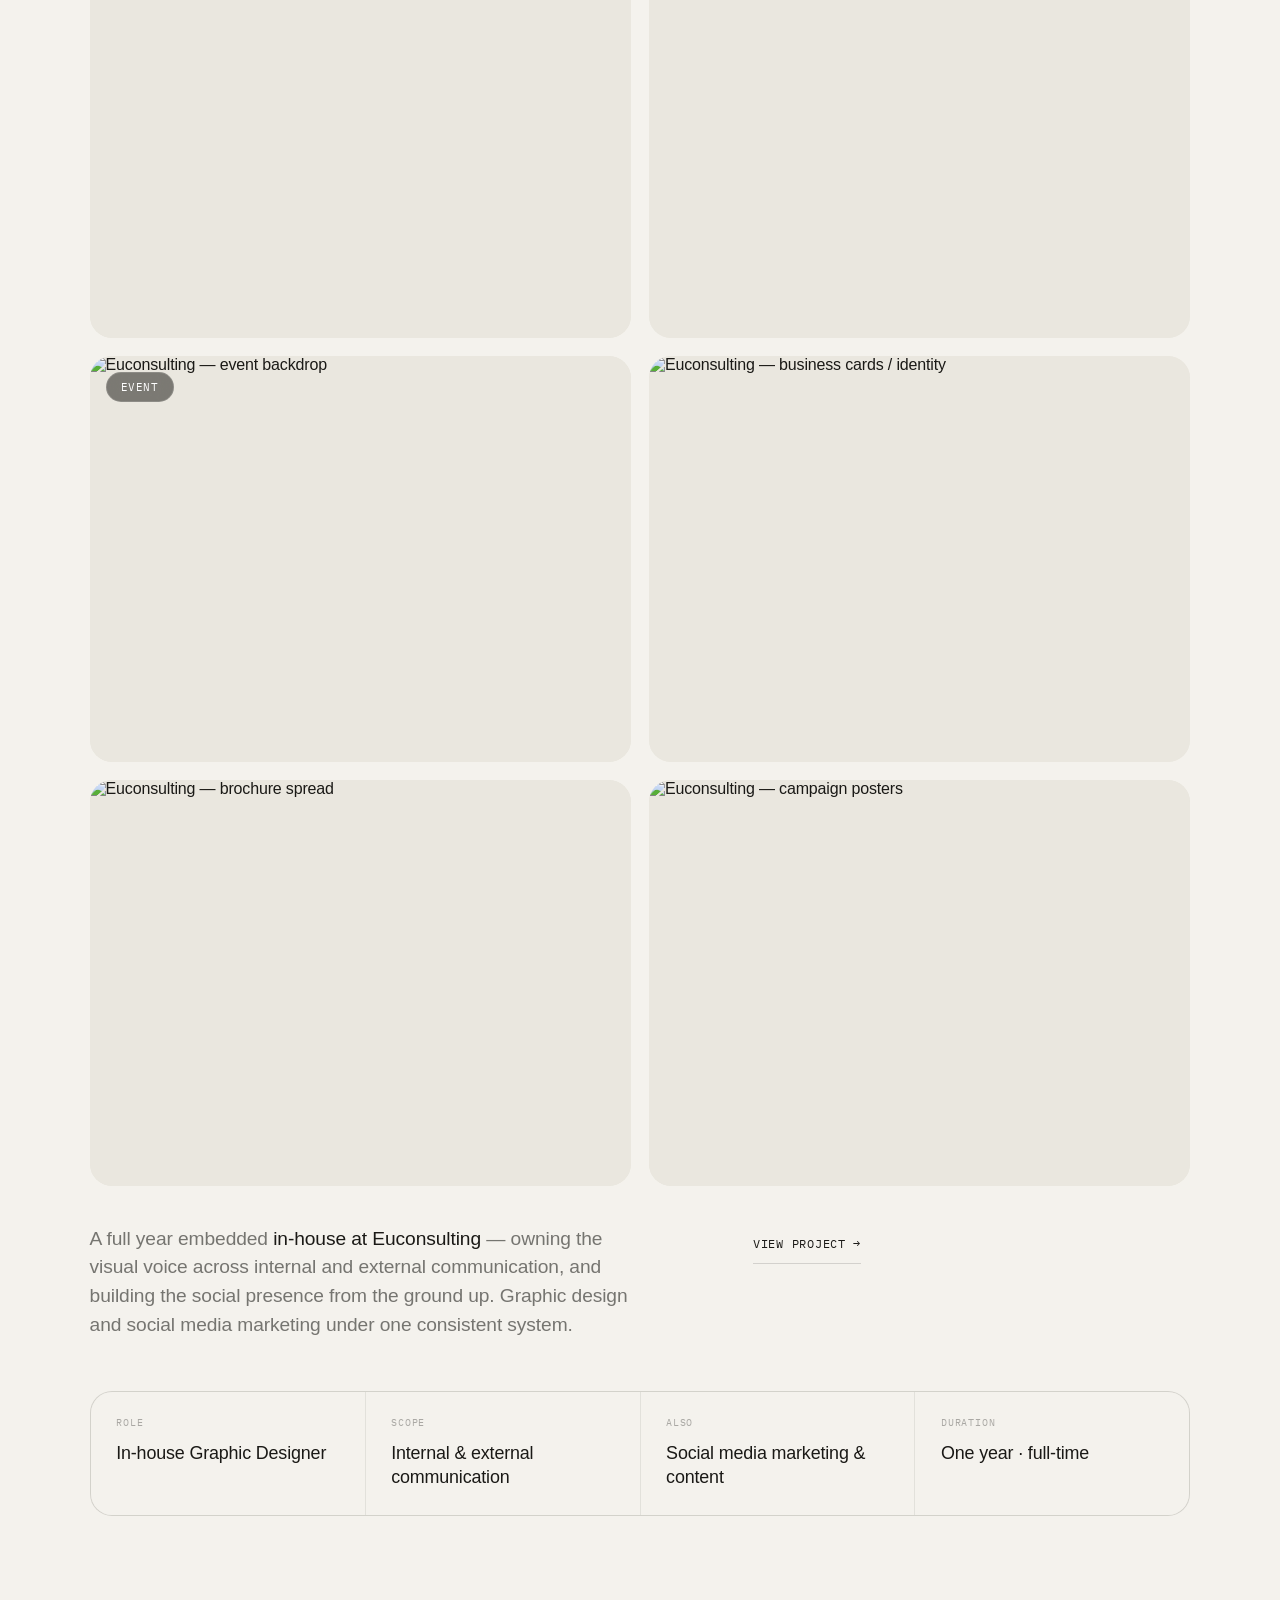
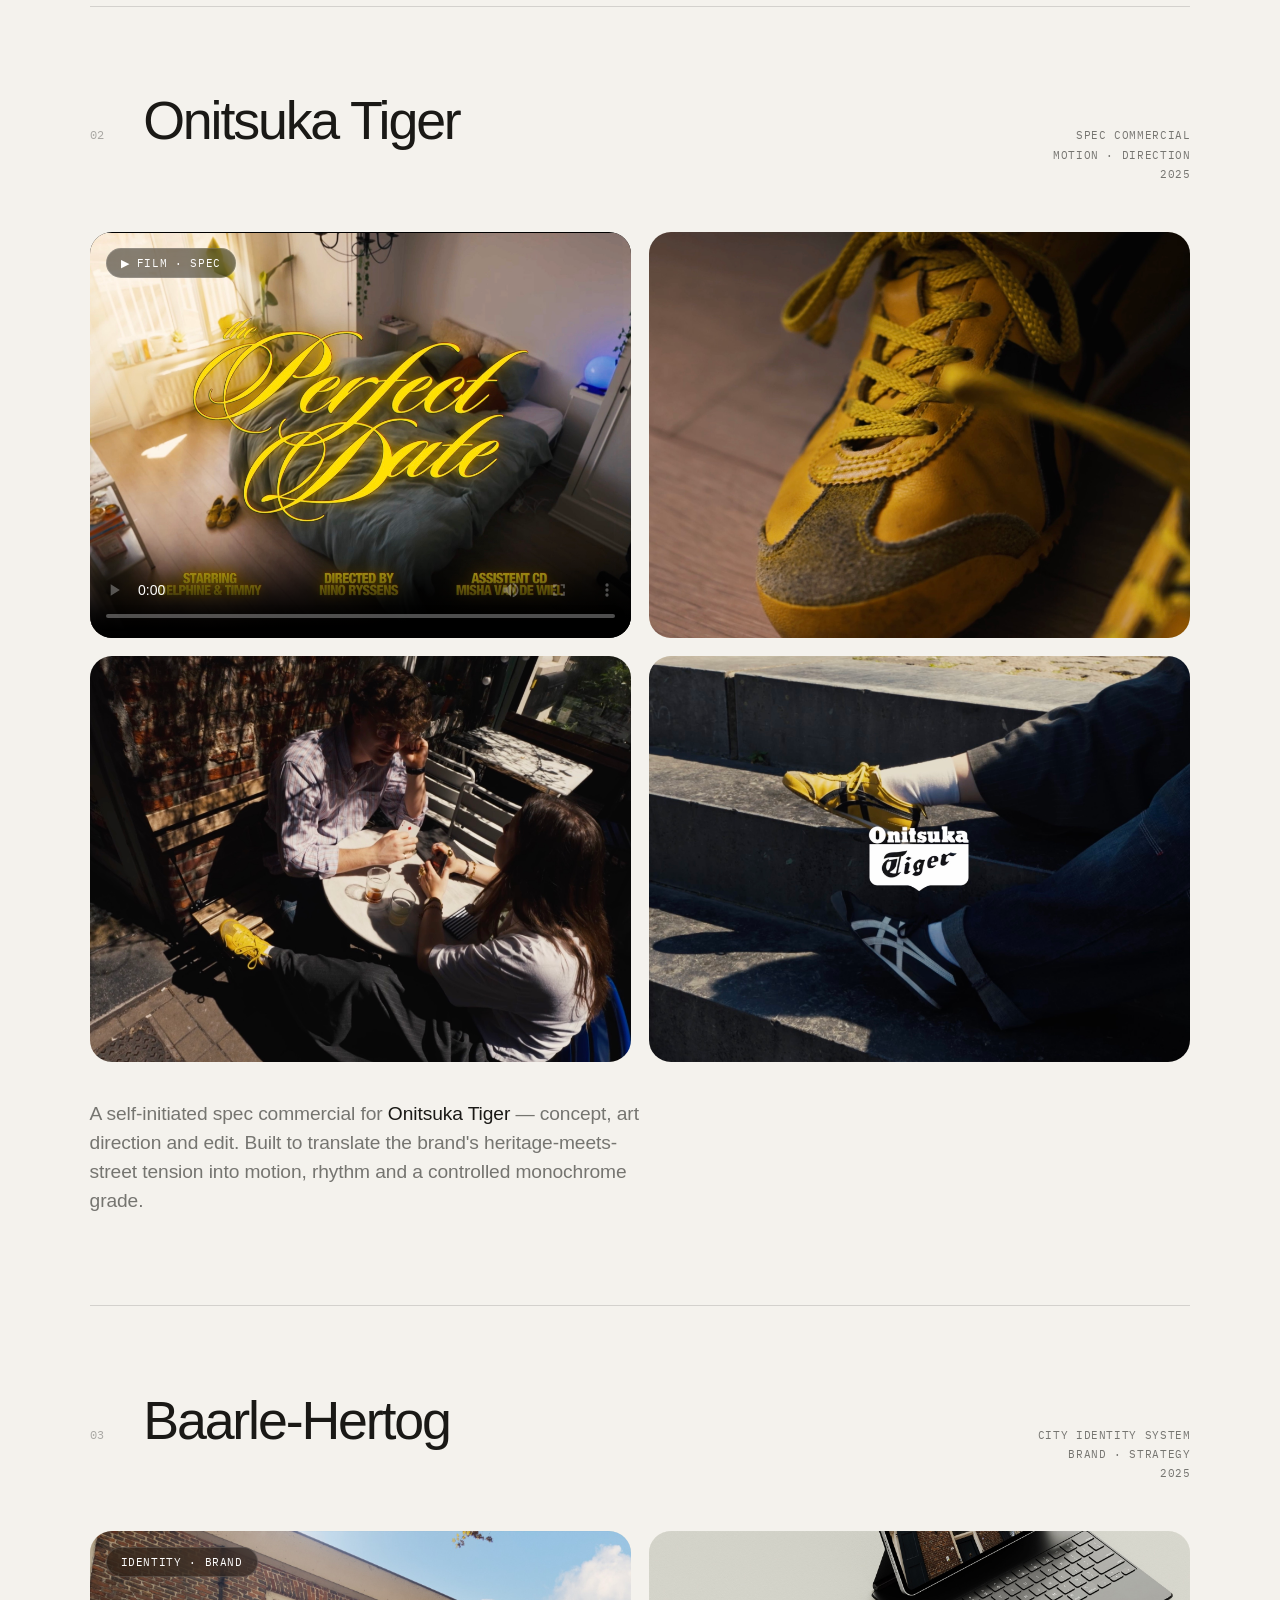
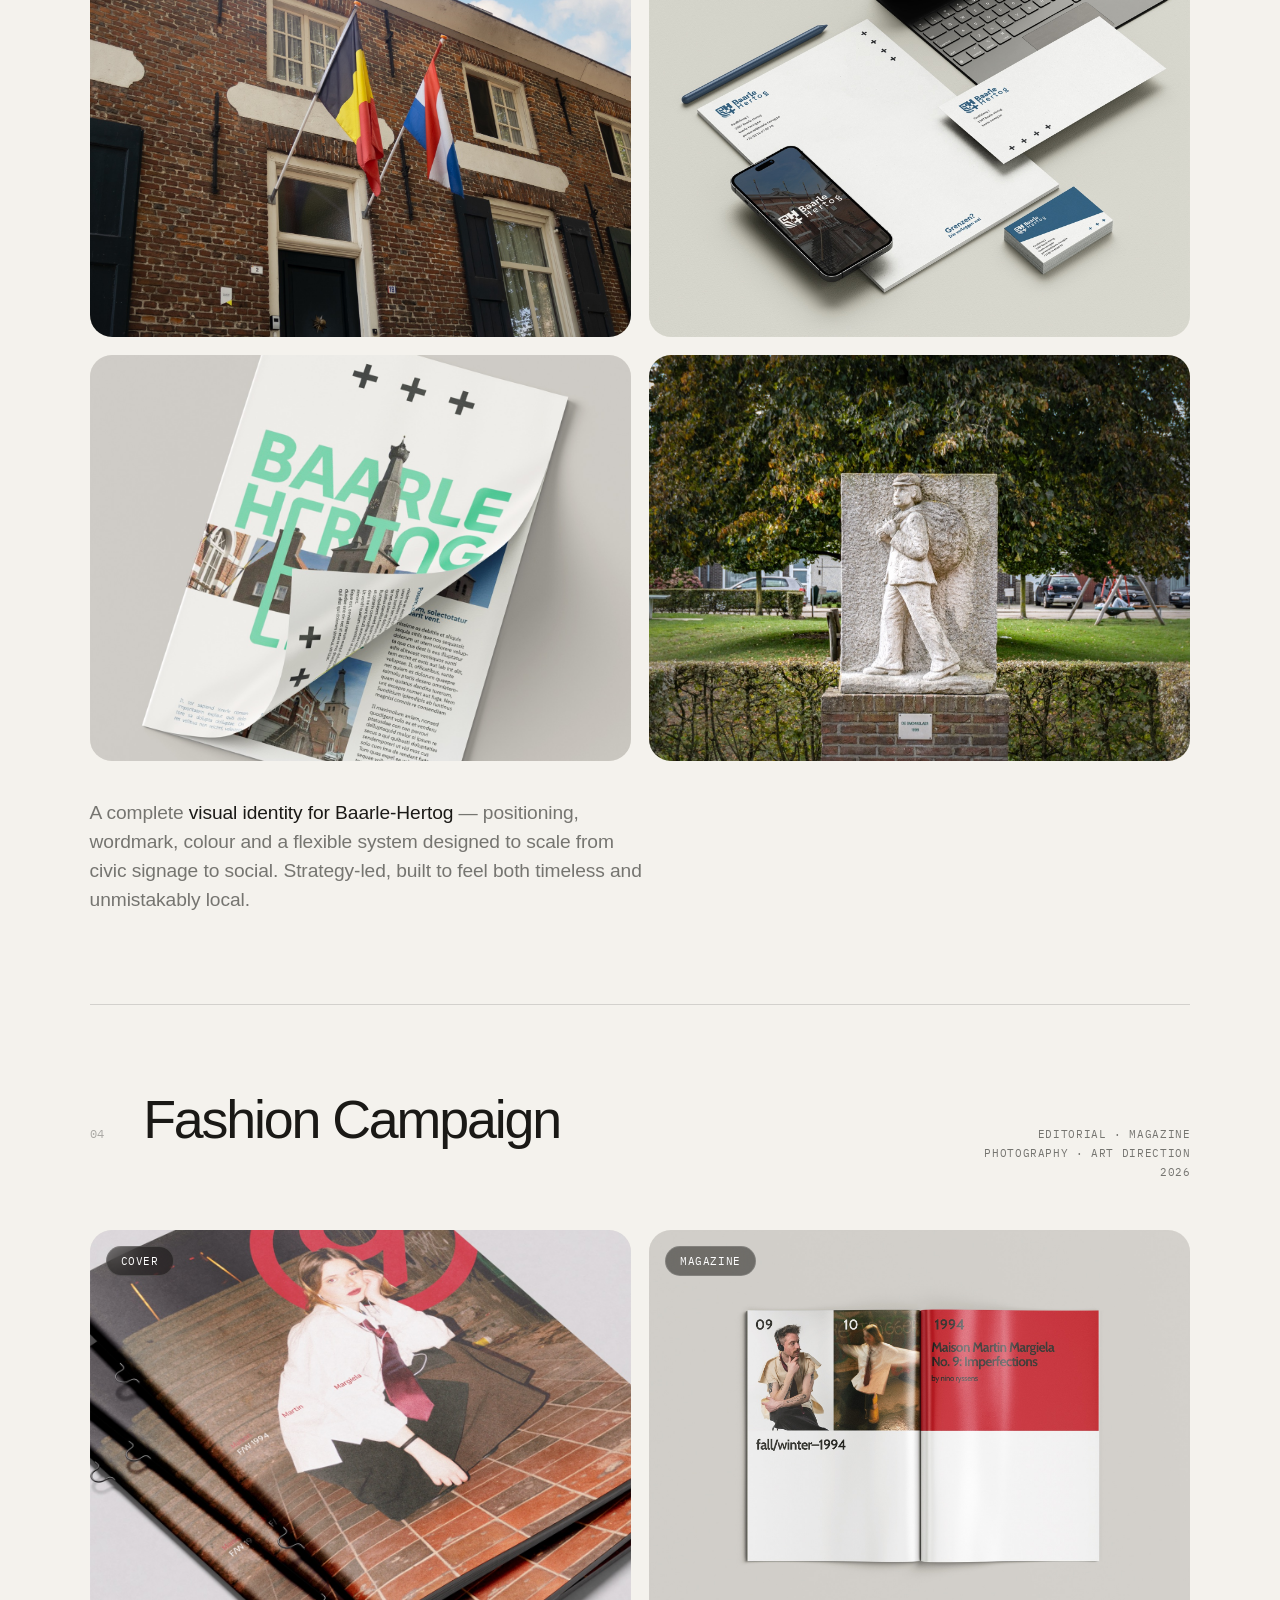
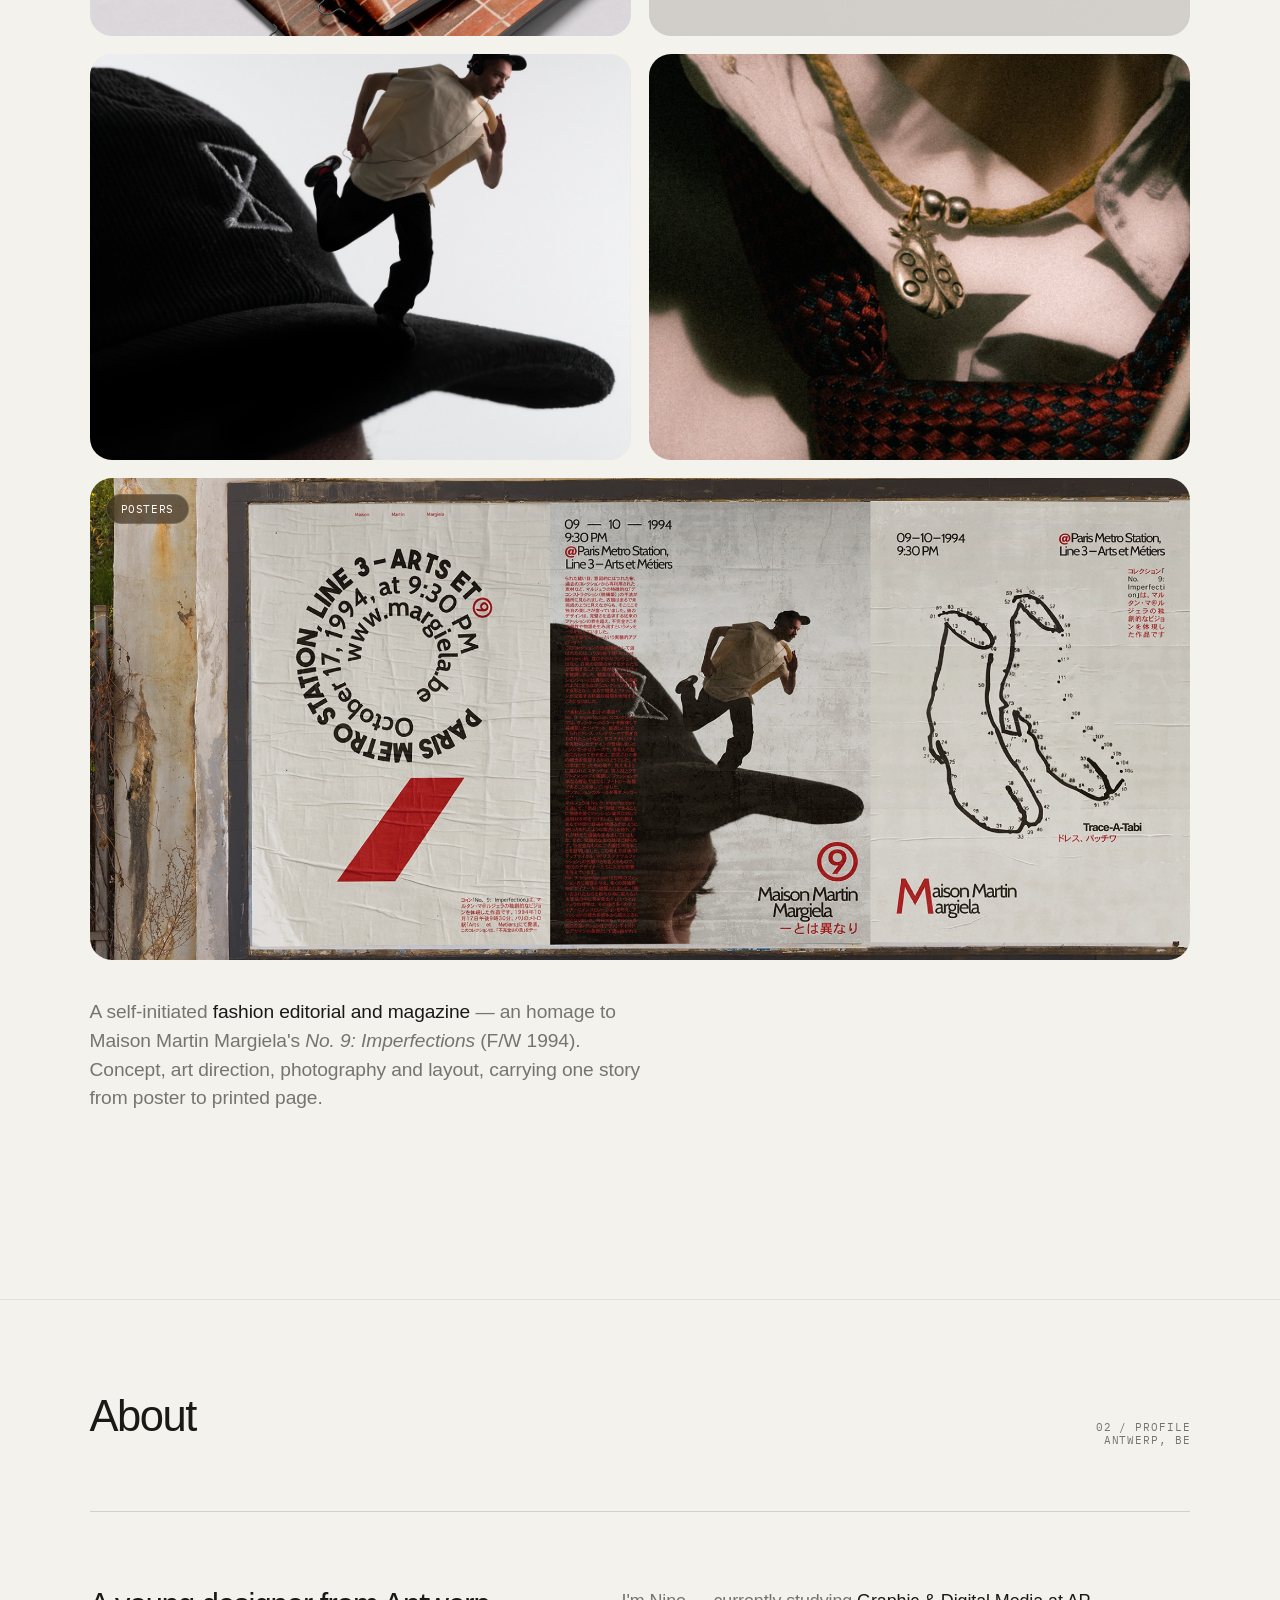
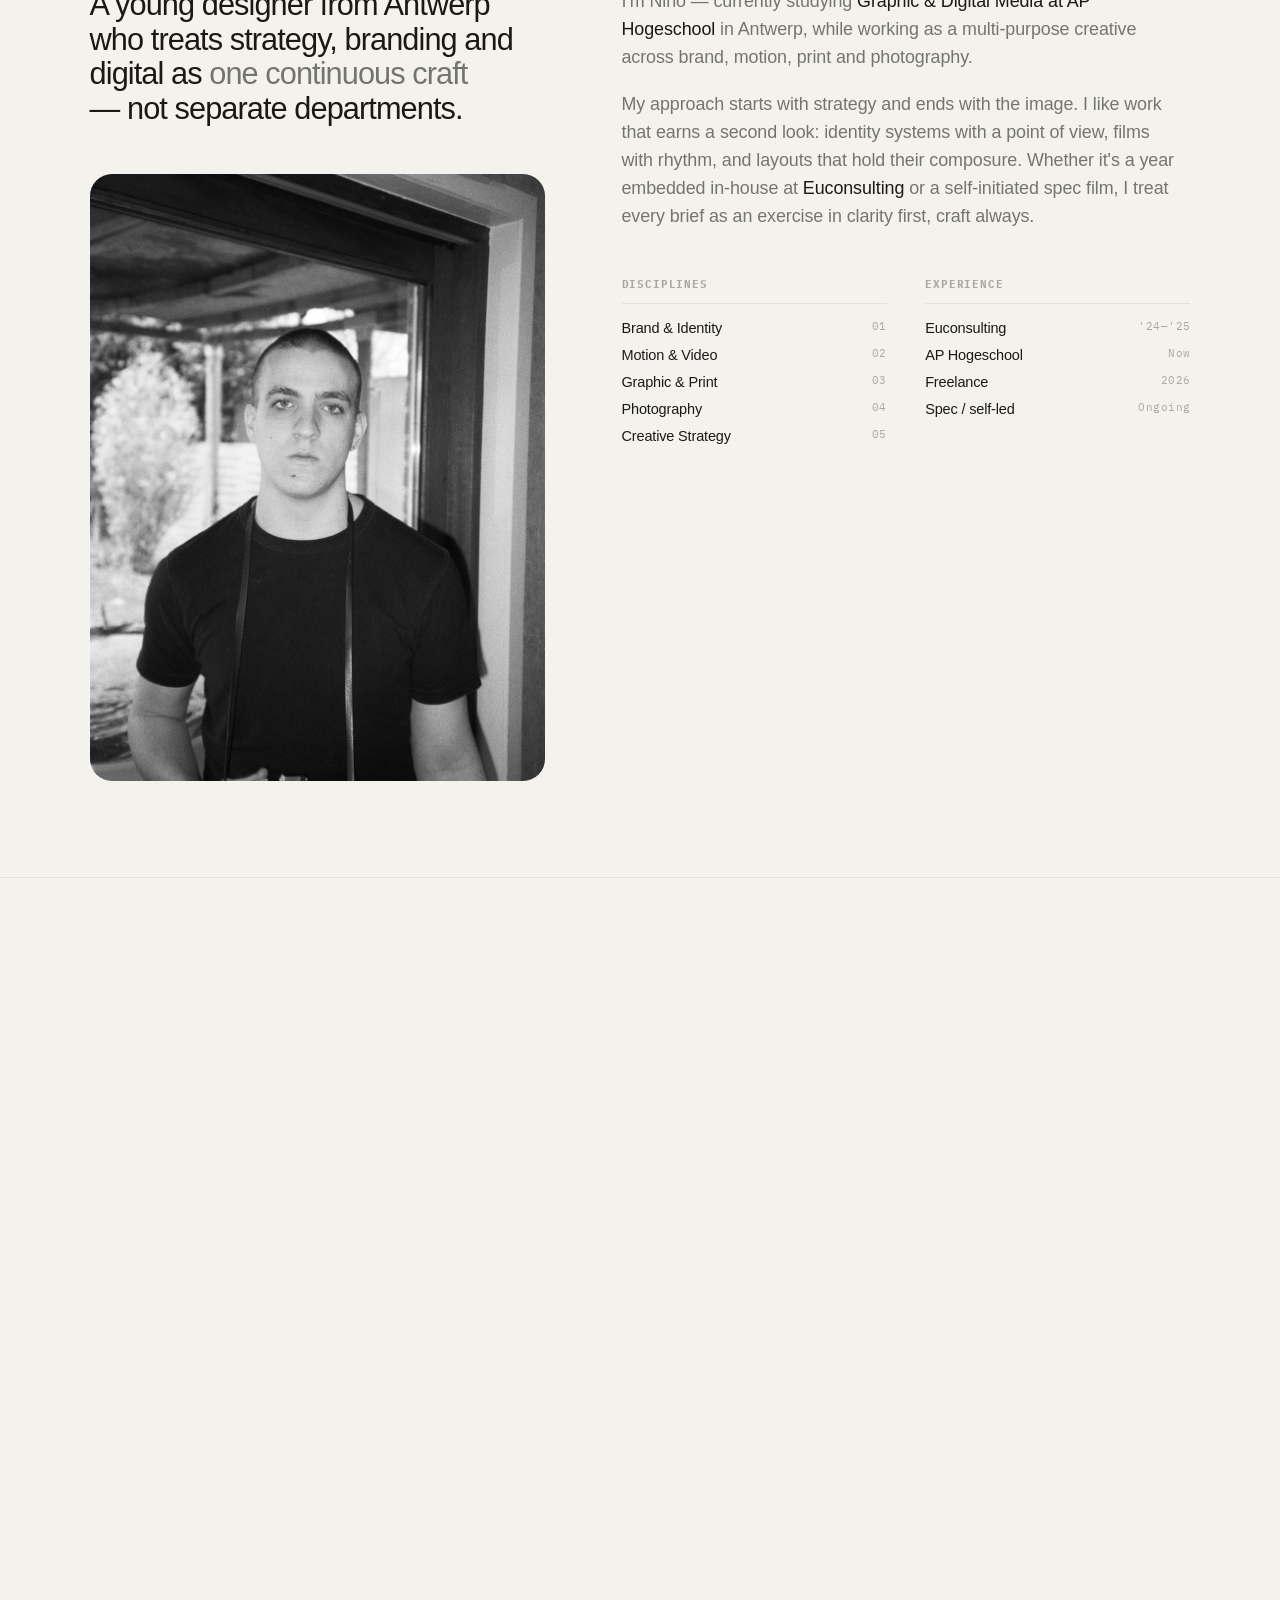
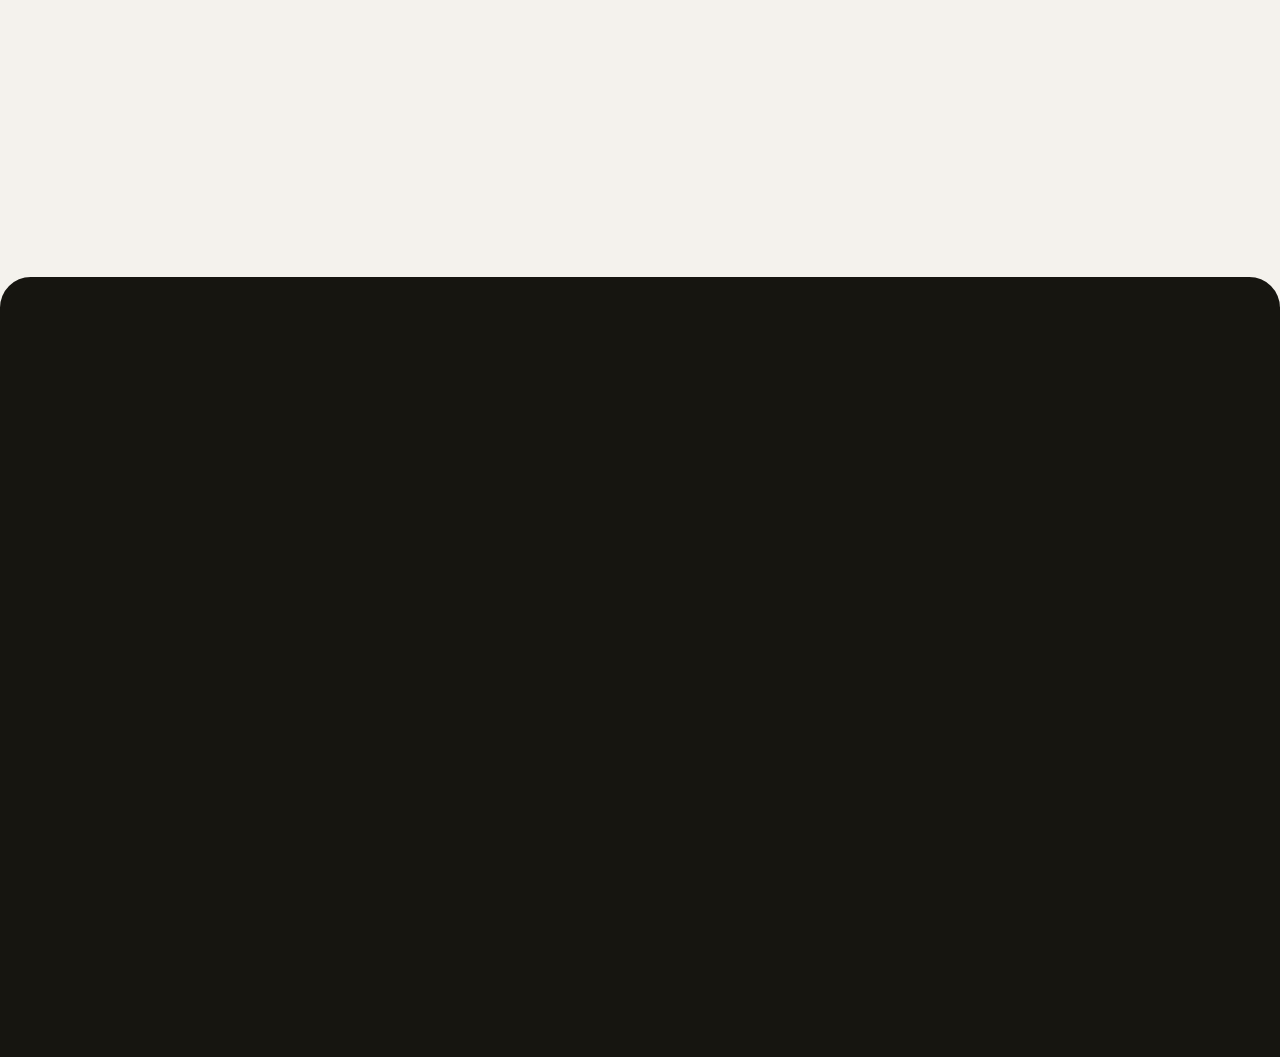
==== commit 8e8770a1: "Add euconsulting detail page and supporting media/docs" ====
--- a/index.html
+++ b/index.html
@@ -174,7 +174,7 @@
         </div>
         <div class="project-foot">
           <p class="reveal">A full year embedded <strong>in-house at Euconsulting</strong> — owning the visual voice across internal and external communication, and building the social presence from the ground up. Graphic design and social media marketing under one consistent system.</p>
-          <div class="reveal d1"><a class="viewlink" href="#" data-cursor="Soon">View project →</a></div>
+          <div class="reveal d1"><a class="viewlink" href="projects/euconsulting.html" data-cursor="View">View project →</a></div>
         </div>
         <dl class="facts reveal">
           <div class="fact"><dt>Role</dt><dd>In-house Graphic Designer</dd></div>
@@ -209,7 +209,6 @@
         </div>
         <div class="project-foot">
           <p class="reveal">A self-initiated spec commercial for <strong>Onitsuka Tiger</strong> — concept, art direction and edit. Built to translate the brand's heritage-meets-street tension into motion, rhythm and a controlled monochrome grade.</p>
-          <div class="reveal d1"><a class="viewlink" href="#" data-cursor="Soon">View project →</a></div>
         </div>
       </article>
 
@@ -238,7 +237,6 @@
         </div>
         <div class="project-foot">
           <p class="reveal">A complete <strong>visual identity for Baarle-Hertog</strong> — positioning, wordmark, colour and a flexible system designed to scale from civic signage to social. Strategy-led, built to feel both timeless and unmistakably local.</p>
-          <div class="reveal d1"><a class="viewlink" href="#" data-cursor="Soon">View project →</a></div>
         </div>
       </article>
 
@@ -268,7 +266,6 @@
         </div>
         <div class="project-foot">
           <p class="reveal">A self-initiated <strong>fashion editorial and magazine</strong> — an homage to Maison Martin Margiela's <em>No. 9: Imperfections</em> (F/W 1994). Concept, art direction, photography and layout, carrying one story from poster to printed page.</p>
-          <div class="reveal d1"><a class="viewlink" href="#" data-cursor="Soon">View project →</a></div>
         </div>
       </article>
     </div>
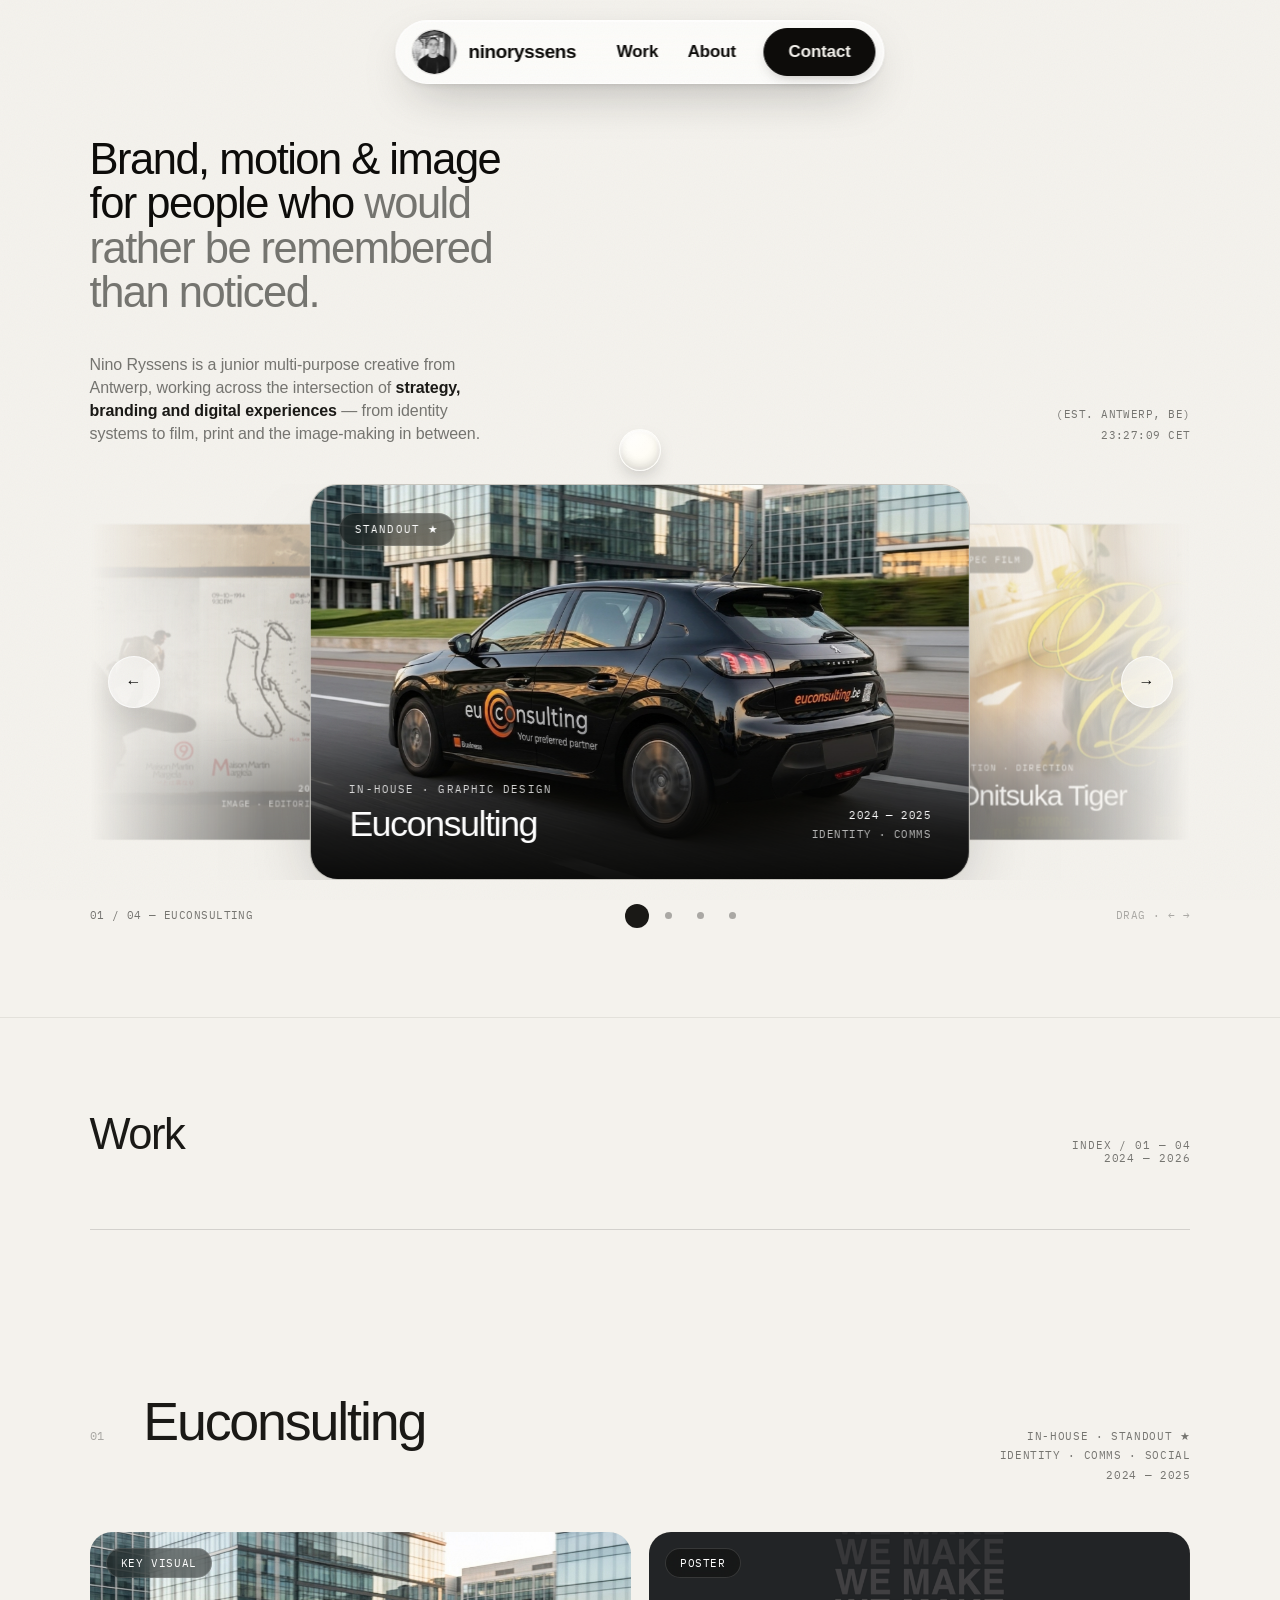
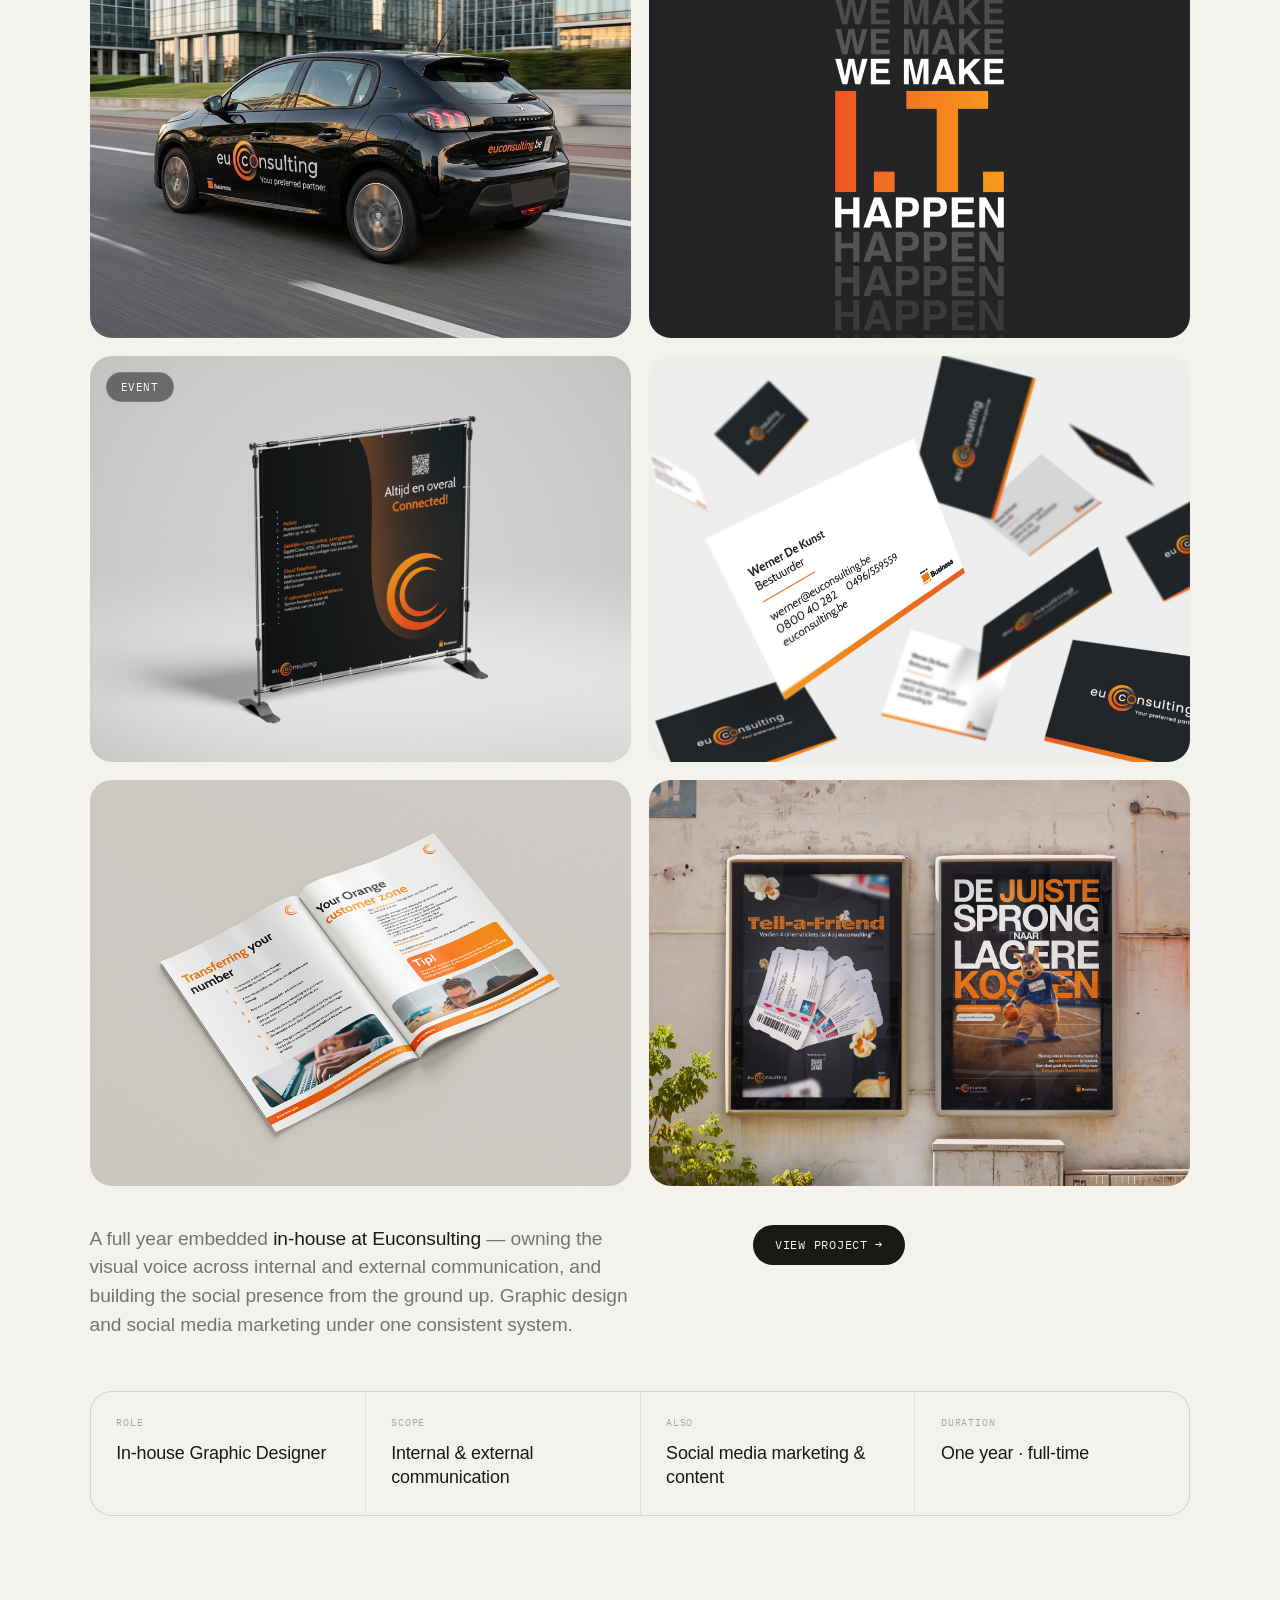
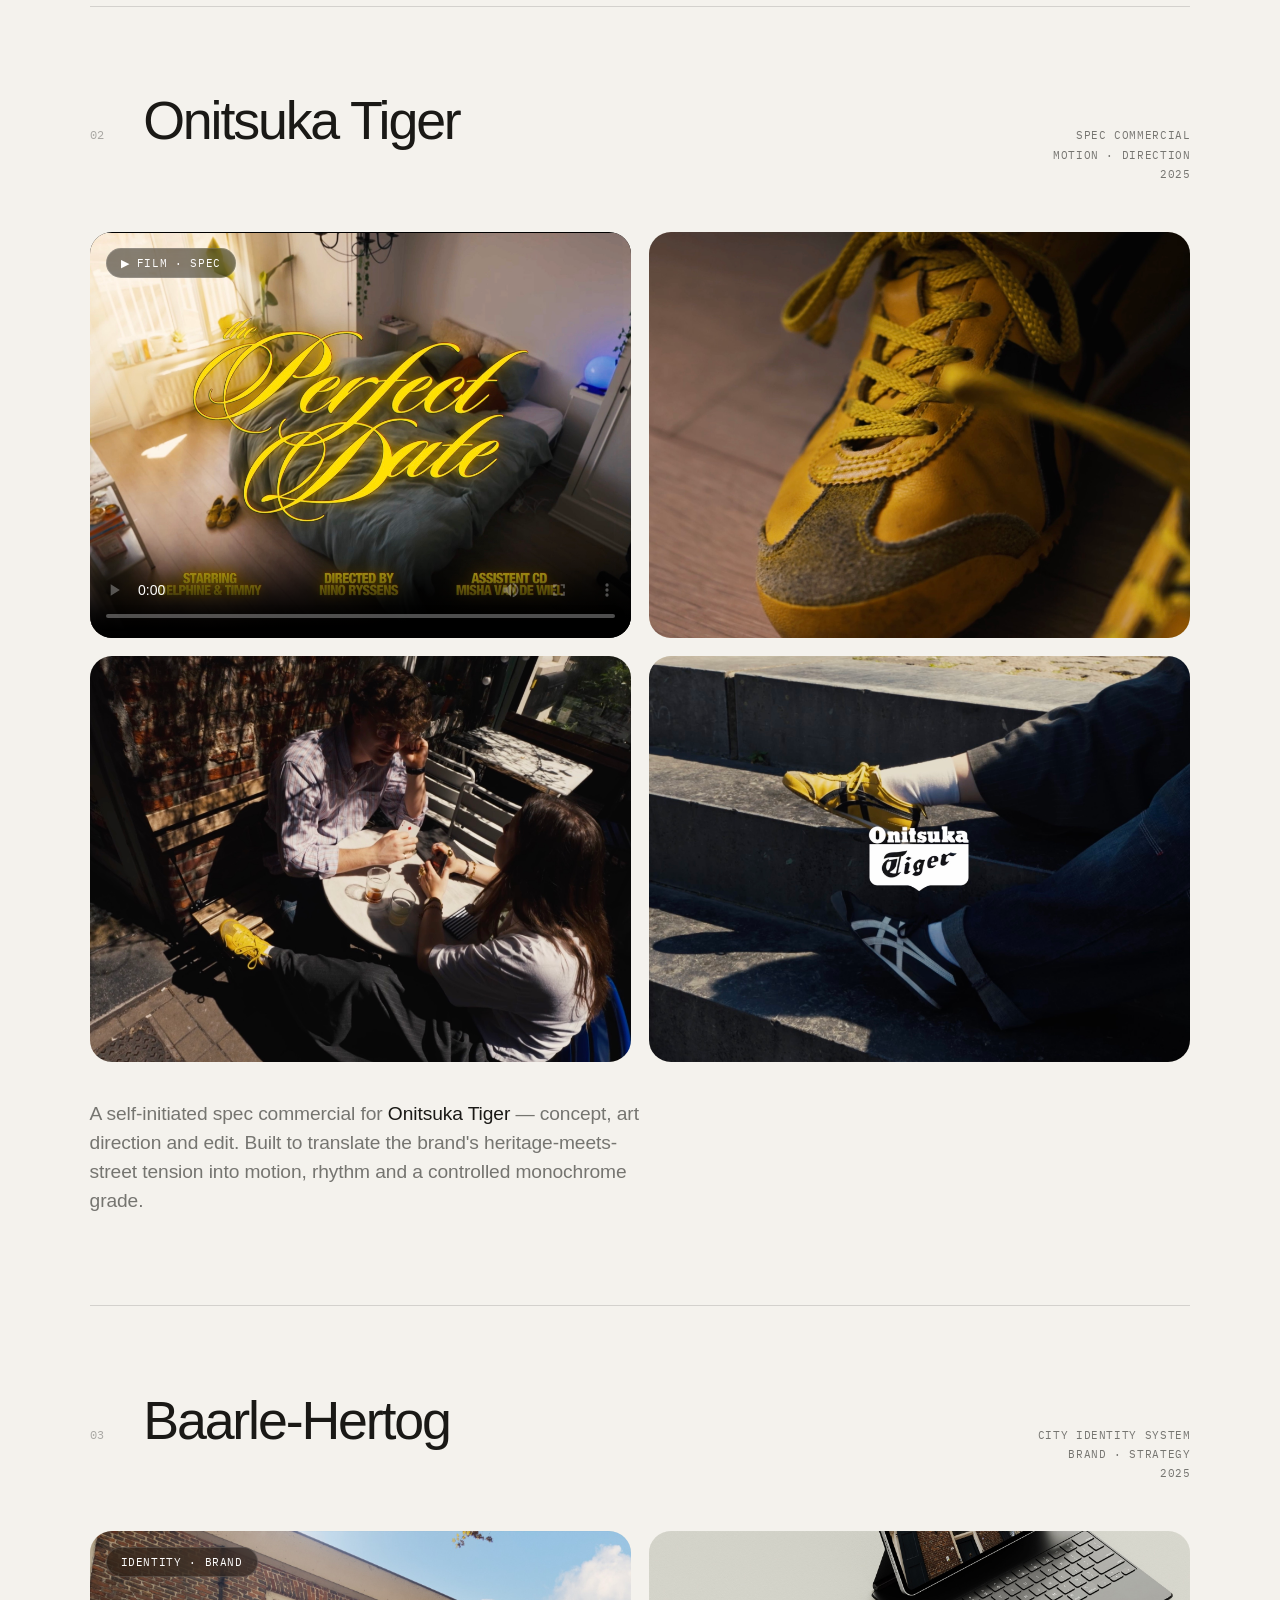
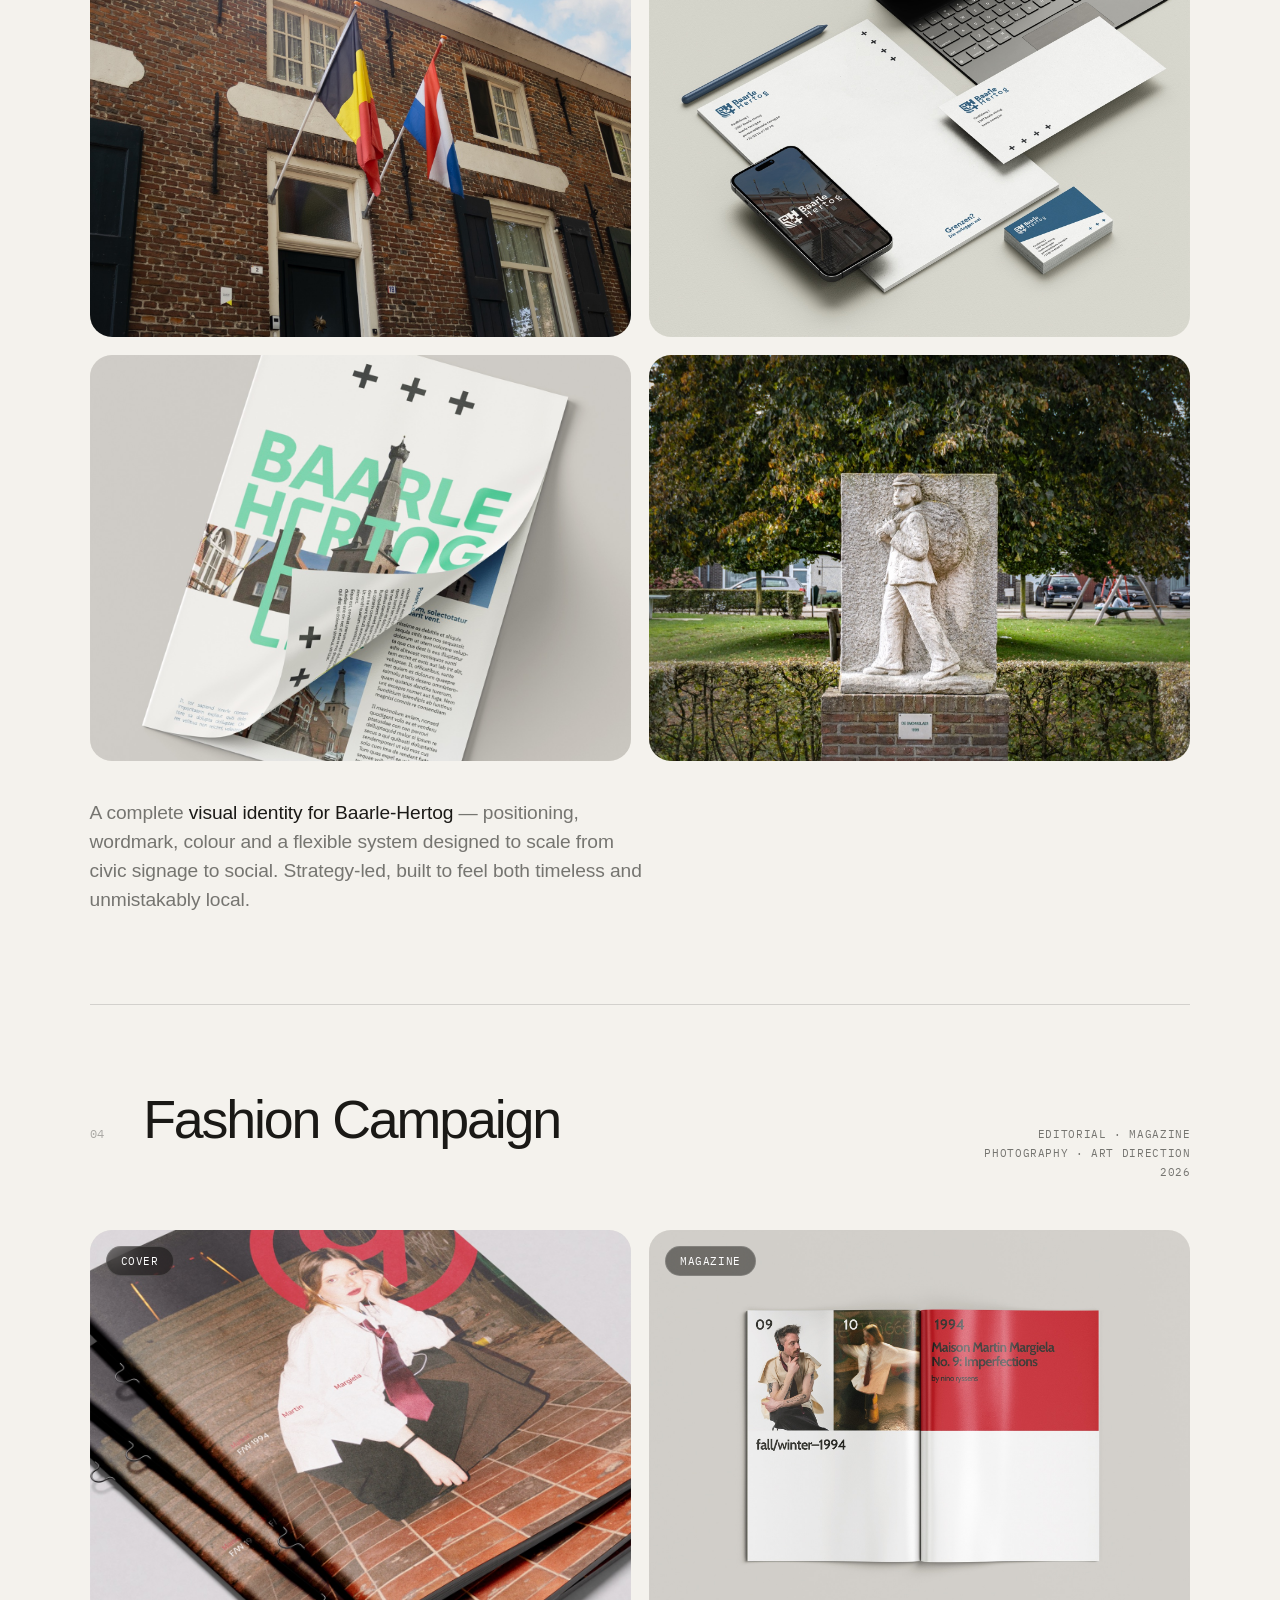
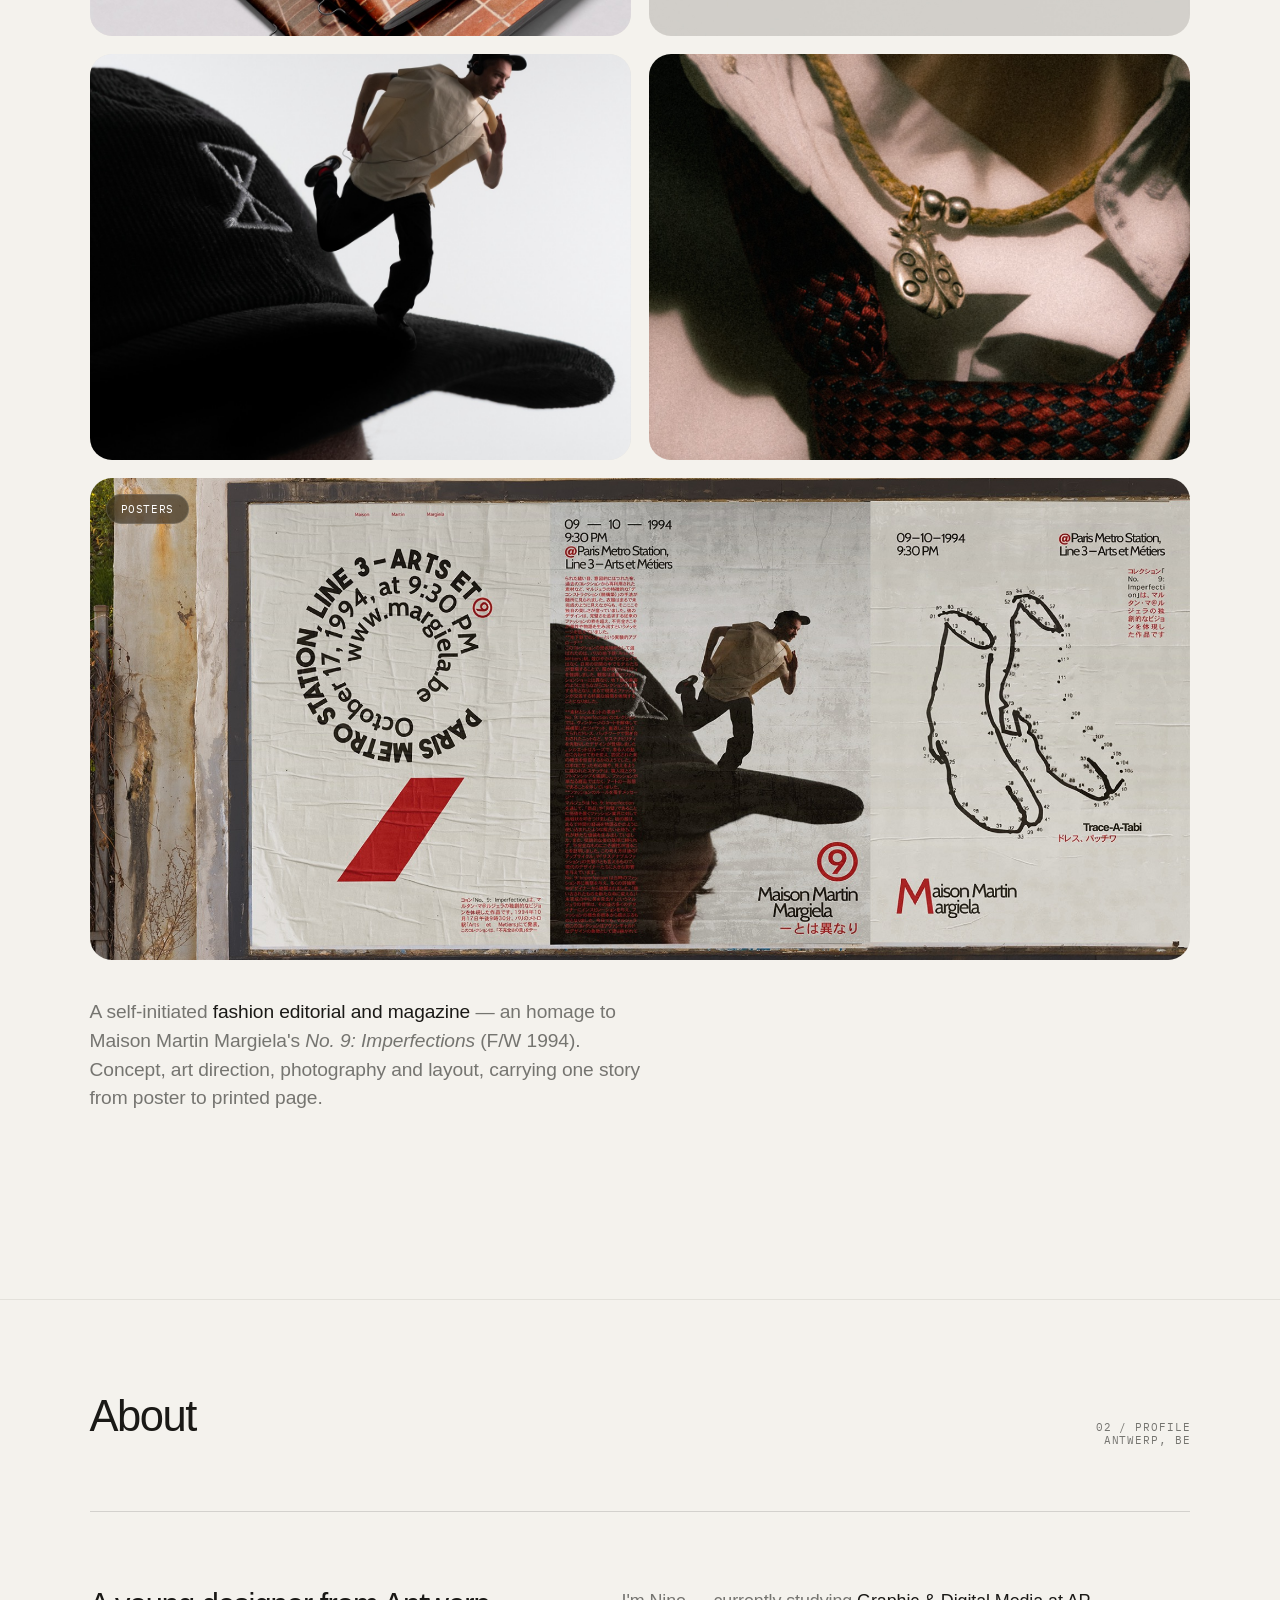
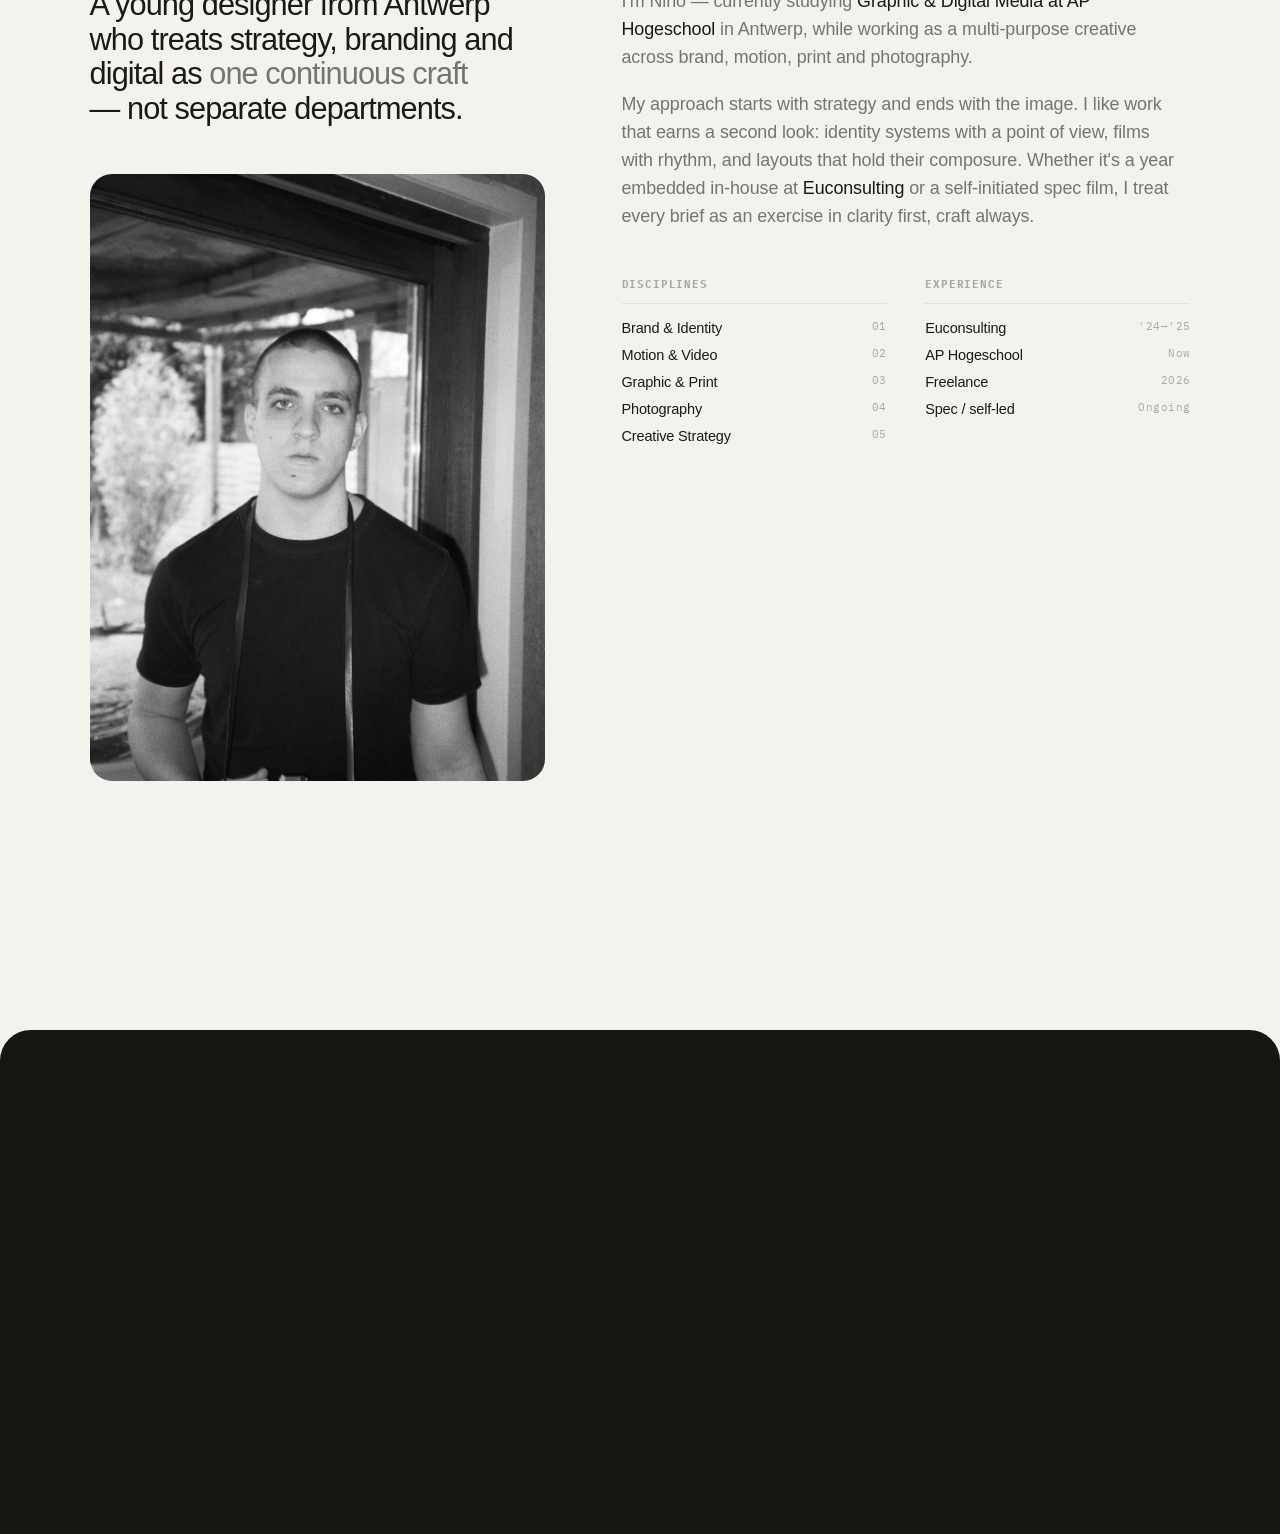
==== commit 26d762a9: "Update portfolio site" ====
--- a/index.html
+++ b/index.html
@@ -8,7 +8,7 @@
 <link rel="preconnect" href="https://fonts.gstatic.com" crossorigin />
 <link href="https://fonts.googleapis.com/css2?family=IBM+Plex+Mono:wght@400;500&display=swap" rel="stylesheet" />
 <!-- Preload the above-the-fold carousel hero so it lands as the LCP element fast -->
-<link rel="preload" as="image" href="media/euconsulting/t6.jpg" fetchpriority="high" />
+<link rel="preload" as="image" href="media/euconsulting/img/car-wrap.jpg" fetchpriority="high" />
 <link rel="stylesheet" href="styles.css" />
 </head>
 <body>
@@ -26,7 +26,6 @@
     <div class="nav-links"><div class="nav-links-inner">
       <a class="lk active" href="#work" data-cursor="Go">Work</a>
       <a class="lk" href="#about" data-cursor="Go">About</a>
-      <a class="lk" href="#recognition" data-cursor="Go">Recognition</a>
     </div></div>
     <div class="nav-trigger">
       <a class="cta" id="navCta" href="#contact" data-cursor="Say hi">
@@ -36,8 +35,7 @@
       <div class="nav-menu" id="navMenu">
         <a href="#work" data-cursor="Go"><span>Work</span><span class="n">01</span></a>
         <a href="#about" data-cursor="Go"><span>About</span><span class="n">02</span></a>
-        <a href="#recognition" data-cursor="Go"><span>Recognition</span><span class="n">03</span></a>
-        <a href="#contact" data-cursor="Go"><span>Contact</span><span class="n">04</span></a>
+        <a href="#contact" data-cursor="Go"><span>Contact</span><span class="n">03</span></a>
       </div>
     </div>
   </nav>
@@ -66,7 +64,7 @@
         <div class="car-viewport">
 
         <a class="car-card hovermedia" href="#euconsulting" data-cursor="View" data-name="Euconsulting">
-          <div class="media"><img class="fill" src="media/euconsulting/t6.jpg" alt="Euconsulting — vehicle livery key visual" fetchpriority="high" decoding="async" /><div class="scan"></div></div>
+          <div class="media"><img class="fill" src="media/euconsulting/img/car-wrap.jpg" alt="Euconsulting — vehicle livery key visual" fetchpriority="high" decoding="async" /><div class="scan"></div></div>
           <span class="feature-tag"><span class="label" style="color:#fff;">Standout ★</span></span>
           <div class="feature-overlay">
             <div>
@@ -161,14 +159,14 @@
         <div class="project-body">
           <div class="collage">
             <div class="col">
-              <a class="media ar-43 hovermedia reveal" data-cursor="View"><span class="badge">Key Visual</span><img class="fill" src="media/euconsulting/t6.jpg" alt="Euconsulting — vehicle livery key visual" loading="lazy" /><div class="scan"></div></a>
-              <a class="media ar-34 hovermedia reveal" data-cursor="View"><span class="badge">Poster</span><img class="fill" src="media/euconsulting/t1.jpg" alt="Euconsulting — We Make I.T. Happen poster" loading="lazy" /><div class="scan"></div></a>
-              <a class="media ar-43 hovermedia reveal" data-cursor="View"><span class="badge">Event</span><img class="fill" src="media/euconsulting/t3.jpg" alt="Euconsulting — event backdrop" loading="lazy" /><div class="scan"></div></a>
-            </div>
-            <div class="col">
-              <a class="media ar-43 hovermedia reveal" data-cursor="View"><img class="fill" src="media/euconsulting/t2.jpg" alt="Euconsulting — business cards / identity" loading="lazy" /><div class="scan"></div></a>
-              <a class="media ar-43 hovermedia reveal" data-cursor="View"><img class="fill" src="media/euconsulting/t4.jpg" alt="Euconsulting — brochure spread" loading="lazy" /><div class="scan"></div></a>
-              <a class="media ar-43 hovermedia reveal" data-cursor="View"><img class="fill" src="media/euconsulting/t5.jpg" alt="Euconsulting — campaign posters" loading="lazy" /><div class="scan"></div></a>
+              <a class="media ar-43 hovermedia reveal" data-cursor="View"><span class="badge">Key Visual</span><img class="fill" src="media/euconsulting/img/car-wrap.jpg" alt="Euconsulting — vehicle livery key visual" loading="lazy" /><div class="scan"></div></a>
+              <a class="media ar-34 hovermedia reveal" data-cursor="View"><span class="badge">Poster</span><img class="fill" src="media/euconsulting/img/poster-kantoor-A1.png" alt="Euconsulting — We Make I.T. Happen poster" loading="lazy" /><div class="scan"></div></a>
+              <a class="media ar-43 hovermedia reveal" data-cursor="View"><span class="badge">Event</span><img class="fill" src="media/euconsulting/img/comm-rollup-square-mockup.png" alt="Euconsulting — event backdrop" loading="lazy" /><div class="scan"></div></a>
+            </div>
+            <div class="col">
+              <a class="media ar-43 hovermedia reveal" data-cursor="View"><img class="fill" src="media/euconsulting/img/cards-mockup.jpg" alt="Euconsulting — business cards / identity" loading="lazy" /><div class="scan"></div></a>
+              <a class="media ar-43 hovermedia reveal" data-cursor="View"><img class="fill" src="media/euconsulting/img/Project-THUMB4-euconsulting.png" alt="Euconsulting — brochure spread" loading="lazy" /><div class="scan"></div></a>
+              <a class="media ar-43 hovermedia reveal" data-cursor="View"><img class="fill" src="media/euconsulting/img/posters-billboard.jpg" alt="Euconsulting — campaign posters" loading="lazy" /><div class="scan"></div></a>
             </div>
           </div>
         </div>
@@ -317,64 +315,55 @@
     </div>
   </section>
 
-  <!-- ============================ RECOGNITION / TESTIMONIALS ============================ -->
-  <!-- NOTE: placeholder quotes — clearly tagged. Replace with real feedback when available. -->
-  <section class="section" id="recognition" data-screen-label="Recognition">
-    <div class="wrap">
-      <div class="sec-head">
-        <h2 class="ttl reveal">Recognition &amp; Words</h2>
-        <div class="meta reveal d1">03 / Selected feedback<br />Collaborators &amp; teammates</div>
-      </div>
-
-      <div class="quotes reveal">
-        <figure class="quote">
-          <span class="qmark">“</span>
-          <blockquote>Nino has the rare ability to take a loose brief and return something that feels considered, calm and completely on-brand — usually a step ahead of where we asked him to go.</blockquote>
-          <figcaption class="attr">
-            <span class="who">Collaborator<small>Marketing Lead · Euconsulting</small></span>
-            <span class="ph-pill">Placeholder</span>
-          </figcaption>
-        </figure>
-        <figure class="quote">
-          <span class="qmark">“</span>
-          <blockquote>Equally comfortable in strategy and in the edit. He thinks like a brand person and finishes like a craftsman — the work just looks right.</blockquote>
-          <figcaption class="attr">
-            <span class="who">Teammate<small>Creative Collaborator</small></span>
-            <span class="ph-pill">Placeholder</span>
-          </figcaption>
-        </figure>
-      </div>
-      <p class="mono reveal d1" style="color:var(--fg-faint); margin-top:18px;">↳ Real quotes from collaborators &amp; clients to be added.</p>
-    </div>
-  </section>
-
   <!-- ============================ CONTACT / FOOTER ============================ -->
 </main>
 
 <footer class="megafoot" id="contact" data-screen-label="Contact">
   <div class="wrap">
     <p class="mega-pre mono reveal">Open to freelance, internships &amp; collaborations — 2026</p>
-    <h2 class="mega-head reveal d1">
-      <span class="l1">Let's create</span>
-      <span class="l2">something worth keeping.</span>
-    </h2>
-
-    <div class="mega-cols">
-      <div class="mcol reveal"><span class="k mono">Email</span><a class="mlink" href="mailto:ryssensnino4@gmail.com" data-cursor="Email">ryssensnino4@gmail.com</a></div>
-      <div class="mcol reveal d1"><span class="k mono">Social</span><a class="iconlink" href="https://www.instagram.com/ninoryssens/" target="_blank" rel="noopener" data-cursor="Follow" aria-label="Instagram — @ninoryssens"><svg viewBox="0 0 24 24" width="20" height="20" fill="none" stroke="currentColor" stroke-width="1.6" stroke-linecap="round" stroke-linejoin="round" aria-hidden="true"><rect x="2.5" y="2.5" width="19" height="19" rx="5.5"></rect><circle cx="12" cy="12" r="4.2"></circle><circle cx="17.4" cy="6.6" r="1.1" fill="currentColor" stroke="none"></circle></svg></a></div>
-      <div class="mcol reveal d2"><span class="k mono">Status</span><span class="mval">Available for work</span></div>
-    </div>
-
-    <div class="mega-divider reveal"></div>
+
+    <div class="foot-grid">
+      <div class="foot-bio reveal">
+        <p>Nino Ryssens is a junior multi-purpose creative based in Antwerp — working across brand, motion &amp; the image-making in&nbsp;between.</p>
+      </div>
+
+      <nav class="foot-col reveal d1" aria-label="Explore">
+        <span class="k mono">Explore</span>
+        <a href="#work" data-cursor="Go">Work</a>
+        <a href="#about" data-cursor="Go">About</a>
+        <a href="#contact" data-cursor="Go">Contact</a>
+      </nav>
+
+      <div class="foot-col reveal d2">
+        <span class="k mono">Follow</span>
+        <a class="foot-chip" href="https://www.instagram.com/ninoryssens/" target="_blank" rel="noopener" data-cursor="Follow">
+          <svg viewBox="0 0 24 24" width="16" height="16" fill="none" stroke="currentColor" stroke-width="1.6" stroke-linecap="round" stroke-linejoin="round" aria-hidden="true"><rect x="2.5" y="2.5" width="19" height="19" rx="5.5"></rect><circle cx="12" cy="12" r="4.2"></circle><circle cx="17.4" cy="6.6" r="1.1" fill="currentColor" stroke="none"></circle></svg>
+          <span>Instagram</span>
+        </a>
+        <a class="foot-chip" href="https://www.youtube.com/@ninoryssens" target="_blank" rel="noopener" data-cursor="Watch">
+          <svg viewBox="0 0 24 24" width="16" height="16" fill="none" stroke="currentColor" stroke-width="1.6" stroke-linecap="round" stroke-linejoin="round" aria-hidden="true"><rect x="2" y="5" width="20" height="14" rx="4.5"></rect><path d="M10 8.8l5.2 3.2L10 15.2z" fill="currentColor" stroke="none"></path></svg>
+          <span>YouTube</span>
+        </a>
+        <a class="foot-chip" href="https://www.flickr.com/people/ninoryssens/" target="_blank" rel="noopener" data-cursor="View">
+          <svg viewBox="0 0 24 24" width="16" height="16" aria-hidden="true"><circle cx="8.2" cy="12" r="3.4" fill="currentColor"></circle><circle cx="15.8" cy="12" r="3.4" fill="currentColor"></circle></svg>
+          <span>Flickr</span>
+        </a>
+      </div>
+
+      <div class="foot-ctas reveal d2">
+        <a class="foot-cta primary" href="mailto:ryssensnino4@gmail.com" data-cursor="Email">
+          <span class="cta-row"><span class="cta-label">Email me</span><span class="cta-arrow" aria-hidden="true">↗</span></span>
+          <span class="cta-sub">Let's work together</span>
+        </a>
+      </div>
+    </div>
 
     <div class="mega-meta">
-      <span class="mono">Based in Antwerp, Belgium <span data-clock>—</span></span>
-      <span class="mono">Multi-Purpose Creative</span>
       <span class="mono copy">© <span data-year>2026</span> Nino Ryssens</span>
+      <span class="mono dot">Available for work</span>
+      <span class="mono loc">Antwerp, BE <span data-clock>—</span></span>
       <a class="mono totop" href="#top" data-cursor="Top">Back to top ↑</a>
     </div>
-
-    <div class="mega-mark" aria-hidden="true">RYSSENS</div>
   </div>
 </footer>
 
--- a/styles.css
+++ b/styles.css
@@ -228,7 +228,12 @@
   .brand .handle { font-size: 19px; }
   .nav { gap: clamp(14px,2vw,28px); }
   .nav-links { display: flex; }
-  .cta { width: auto; height: 48px; padding: 0 24px; border-radius: 100px; font-size: 17px; }
+  .cta {
+    width: auto; height: 48px; padding: 0 24px; border-radius: 100px; font-size: 17px;
+    background: var(--fg-strong); color: var(--bg); border-color: var(--fg-strong);
+    box-shadow: 0 6px 16px -8px rgba(26,25,22,0.4);
+  }
+  .cta:hover { background: var(--bg); color: var(--fg-strong); border-color: var(--line); }
   .cta-label { display: block; }
   .cta-dots { display: none; }
   .nav-menu { display: none !important; }   /* never a dropdown on desktop */
@@ -498,8 +503,8 @@
 }
 .project-foot p { font-size: clamp(15px,1.5vw,20px); line-height: 1.5; color: var(--fg-dim); max-width: 52ch; letter-spacing: -0.005em; }
 .project-foot p strong { color: var(--fg); font-weight: 500; }
-.viewlink { display: inline-flex; align-items: center; gap: 10px; padding: 12px 0; font-family: var(--font-mono); font-size: 12px; letter-spacing: 0.06em; text-transform: uppercase; color: var(--fg); border-bottom: 1px solid var(--line); transition: gap .3s var(--ease), border-color .3s var(--ease); }
-.viewlink:hover { gap: 18px; border-color: var(--fg); }
+.viewlink { display: inline-flex; align-items: center; gap: 10px; padding: 13px 22px; font-family: var(--font-mono); font-size: 12px; letter-spacing: 0.06em; text-transform: uppercase; color: var(--bg); background: var(--fg); border-radius: 100px; transition: gap .3s var(--ease), background .2s var(--ease), color .2s var(--ease); }
+.viewlink:hover { gap: 16px; background: var(--fg-dim); }
 @media (max-width: 760px) {
   .project-head { grid-template-columns: 1fr; gap: 14px; }
   .project-head .ptags { text-align: left; align-items: flex-start; flex-direction: row; flex-wrap: wrap; gap: 14px; }
@@ -526,19 +531,6 @@
 .portrait { margin-top: clamp(28px,4vw,48px); }
 
 /* ============================================================
-   TESTIMONIALS
-   ============================================================ */
-.quotes { display: grid; grid-template-columns: 1fr 1fr; gap: 1px; background: var(--line-soft); border: 1px solid var(--line-soft); border-radius: var(--radius); overflow: hidden; }
-.quote { background: var(--bg); padding: clamp(28px,4vw,56px); display: flex; flex-direction: column; justify-content: space-between; gap: clamp(28px,4vw,52px); min-height: 300px; position: relative; }
-.quote .qmark { font-size: 64px; line-height: 0.6; color: var(--fg-faint); font-family: var(--font-sans); }
-.quote blockquote { font-size: clamp(18px,1.9vw,27px); font-weight: 500; letter-spacing: -0.02em; line-height: 1.24; color: var(--fg-strong); text-wrap: pretty; }
-.quote .attr { display: flex; justify-content: space-between; align-items: flex-end; gap: 16px; }
-.quote .attr .who { font-size: 14px; color: var(--fg); }
-.quote .attr .who small { display: block; font-family: var(--font-mono); font-size: 10.5px; letter-spacing: 0.05em; text-transform: uppercase; color: var(--fg-faint); margin-top: 5px; }
-.ph-pill { font-family: var(--font-mono); font-size: 9.5px; letter-spacing: 0.1em; text-transform: uppercase; color: var(--fg-faint); border: 1px solid var(--line-soft); border-radius: 100px; padding: 4px 9px; }
-@media (max-width: 760px) { .quotes { grid-template-columns: 1fr; } .quote { min-height: 0; gap: 24px; } }
-
-/* ============================================================
    CONTACT / FOOTER
    ============================================================ */
 /* ---- mega footer: dark inverted closing block ---- */
@@ -550,48 +542,73 @@
   color: rgba(255,255,255,0.9);
   border-radius: clamp(20px,2.4vw,34px) clamp(20px,2.4vw,34px) 0 0;
   isolation: isolate;
+  padding-bottom: clamp(24px,3vw,40px);
 }
 .megafoot .wrap { position: relative; z-index: 2; }
-.mega-pre { font-size: 11px; letter-spacing: 0.1em; text-transform: uppercase; color: rgba(255,255,255,0.42); margin-bottom: clamp(28px,3.5vw,52px); }
-.mega-head {
-  font-size: clamp(34px,5.4vw,84px); line-height: 0.96; letter-spacing: -0.045em;
-  font-weight: 500; margin-bottom: clamp(44px,6vw,88px); max-width: 15ch; text-wrap: balance;
-}
-.mega-head .l1 { display: block; color: #fff; }
-.mega-head .l2 { display: block; color: rgba(255,255,255,0.34); }
-
-.mega-cols { display: grid; grid-template-columns: repeat(3, minmax(0,1fr)); gap: clamp(28px,4vw,64px); }
-.mega-cols .mcol { display: flex; flex-direction: column; gap: 12px; align-items: flex-start; }
-.mega-cols .k { font-size: 10px; letter-spacing: 0.1em; text-transform: uppercase; color: rgba(255,255,255,0.42); }
-.mega-cols .mlink, .mega-cols .mval { font-size: clamp(16px,1.5vw,21px); letter-spacing: -0.01em; color: rgba(255,255,255,0.92); }
-.mega-cols .mlink { padding-bottom: 4px; border-bottom: 1px solid rgba(255,255,255,0.22); transition: border-color .3s var(--ease), color .3s var(--ease); }
-.mega-cols .mlink:hover { border-color: #fff; color: #fff; }
-.mega-cols .iconlink {
-  width: 46px; height: 46px; border-radius: 50%; display: inline-flex; align-items: center; justify-content: center;
-  color: rgba(255,255,255,0.92); border: 1px solid rgba(255,255,255,0.22);
-  transition: background-color .3s var(--ease), color .3s var(--ease), border-color .3s var(--ease);
-}
-.mega-cols .iconlink:hover { background: #fff; color: #161510; border-color: #fff; }
-
-.mega-divider { height: 1px; background: rgba(255,255,255,0.14); margin: clamp(40px,6vw,88px) 0 clamp(20px,2.4vw,32px); transform-origin: left; }
-
-.mega-meta { display: flex; flex-wrap: wrap; gap: 12px 30px; align-items: center; }
+.mega-pre { font-size: 11px; letter-spacing: 0.1em; text-transform: uppercase; color: rgba(255,255,255,0.42); margin-bottom: clamp(32px,4.5vw,68px); }
+
+/* top row — bio · explore · follow · CTAs */
+.foot-grid {
+  display: grid;
+  grid-template-columns: 1.5fr 0.8fr 0.9fr 1.1fr;
+  gap: clamp(28px,4vw,64px);
+  align-items: start;
+  padding-bottom: clamp(40px,6vw,84px);
+  border-bottom: 1px solid rgba(255,255,255,0.14);
+}
+.foot-bio p { font-size: clamp(17px,1.6vw,22px); line-height: 1.4; letter-spacing: -0.015em; color: #fff; max-width: 26ch; text-wrap: balance; }
+
+.foot-col { display: flex; flex-direction: column; align-items: flex-start; gap: 12px; }
+.foot-col .k { font-size: 10px; letter-spacing: 0.1em; text-transform: uppercase; color: rgba(255,255,255,0.42); margin-bottom: 2px; }
+.foot-col a { font-size: clamp(15px,1.2vw,17px); letter-spacing: -0.01em; color: rgba(255,255,255,0.6); transition: color .25s var(--ease); }
+.foot-col a:hover { color: #fff; }
+
+.foot-col .foot-chip {
+  display: inline-flex; align-items: center; gap: 9px;
+  padding: 8px 14px 8px 12px; border-radius: 100px;
+  border: 1px solid rgba(255,255,255,0.2); color: rgba(255,255,255,0.92);
+  font-family: var(--font-mono); font-size: 12px; letter-spacing: 0.01em;
+  transition: background-color .25s var(--ease), color .25s var(--ease), border-color .25s var(--ease);
+}
+.foot-col .foot-chip svg { flex: 0 0 auto; }
+.foot-col .foot-chip:hover { background: #fff; color: #161510; border-color: #fff; }
+
+/* prominent CTA blocks */
+.foot-ctas { display: flex; flex-direction: column; gap: 14px; }
+.foot-cta { display: flex; flex-direction: column; gap: 6px; padding-top: 14px; border-top: 1px solid rgba(255,255,255,0.16); transition: border-color .3s var(--ease); }
+.foot-cta:hover { border-color: rgba(255,255,255,0.5); }
+.foot-cta .cta-row { display: flex; align-items: center; gap: 12px; }
+.foot-cta .cta-label { display: block; font-size: clamp(20px,2vw,28px); font-weight: 500; letter-spacing: -0.025em; color: rgba(255,255,255,0.5); transition: color .25s var(--ease); }
+.foot-cta.primary .cta-label { color: #fff; }
+.foot-cta:hover .cta-label { color: #fff; }
+.foot-cta .cta-arrow {
+  margin-left: auto; width: 30px; height: 30px; flex: 0 0 auto; border-radius: 50%;
+  display: inline-flex; align-items: center; justify-content: center; font-size: 14px;
+  border: 1px solid rgba(255,255,255,0.28); color: rgba(255,255,255,0.92);
+  transition: transform .35s var(--spring), background-color .25s var(--ease), color .25s var(--ease), border-color .25s var(--ease);
+}
+.foot-cta.primary .cta-arrow { background: #fff; color: #161510; border-color: #fff; }
+.foot-cta:hover .cta-arrow { transform: translate(2px,-2px) rotate(0deg); background: #fff; color: #161510; border-color: #fff; }
+.foot-cta .cta-sub { font-family: var(--font-mono); font-size: 11px; letter-spacing: 0.04em; color: rgba(255,255,255,0.42); }
+
+.mega-meta { display: flex; flex-wrap: wrap; gap: 12px 30px; align-items: center; padding-top: clamp(20px,2.4vw,30px); }
 .mega-meta .mono { color: rgba(255,255,255,0.42); }
-.mega-meta .totop { margin-left: auto; color: rgba(255,255,255,0.62); display: inline-flex; align-items: center; gap: 8px; padding: 10px 0; transition: color .3s var(--ease); }
+.mega-meta .dot { display: inline-flex; align-items: center; gap: 8px; }
+.mega-meta .dot::before { content: ""; width: 6px; height: 6px; border-radius: 50%; background: #fff; box-shadow: 0 0 0 0 rgba(255,255,255,0.5); animation: pulse 2.6s var(--ease) infinite; }
+@keyframes pulse { 0% { box-shadow: 0 0 0 0 rgba(255,255,255,0.45); } 70%,100% { box-shadow: 0 0 0 6px rgba(255,255,255,0); } }
+.mega-meta .loc { margin-left: auto; }
+.mega-meta .totop { color: rgba(255,255,255,0.62); display: inline-flex; align-items: center; gap: 8px; padding: 10px 0; transition: color .3s var(--ease); }
 .mega-meta .totop:hover { color: #fff; }
 
-.mega-mark {
-  position: relative; z-index: 1; user-select: none; pointer-events: none;
-  margin: clamp(6px,1vw,20px) 0 -0.2em; text-align: center; white-space: nowrap;
-  font-weight: 600; letter-spacing: -0.05em; line-height: 0.72;
-  font-size: clamp(72px,18vw,300px);
-  color: rgba(255,255,255,0.07);
-}
-
-@media (max-width: 760px) {
-  .mega-cols { grid-template-columns: 1fr; gap: 22px; }
-  .mega-meta .totop { margin-left: 0; }
-  .mega-mark { font-size: 27vw; margin-bottom: -0.16em; }
+@media (max-width: 860px) {
+  .foot-grid { grid-template-columns: 1fr 1fr; row-gap: 36px; }
+  .foot-bio { grid-column: 1 / -1; }
+  .foot-ctas { grid-column: 1 / -1; }
+}
+@media (max-width: 560px) {
+  .foot-grid { grid-template-columns: 1fr; gap: 28px; }
+  .mega-meta .loc { margin-left: 0; }
+  .mega-meta .totop { margin-left: auto; }
 }
 
 /* ============================================================
@@ -613,7 +630,7 @@
 /* ============================================================
    ANCHOR OFFSET  — keep section headings clear of the fixed pill
    ============================================================ */
-:where(#work, #about, #recognition, #contact, .project) { scroll-margin-top: clamp(84px, 12vw, 110px); }
+:where(#work, #about, #contact, .project) { scroll-margin-top: clamp(84px, 12vw, 110px); }
 
 /* ============================================================
    ACCESSIBILITY  — visible keyboard focus on every interactive element
@@ -774,4 +791,4 @@
 
 /* Below-the-fold sections skip layout/paint work until near the viewport.
    intrinsic-size reserves height so the scrollbar + anchors stay stable. */
-#recognition, .megafoot { content-visibility: auto; contain-intrinsic-size: auto 600px; }
+.megafoot { content-visibility: auto; contain-intrinsic-size: auto 600px; }
